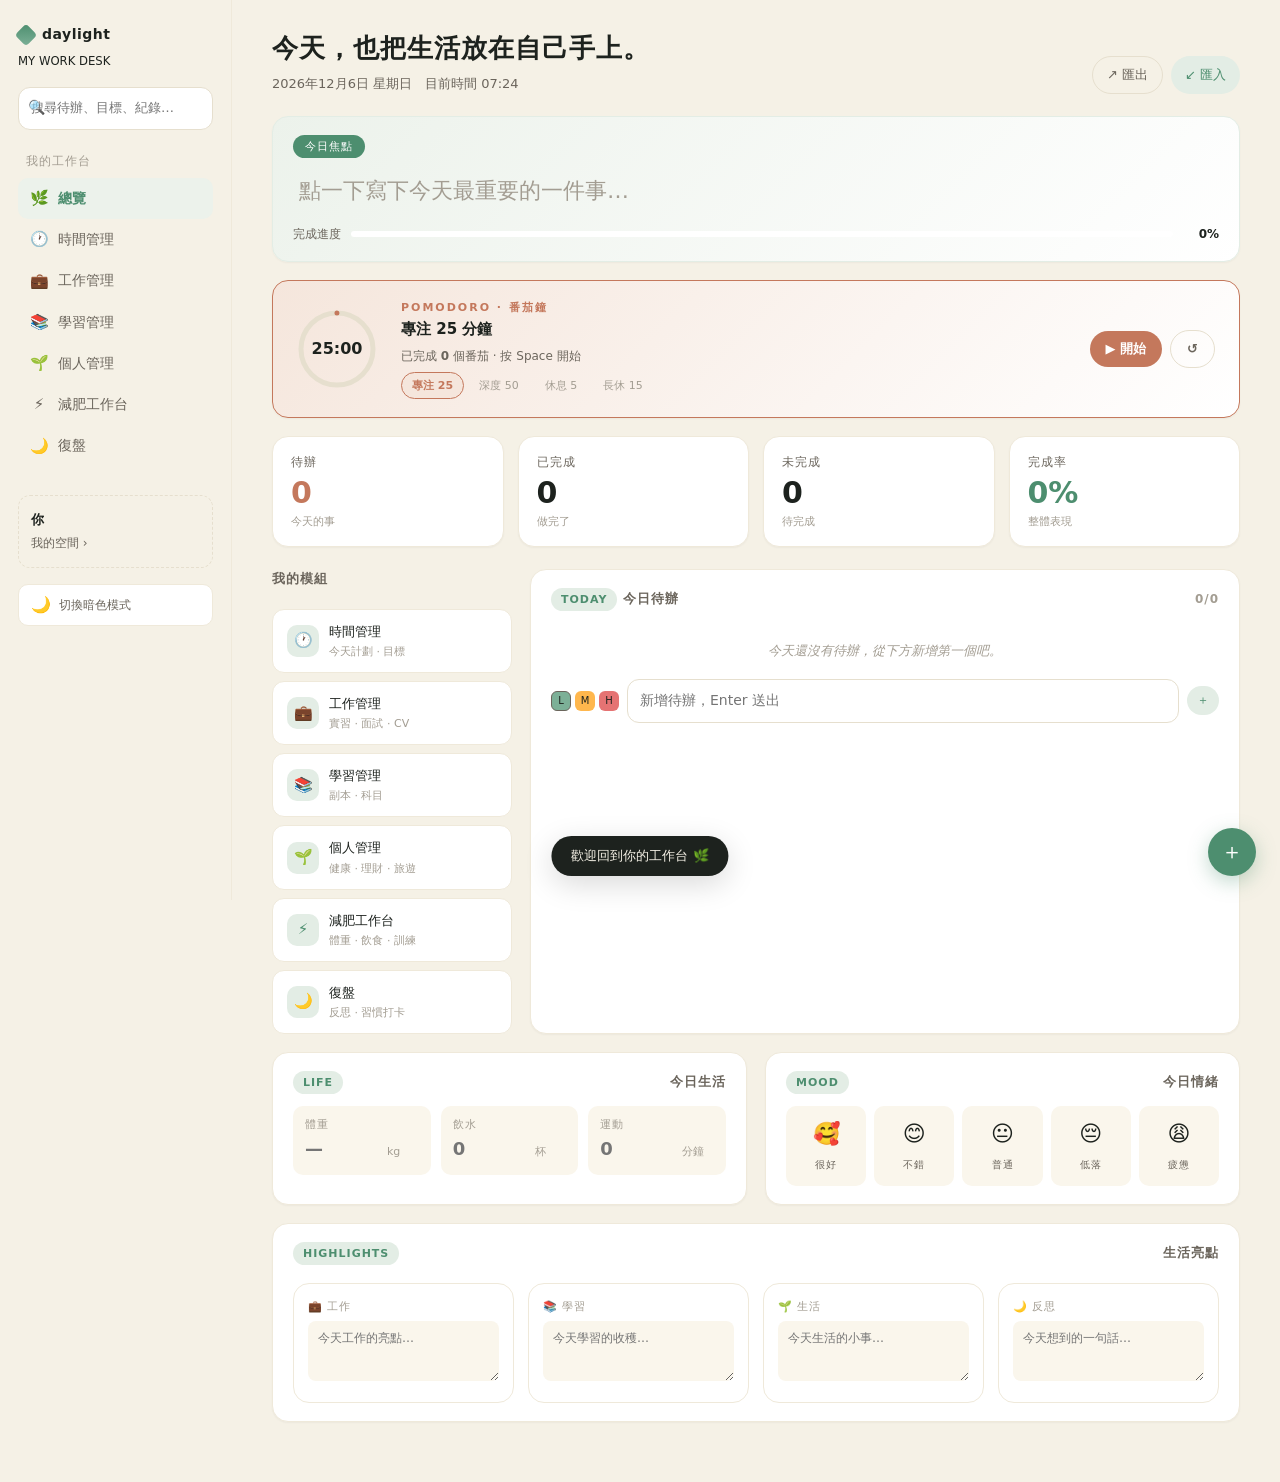
==== daylight-desk.html @ 80c19960 "Add files via upload" ====
<!DOCTYPE html>
<html lang="zh-Hant">
<head>
<meta charset="UTF-8" />
<meta name="viewport" content="width=device-width, initial-scale=1" />
<title>daylight · 我的工作台</title>
<style>
  /* ========== 設計系統 ========== */
  :root{
    --bg: #f5f1e6;
    --bg-soft: #ede7d6;
    --surface: #ffffff;
    --surface-2: #faf6ec;
    --surface-mint: #ecf2eb;
    --line: #e6dfce;
    --line-soft: #efe9da;
    --ink-1: #1d221e;
    --ink-2: #6b655c;
    --ink-3: #a39d92;
    --accent: #4d8e6f;
    --accent-2: #7cb097;
    --accent-bg: #e3ede5;
    --warm: #c4785c;
    --warm-bg: #f5e6dc;
    --shadow-sm: 0 1px 2px rgba(20,18,8,.04);
    --shadow-md: 0 4px 18px rgba(20,18,8,.06);
    --r-sm: 8px; --r-md: 12px; --r-lg: 16px; --r-xl: 22px;
  }
  /* ========== 暗色模式 ========== */
  body.dark{
    --bg: #1a1d18;
    --bg-soft: #22251f;
    --surface: #2a2d27;
    --surface-2: #323530;
    --surface-mint: #2a3a30;
    --line: #3d4039;
    --line-soft: #353831;
    --ink-1: #e8e3d6;
    --ink-2: #a8a298;
    --ink-3: #7a766c;
    --accent: #6ba884;
    --accent-2: #8ec5a8;
    --accent-bg: #2a3a30;
    --warm: #d4926f;
    --warm-bg: #3a2a24;
    --shadow-sm: 0 1px 2px rgba(0,0,0,.2);
    --shadow-md: 0 4px 18px rgba(0,0,0,.25);
  }
  *{box-sizing:border-box}
  html,body{margin:0;padding:0;height:100%}
  body{
    font-family: -apple-system, BlinkMacSystemFont, "Segoe UI", "PingFang TC", "Microsoft JhengHei", "Noto Sans TC", "Source Han Sans TC", system-ui, sans-serif;
    background: var(--bg);
    color: var(--ink-1);
    font-size: 14px;
    line-height: 1.55;
    -webkit-font-smoothing: antialiased;
    transition: background .3s, color .3s;
  }
  button{font:inherit;color:inherit;cursor:pointer;border:none;background:none;padding:0}
  input,textarea,select{font:inherit;color:inherit}
  textarea{resize:vertical}
  a{color:inherit;text-decoration:none}
  ul{list-style:none;margin:0;padding:0}

  /* ========== 版面 ========== */
  .app{display:flex;min-height:100vh}
  .sidebar{
    width: 232px;
    flex-shrink:0;
    padding: 24px 18px;
    border-right: 1px solid var(--line-soft);
    background: var(--bg);
    position: sticky;
    top: 0;
    height: 100vh;
    overflow-y: auto;
    transition: background .3s, border-color .3s;
  }
  .brand{
    display:flex;align-items:center;gap:8px;
    font-weight:600;letter-spacing:.5px;
    margin-bottom: 4px;
  }
  .brand .spark{
    width:16px;height:16px;border-radius:4px;
    background: linear-gradient(135deg, var(--accent), var(--accent-2));
    transform: rotate(45deg);
  }
  .brand small{display:block;color:var(--ink-3);font-weight:400;font-size:11px;letter-spacing:2px;margin-left:24px;margin-top:2px}
  .nav-title{font-size:12px;color:var(--ink-3);margin:22px 8px 8px;letter-spacing:1px}
  .nav-item{
    display:flex;align-items:center;gap:10px;
    padding:9px 12px;border-radius:10px;
    color: var(--ink-2);
    cursor:pointer;
    transition: all .15s;
    position:relative;
  }
  .nav-item:hover{background:var(--surface-2);color:var(--ink-1)}
  .nav-item.active{background:var(--surface-mint);color:var(--accent);font-weight:600}
  .nav-item .nav-ico{font-size:15px;width:18px;text-align:center}
  .nav-item .nav-key{
    position:absolute;right:10px;
    font-size:10px;color:var(--ink-3);
    background:var(--surface);border:1px solid var(--line);
    border-radius:4px;padding:1px 5px;
    opacity:0;transition:opacity .15s;
  }
  .nav-item:hover .nav-key{opacity:.7}
  .space-card{
    margin-top: 28px;
    padding: 14px 12px;
    border: 1px dashed var(--line);
    border-radius: var(--r-md);
    color: var(--ink-2);
    font-size: 12px;
    cursor:pointer;
    transition: all .15s;
  }
  .space-card:hover{background:var(--surface-2)}
  .space-card .who{font-weight:600;color:var(--ink-1);font-size:13px;margin-bottom:4px}

  .theme-toggle{
    margin-top: 16px;
    display:flex;align-items:center;gap:8px;
    padding:8px 12px;border-radius:10px;
    background:var(--surface);border:1px solid var(--line-soft);
    cursor:pointer;font-size:12px;color:var(--ink-2);
    transition: all .15s;
    width:100%;
  }
  .theme-toggle:hover{background:var(--surface-mint);color:var(--accent)}
  .theme-toggle .t-ico{font-size:16px}

  .search-box{
    margin: 16px 0 4px;
    position:relative;
  }
  .search-box input{
    width:100%;
    padding:8px 12px 8px 32px;
    border:1px solid var(--line);
    border-radius:10px;
    background:var(--surface);
    font-size:13px;
    transition: all .15s;
  }
  .search-box input:focus{
    outline:none;border-color:var(--accent-2);
    box-shadow:0 0 0 3px var(--accent-bg);
  }
  .search-box .s-ico{
    position:absolute;left:10px;top:50%;transform:translateY(-50%);
    font-size:14px;color:var(--ink-3);pointer-events:none;
  }
  .search-results{
    position:fixed;top:60px;left:232px;right:0;
    max-width:480px;margin:0 auto;
    background:var(--surface);border:1px solid var(--line);
    border-radius:var(--r-lg);box-shadow:var(--shadow-md);
    z-index:80;max-height:400px;overflow-y:auto;
    display:none;
  }
  .search-results.show{display:block;animation:fade .2s ease}
  .sr-item{
    padding:10px 16px;cursor:pointer;
    border-bottom:1px solid var(--line-soft);
    transition:background .1s;
  }
  .sr-item:hover{background:var(--surface-mint)}
  .sr-item .sr-tag{font-size:10px;color:var(--accent);background:var(--accent-bg);padding:2px 8px;border-radius:99px;margin-right:8px}
  .sr-item .sr-text{font-size:13px;color:var(--ink-1)}

  .main{
    flex:1;min-width:0;
    padding: 28px 40px 60px;
    overflow-x:hidden;
  }
  .section{display:none}
  .section.active{display:block;animation:fade .25s ease}
  @keyframes fade{from{opacity:0;transform:translateY(4px)}to{opacity:1;transform:none}}

  /* ========== 共用元件 ========== */
  .page-header{display:flex;align-items:flex-end;justify-content:space-between;margin-bottom:22px;flex-wrap:wrap;gap:16px}
  .page-header h1{font-size:26px;font-weight:600;margin:0 0 6px;letter-spacing:1px}
  .page-header .sub{color:var(--ink-2);font-size:13px}
  .page-header .quick{display:flex;gap:8px}
  .btn{
    display:inline-flex;align-items:center;gap:6px;
    padding: 8px 14px;
    border-radius: 999px;
    background: var(--accent-bg);
    color: var(--accent);
    font-weight:500;
    transition: all .15s;
    font-size:13px;
  }
  .btn:hover{background:var(--accent);color:#fff}
  .btn-ghost{background:transparent;color:var(--ink-2);border:1px solid var(--line)}
  .btn-ghost:hover{background:var(--surface-2);color:var(--ink-1)}
  .btn-mini{padding:5px 10px;font-size:12px}

  .card{
    background: var(--surface);
    border-radius: var(--r-lg);
    padding: 18px 20px;
    box-shadow: var(--shadow-sm);
    border:1px solid var(--line-soft);
    transition: background .3s, border-color .3s, box-shadow .2s;
  }
  .card-title{font-size:13px;color:var(--ink-2);font-weight:600;letter-spacing:1px;margin-bottom:12px;display:flex;align-items:center;justify-content:space-between}
  .card-title .badge{
    display:inline-block;
    background:var(--accent-bg);
    color:var(--accent);
    padding:3px 10px;border-radius:999px;
    font-size:11px;letter-spacing:1px;
  }
  .empty{
    color:var(--ink-3);
    font-size:13px;
    text-align:center;
    padding:18px 0 8px;
    font-style:italic;
  }

  input[type=text], textarea, select{
    width:100%;
    border:1px solid var(--line);
    background: var(--surface);
    border-radius: var(--r-md);
    padding: 10px 12px;
    transition: border-color .15s, box-shadow .15s, background .3s;
  }
  input[type=text]:focus, textarea:focus, select:focus{
    outline:none;
    border-color: var(--accent-2);
    box-shadow: 0 0 0 3px var(--accent-bg);
  }
  .input-inline{
    display:flex;gap:8px;
  }
  .input-inline input{flex:1}

  /* ========== 番茄鐘 ========== */
  .pomo-card{
    background: linear-gradient(135deg, var(--warm-bg), var(--surface));
    border: 1px solid var(--warm);
    margin-bottom:18px;
    display:flex;align-items:center;gap:24px;
    padding:18px 24px;
  }
  .pomo-ring-wrap{
    position:relative;width:80px;height:80px;flex-shrink:0;
  }
  .pomo-ring{width:100%;height:100%;transform:rotate(-90deg)}
  .pomo-ring circle{fill:none;stroke-width:5;stroke-linecap:round}
  .pomo-ring .track{stroke:var(--line)}
  .pomo-ring .progress{stroke:var(--warm);stroke-dasharray:226;stroke-dashoffset:226;transition:stroke-dashoffset .5s linear}
  .pomo-time{
    position:absolute;inset:0;
    display:flex;align-items:center;justify-content:center;
    font-size:16px;font-weight:600;font-variant-numeric:tabular-nums;
    color:var(--ink-1);
  }
  .pomo-info{flex:1}
  .pomo-info .plbl{font-size:11px;color:var(--warm);letter-spacing:2px;font-weight:600}
  .pomo-info .ptitle{font-size:15px;font-weight:600;color:var(--ink-1);margin:2px 0 6px}
  .pomo-info .pmeta{font-size:12px;color:var(--ink-2)}
  .pomo-controls{display:flex;gap:8px;align-items:center}
  .pomo-btn{
    padding:8px 16px;border-radius:999px;
    background:var(--warm);color:#fff;
    font-size:13px;font-weight:600;cursor:pointer;
    transition: all .15s;
    border:none;
  }
  .pomo-btn:hover{transform:translateY(-1px);box-shadow:0 4px 12px rgba(196,120,92,.3)}
  .pomo-btn.secondary{background:transparent;color:var(--ink-2);border:1px solid var(--line)}
  .pomo-btn.secondary:hover{background:var(--surface);color:var(--ink-1);box-shadow:none}
  .pomo-modes{display:flex;gap:4px;margin-top:6px}
  .pomo-mode{
    padding:4px 10px;border-radius:99px;
    font-size:11px;color:var(--ink-3);cursor:pointer;
    border:1px solid transparent;transition:all .15s;
  }
  .pomo-mode:hover{color:var(--ink-1)}
  .pomo-mode.active{background:var(--warm-bg);color:var(--warm);border-color:var(--warm);font-weight:600}

  /* ========== 總覽 ========== */
  .focus-card{
    background: linear-gradient(135deg, var(--surface-mint), var(--surface));
    border: 1px solid var(--accent-bg);
  }
  .focus-pill{
    display:inline-block;
    padding:3px 12px;border-radius:999px;
    background:var(--accent);color:#fff;
    font-size:11px;letter-spacing:1px;margin-bottom:10px;
  }
  .focus-text{
    font-size:22px;font-weight:600;
    color:var(--ink-1);
    margin: 4px 0 14px;
    min-height:32px;
    cursor:text;
    outline:none;
    border-radius:8px;
    padding:2px 6px;
    transition:background .15s;
  }
  .focus-text:hover{background:rgba(255,255,255,.5)}
  body.dark .focus-text:hover{background:rgba(255,255,255,.05)}
  .focus-text:focus{background:var(--surface);box-shadow:0 0 0 3px var(--accent-bg)}
  .focus-text[data-empty="true"]:before{
    content:attr(data-placeholder);
    color:var(--ink-3);font-weight:400;
  }
  .focus-bar{
    display:flex;align-items:center;gap:10px;
    font-size:12px;color:var(--ink-2);
  }
  .focus-bar .bar{flex:1;height:6px;background:var(--surface);border-radius:99px;overflow:hidden}
  .focus-bar .fill{height:100%;background:var(--accent);border-radius:99px;transition:width .3s}
  .focus-bar .pct{font-weight:600;color:var(--ink-1);min-width:36px;text-align:right}

  .stats{display:grid;grid-template-columns:repeat(4,1fr);gap:14px;margin:18px 0 22px}
  .stat{
    background:var(--surface);border-radius:var(--r-lg);
    padding:16px 18px;border:1px solid var(--line-soft);
    box-shadow:var(--shadow-sm);
    transition:transform .15s,box-shadow .15s;
  }
  .stat:hover{transform:translateY(-2px);box-shadow:var(--shadow-md)}
  .stat .lbl{font-size:12px;color:var(--ink-2);letter-spacing:1px}
  .stat .num{font-size:30px;font-weight:600;color:var(--warm);margin-top:4px;line-height:1.1}
  .stat .num.neutral{color:var(--ink-1)}
  .stat .num.green{color:var(--accent)}
  .stat .sub{font-size:11px;color:var(--ink-3);margin-top:4px}

  .grid-2{display:grid;grid-template-columns: 240px 1fr;gap:18px}
  .mod-list{display:flex;flex-direction:column;gap:8px}
  .mod-card{
    display:flex;align-items:center;gap:10px;
    padding:12px 14px;
    background:var(--surface);
    border-radius:var(--r-md);
    border:1px solid var(--line-soft);
    cursor:pointer;
    transition: all .15s;
  }
  .mod-card:hover{transform:translateX(2px);border-color:var(--accent-2)}
  .mod-card .ico{width:32px;height:32px;border-radius:10px;background:var(--accent-bg);color:var(--accent);display:grid;place-items:center;font-size:15px}
  .mod-card .name{font-weight:500;font-size:13px}
  .mod-card .desc{font-size:11px;color:var(--ink-3);margin-top:1px}

  .task-list{display:flex;flex-direction:column;gap:6px}
  .task-item{
    display:flex;align-items:center;gap:10px;
    padding:10px 12px;border-radius:10px;
    background:var(--surface-2);
    transition: all .15s;
    animation:slideIn .2s ease;
  }
  @keyframes slideIn{from{opacity:0;transform:translateX(-8px)}to{opacity:1;transform:none}}
  .task-item:hover{background:var(--surface-mint)}
  .task-item.done .task-text{color:var(--ink-3);text-decoration:line-through}
  .task-item .check{
    width:18px;height:18px;border-radius:6px;
    border:1.5px solid var(--ink-3);background:var(--surface);
    cursor:pointer;display:grid;place-items:center;
    flex-shrink:0;font-size:11px;
    transition: all .15s;
  }
  .task-item.done .check{background:var(--accent);border-color:var(--accent);color:#fff}
  .task-item .prio-dot{
    width:8px;height:8px;border-radius:99px;flex-shrink:0;
  }
  .task-item .prio-dot.high{background:#e57373}
  .task-item .prio-dot.mid{background:#ffb74d}
  .task-item .prio-dot.low{background:var(--accent-2)}
  .task-item .task-text{flex:1;font-size:13px}
  .task-item .del{color:var(--ink-3);font-size:14px;opacity:0;transition:opacity .15s}
  .task-item:hover .del{opacity:1}
  .task-item .del:hover{color:var(--warm)}

  .prio-select{
    display:flex;gap:4px;margin-right:0;
  }
  .prio-opt{
    width:20px;height:20px;border-radius:6px;
    cursor:pointer;border:1.5px solid transparent;
    display:grid;place-items:center;font-size:10px;
    transition:all .15s;
  }
  .prio-opt.on{border-color:var(--ink-2)}

  .row{display:grid;grid-template-columns:1fr 1fr;gap:18px;margin-top:18px}
  .life-grid{display:grid;grid-template-columns:1fr 1fr 1fr;gap:10px;margin-top:6px}
  .life-cell{background:var(--surface-2);border-radius:10px;padding:10px 12px}
  .life-cell .lbl{font-size:11px;color:var(--ink-3);letter-spacing:1px}
  .life-cell .val{font-size:18px;font-weight:600;color:var(--ink-1);margin-top:2px}
  .life-cell .unit{font-size:11px;color:var(--ink-3);margin-left:2px}
  .life-cell input{background:transparent;border:none;padding:2px 0;font-size:18px;font-weight:600;width:80px}
  .life-cell input:focus{box-shadow:none}

  .mood-row{display:flex;gap:8px;margin-top:6px;flex-wrap:wrap}
  .mood-btn{
    flex:1;min-width:54px;
    padding:10px 4px;
    border-radius:10px;
    background:var(--surface-2);
    cursor:pointer;
    text-align:center;
    border:1.5px solid transparent;
    transition: all .15s;
  }
  .mood-btn:hover{background:var(--surface-mint)}
  .mood-btn.on{background:var(--accent-bg);border-color:var(--accent-2)}
  .mood-btn .emo{font-size:22px;display:block;margin-bottom:2px}
  .mood-btn .name{font-size:10px;color:var(--ink-2);letter-spacing:1px}

  .highlights{display:grid;grid-template-columns:repeat(4,1fr);gap:14px;margin-top:18px}
  .hi-card{background:var(--surface);border-radius:var(--r-lg);padding:14px;border:1px solid var(--line-soft)}
  .hi-card .hi-lbl{font-size:11px;color:var(--ink-3);letter-spacing:1px;margin-bottom:6px;display:flex;align-items:center;gap:4px}
  .hi-card textarea{min-height:60px;border:none;background:var(--surface-2);padding:8px 10px;font-size:12px;border-radius:8px}
  .hi-card textarea:focus{background:var(--surface);box-shadow:0 0 0 2px var(--accent-bg)}

  /* ========== 時間管理 ========== */
  .tabs{display:flex;gap:4px;border-bottom:1px solid var(--line);margin-bottom:18px;overflow-x:auto}
  .tab{
    padding:10px 16px;font-size:13px;color:var(--ink-2);
    border-bottom:2px solid transparent;
    cursor:pointer;white-space:nowrap;
    transition: all .15s;
  }
  .tab:hover{color:var(--ink-1)}
  .tab.active{color:var(--accent);border-color:var(--accent);font-weight:600}

  .plan-bar{display:flex;gap:10px;margin-bottom:18px}
  .plan-bar input{flex:1}

  .cal-header{display:flex;justify-content:space-between;align-items:center;margin-bottom:14px}
  .cal-header h3{margin:0;font-size:18px;font-weight:600}
  .cal-nav{display:flex;gap:6px;align-items:center}
  .cal-nav button{width:28px;height:28px;border-radius:8px;background:var(--surface);border:1px solid var(--line);display:grid;place-items:center;color:var(--ink-2)}
  .cal-nav button:hover{background:var(--surface-mint);color:var(--accent)}
  .cal-nav .month{font-weight:600;color:var(--ink-1);min-width:90px;text-align:center;font-size:14px}

  .cal-grid{display:grid;grid-template-columns:repeat(7,1fr);gap:6px}
  .cal-wd{font-size:11px;color:var(--ink-3);text-align:center;padding:6px 0;letter-spacing:1px}
  .cal-day{
    aspect-ratio:1/1;
    background:var(--surface);border-radius:10px;
    display:flex;flex-direction:column;align-items:center;justify-content:center;
    cursor:pointer;border:1px solid transparent;
    font-size:13px;color:var(--ink-2);
    position:relative;
    transition: all .15s;
  }
  .cal-day:hover{border-color:var(--accent-2)}
  .cal-day.dim{color:var(--ink-3);opacity:.55}
  .cal-day.today{background:var(--surface-mint);color:var(--accent);font-weight:600}
  .cal-day.selected{background:var(--accent);color:#fff;font-weight:600}
  .cal-day .dot{
    width:4px;height:4px;border-radius:99px;background:var(--accent);
    position:absolute;bottom:6px;
  }
  .cal-day.selected .dot{background:#fff}

  .day-events{margin-top:14px}
  .day-events h4{margin:0 0 8px;font-size:14px;color:var(--ink-1);display:flex;justify-content:space-between;align-items:center}
  .ev-row{display:flex;align-items:center;gap:10px;padding:8px 12px;background:var(--surface-2);border-radius:10px;margin-bottom:6px}
  .ev-row .time{font-size:12px;color:var(--ink-2);min-width:50px;font-variant-numeric:tabular-nums}
  .ev-row .title{flex:1;font-size:13px}
  .ev-row .del{color:var(--ink-3);opacity:0;transition:opacity .15s}
  .ev-row:hover .del{opacity:1}

  .goal-list{display:flex;flex-direction:column;gap:8px}
  .goal-item{
    display:flex;align-items:center;gap:10px;
    padding:10px 12px;background:var(--surface-2);border-radius:10px;
  }
  .goal-item.done .g-text{color:var(--ink-3);text-decoration:line-through}
  .goal-item .g-text{flex:1;font-size:13px}
  .goal-item .check{width:16px;height:16px;border-radius:5px;border:1.5px solid var(--ink-3);background:var(--surface);cursor:pointer;display:grid;place-items:center}

  .goal-item.done .check{background:var(--accent);border-color:var(--accent);color:#fff}

  /* ========== 工作管理 ========== */
  .work-layout{display:grid;grid-template-columns:240px 1fr;gap:18px}
  .dir-side{display:flex;flex-direction:column;gap:6px}
  .dir-side h4{margin:0 0 6px;font-size:12px;color:var(--ink-3);letter-spacing:1px}
  .dir-item{
    padding:10px 12px;border-radius:10px;cursor:pointer;
    display:flex;align-items:center;gap:8px;
    transition: all .15s;
    color:var(--ink-2);
  }
  .dir-item:hover{background:var(--surface-2);color:var(--ink-1)}
  .dir-item.active{background:var(--surface-mint);color:var(--accent);font-weight:600}
  .dir-item .ico{font-size:14px}
  .add-dir{
    padding:9px 12px;border-radius:10px;border:1.5px dashed var(--line);
    color:var(--ink-3);cursor:pointer;text-align:center;font-size:12px;
    transition: all .15s;
  }
  .add-dir:hover{border-color:var(--accent-2);color:var(--accent);background:var(--surface-mint)}

  .focus-task-card{
    background: linear-gradient(135deg, var(--surface-mint), var(--surface));
    border:1px solid var(--accent-bg);
  }
  .focus-task-card h4{margin:0 0 4px;color:var(--accent);font-size:13px;letter-spacing:1px}
  .focus-task-card .ftask{
    font-size:18px;font-weight:600;color:var(--ink-1);
    min-height:26px;cursor:text;
    outline:none;border-radius:8px;padding:2px 4px;
  }
  .focus-task-card .ftask[data-empty="true"]:before{
    content:attr(data-placeholder);color:var(--ink-3);font-weight:400;
  }

  /* ========== 學習管理 ========== */
  .learn-layout{display:grid;grid-template-columns:240px 1fr;gap:18px}
  .quest-card{
    background: linear-gradient(135deg, var(--warm-bg), var(--surface));
    border:1px solid var(--warm);
    border-radius:var(--r-lg);padding:18px 20px;
    margin-bottom:18px;
  }
  .quest-card .qlbl{font-size:11px;color:var(--warm);letter-spacing:2px;font-weight:600}
  .quest-card .qtitle{font-size:18px;font-weight:600;margin:6px 0 8px}
  .quest-card .qmeta{font-size:12px;color:var(--ink-2)}
  .quest-card .qbar{margin-top:10px;height:8px;background:var(--surface);border-radius:99px;overflow:hidden;border:1px solid var(--line-soft)}
  .quest-card .qfill{height:100%;background:var(--warm);border-radius:99px;transition:width .3s}

  .learn-grid-3{display:grid;grid-template-columns:repeat(3,1fr);gap:14px;margin-bottom:18px}
  .mini-card{background:var(--surface);border-radius:var(--r-lg);padding:14px 16px;border:1px solid var(--line-soft)}
  .mini-card .lbl{font-size:11px;color:var(--ink-3);letter-spacing:1px;margin-bottom:6px}

  .subj-group{margin-bottom:14px}
  .subj-group h5{margin:0 0 6px;font-size:11px;color:var(--ink-3);letter-spacing:1px;text-transform:uppercase}
  .subj-item{
    display:flex;align-items:center;gap:8px;
    padding:7px 10px;border-radius:8px;
    color:var(--ink-2);cursor:pointer;font-size:13px;
  }
  .subj-item:hover{background:var(--surface-2)}
  .subj-item.active{background:var(--surface-mint);color:var(--accent);font-weight:600}
  .subj-item .count{margin-left:auto;font-size:11px;color:var(--ink-3)}

  .subject-detail{display:flex;flex-wrap:wrap;gap:6px;margin-top:10px}
  .tag{
    display:inline-flex;align-items:center;gap:4px;
    padding:4px 10px;border-radius:999px;
    background:var(--accent-bg);color:var(--accent);
    font-size:11px;
  }
  .tag .x{cursor:pointer;opacity:.6}
  .tag .x:hover{opacity:1}

  .rec-item{display:flex;align-items:flex-start;gap:10px;padding:10px 12px;background:var(--surface-2);border-radius:10px;margin-bottom:6px}
  .rec-item .date{font-size:11px;color:var(--ink-3);min-width:70px;font-variant-numeric:tabular-nums}
  .rec-item .content{flex:1;font-size:13px}
  .rec-item .subj{font-size:10px;color:var(--accent);background:var(--accent-bg);padding:1px 6px;border-radius:99px;margin-left:6px}

  /* ========== 個人管理 ========== */
  .pers-grid{display:grid;grid-template-columns:repeat(3,1fr);gap:14px}
  .pers-card{
    background:var(--surface);border-radius:var(--r-lg);
    border:1px solid var(--line-soft);
    padding:18px 20px;
    transition: all .15s;
    cursor:pointer;
  }
  .pers-card:hover{box-shadow:var(--shadow-md);transform:translateY(-1px)}
  .pers-card .ico{
    width:36px;height:36px;border-radius:12px;
    display:grid;place-items:center;font-size:18px;
    background:var(--accent-bg);color:var(--accent);
    margin-bottom:10px;
  }
  .pers-card h4{margin:0 0 4px;font-size:15px}
  .pers-card .desc{font-size:12px;color:var(--ink-2);line-height:1.5;margin-bottom:10px}
  .pers-card .pers-meta{display:flex;gap:6px;flex-wrap:wrap}
  .pers-card .pers-meta span{
    font-size:11px;color:var(--ink-2);
    padding:3px 8px;background:var(--surface-2);border-radius:99px;
  }

  /* ========== 復盤 ========== */
  .quote{
    text-align:center;color:var(--ink-2);
    font-size:16px;letter-spacing:2px;
    margin: 8px 0 28px;
    font-style:italic;
  }
  .rev-grid{display:grid;grid-template-columns:1fr 1fr;gap:14px}
  .rev-grid textarea{min-height:120px}
  .rev-actions{display:flex;justify-content:flex-end;margin-top:12px}

  .habits-wrap{margin-top:30px}
  .habits-wrap h3{margin:0 0 12px;font-size:15px;letter-spacing:1px}
  .habits-table{width:100%;border-collapse:separate;border-spacing:6px}
  .habits-table th{
    font-size:11px;font-weight:500;color:var(--ink-3);
    text-align:center;padding:6px 0;letter-spacing:1px;
  }
  .habits-table th:first-child{text-align:left}
  .habits-table td{
    background:var(--surface);border-radius:10px;
    width:100%;height:38px;
    text-align:center;cursor:pointer;
    transition: all .15s;
    border:1px solid var(--line-soft);
    font-size:13px;
  }
  .habits-table td:hover{background:var(--surface-mint)}
  .habits-table td.checked{background:var(--accent);color:#fff;border-color:var(--accent)}
  .habits-table td:first-child{
    background:transparent;border:none;
    text-align:left;cursor:default;font-size:13px;color:var(--ink-1);
    padding-left:4px;
  }
  .add-habit{display:flex;gap:8px;margin-top:14px}

  .mood-chart{margin-top:20px}
  .mood-chart h3{margin:0 0 10px;font-size:15px;letter-spacing:1px}
  .mood-chart-bar{display:flex;gap:4px;align-items:flex-end;height:100px;padding-bottom:24px;border-bottom:1px solid var(--line);overflow-x:auto}
  .mood-bar{
    flex:1;min-width:28px;display:flex;flex-direction:column;align-items:center;gap:4px;
  }
  .mood-bar .bar{
    width:100%;border-radius:6px 6px 0 0;min-height:4px;
    background:var(--accent);transition:height .3s;
    position:relative;
  }
  .mood-bar .bar.great{background:#66bb6a}
  .mood-bar .bar.good{background:var(--accent)}
  .mood-bar .bar.ok{background:var(--accent-2)}
  .mood-bar .bar.meh{background:var(--warm)}
  .mood-bar .bar.bad{background:#e57373}
  .mood-bar .lbl{font-size:10px;color:var(--ink-3);position:absolute;bottom:-20px;left:50%;transform:translateX(-50%);white-space:nowrap}

  /* ========== 通用 Modal ========== */
  .modal-overlay{
    position:fixed;inset:0;background:rgba(0,0,0,.35);
    z-index:100;display:flex;align-items:center;justify-content:center;padding:20px;
    animation:fade .15s ease;
  }
  body.dark .modal-overlay{background:rgba(0,0,0,.5)}
  .modal-box{
    background:var(--surface);border-radius:var(--r-lg);
    width:420px;max-width:100%;max-height:85vh;overflow:auto;
    padding:24px;box-shadow:0 20px 60px rgba(0,0,0,.15);
    animation:modalIn .2s cubic-bezier(.34,1.56,.64,1);
  }
  @keyframes modalIn{from{opacity:0;transform:scale(.95)}to{opacity:1;transform:none}}
  .modal-box h3{margin:0 0 16px;font-size:18px;font-weight:600}
  .modal-field{margin-bottom:14px}
  .modal-field label{display:block;font-size:12px;color:var(--ink-2);margin-bottom:6px;letter-spacing:.5px}
  .modal-field input,.modal-field textarea,.modal-field select{
    width:100%;border:1px solid var(--line);border-radius:var(--r-md);
    padding:10px 12px;background:var(--surface);font:inherit;
  }
  .modal-field input:focus,.modal-field textarea:focus,.modal-field select:focus{
    outline:none;border-color:var(--accent-2);box-shadow:0 0 0 3px var(--accent-bg);
  }
  .modal-actions{display:flex;justify-content:flex-end;gap:8px;margin-top:18px}

  /* ========== 浮動記錄鈕 ========== */
  .fab{
    position:fixed;bottom:24px;right:24px;
    width:48px;height:48px;border-radius:50%;
    background:var(--accent);color:#fff;
    display:grid;place-items:center;font-size:22px;
    box-shadow: 0 6px 20px rgba(77,142,111,.35);
    transition: transform .15s;
    z-index:50;
  }
  .fab:hover{transform:scale(1.08)}

  /* ========== Toast ========== */
  .toast{
    position:fixed;bottom:24px;left:50%;
    transform:translateX(-50%) translateY(80px);
    background:var(--ink-1);color:var(--bg);
    padding:10px 20px;border-radius:999px;
    font-size:13px;font-weight:500;z-index:9999;
    transition:transform .35s cubic-bezier(.34,1.56,.64,1);
    box-shadow:0 8px 30px rgba(0,0,0,.15);
    pointer-events:none;
  }
  .toast.show{transform:translateX(-50%) translateY(0)}

  /* ========== 減肥工作台 ========== */
  .wl-hero{
    background: linear-gradient(135deg, var(--surface-mint), var(--surface));
    border: 1px solid var(--accent-bg);
    border-radius: var(--r-xl);
    padding: 22px 26px;
    margin-bottom: 18px;
  }
  .wl-hero .wl-meta{
    display:flex;align-items:center;gap:10px;
    font-size:13px;color:var(--ink-2);margin-bottom:14px;
    flex-wrap:wrap;
  }
  .wl-hero .wl-meta .wl-tag{
    background:var(--surface);border:1px solid var(--line-soft);
    border-radius:99px;padding:3px 12px;color:var(--ink-1);
  }
  .wl-hero .wl-stats{
    display:grid;grid-template-columns:repeat(3,1fr);gap:18px;
    text-align:center;margin:14px 0 8px;
  }
  .wl-hero .wl-stat{}
  .wl-hero .wl-stat .num{
    font-size:38px;font-weight:600;line-height:1.1;
    color:var(--accent);font-variant-numeric:tabular-nums;
    letter-spacing:-1px;
  }
  .wl-hero .wl-stat .num.warm{color:var(--warm)}
  .wl-hero .wl-stat .lbl{
    font-size:12px;color:var(--ink-2);margin-top:4px;letter-spacing:1px;
  }
  .wl-hero .wl-stat .sub{font-size:11px;color:var(--ink-3);margin-top:2px}
  .wl-progress{
    display:flex;align-items:center;gap:10px;
    margin-top:14px;font-size:12px;color:var(--ink-2);
  }
  .wl-progress .bar{
    flex:1;height:8px;background:var(--surface);
    border-radius:99px;overflow:hidden;position:relative;
    border:1px solid var(--line-soft);
  }
  .wl-progress .fill{height:100%;background:var(--accent);border-radius:99px;transition:width .4s}
  .wl-progress .target-mark{
    position:absolute;top:-2px;bottom:-2px;width:2px;
    background:var(--warm);border-radius:1px;
  }
  .wl-progress .lbl{font-weight:600;color:var(--ink-1)}

  .wl-grid{display:grid;grid-template-columns:1fr 1fr;gap:18px}
  .wl-grid-3{display:grid;grid-template-columns:1fr 1fr 1fr;gap:14px}

  .wl-checklist{display:flex;flex-direction:column;gap:6px;margin-top:8px}
  .wl-check{
    display:flex;align-items:center;gap:10px;
    padding:10px 12px;background:var(--surface-2);
    border-radius:10px;transition: all .15s;cursor:pointer;
  }
  .wl-check:hover{background:var(--surface-mint)}
  .wl-check .box{
    width:18px;height:18px;border-radius:6px;
    border:1.5px solid var(--ink-3);background:var(--surface);
    display:grid;place-items:center;flex-shrink:0;
    transition: all .15s;font-size:11px;
  }
  .wl-check.done{background:var(--accent-bg)}
  .wl-check.done .box{background:var(--accent);border-color:var(--accent);color:#fff}
  .wl-check .txt{flex:1;font-size:13px}
  .wl-check.done .txt{color:var(--ink-3);text-decoration:line-through}
  .wl-check .tip{font-size:11px;color:var(--ink-3)}

  .wl-progress-mini{
    display:flex;align-items:center;gap:8px;margin:6px 0 4px;
    font-size:12px;color:var(--ink-2);
  }
  .wl-progress-mini .bar{flex:1;height:6px;background:var(--line-soft);border-radius:99px;overflow:hidden}
  .wl-progress-mini .fill{height:100%;background:var(--accent);border-radius:99px;transition:width .3s}
  .wl-progress-mini .pct{font-weight:600;color:var(--accent);min-width:36px;text-align:right}

  .wl-weight-input{
    display:grid;grid-template-columns:140px 1fr auto;gap:8px;align-items:end;margin-top:8px
  }
  .wl-weight-input .field label{
    display:block;font-size:11px;color:var(--ink-3);margin-bottom:4px;letter-spacing:1px
  }
  .wl-weight-history{
    margin-top:14px;display:flex;flex-direction:column;gap:6px;max-height:200px;overflow-y:auto;
  }
  .wl-wh-row{
    display:flex;justify-content:space-between;align-items:center;
    padding:8px 12px;background:var(--surface-2);border-radius:8px;
    font-size:13px;
  }
  .wl-wh-row .dt{color:var(--ink-2);font-variant-numeric:tabular-nums}
  .wl-wh-row .wt{font-weight:600;color:var(--accent)}
  .wl-wh-row .delta{font-size:11px;color:var(--ink-3)}
  .wl-wh-row .delta.down{color:var(--accent)}
  .wl-wh-row .up{font-size:11px;color:var(--ink-3);opacity:0;transition:opacity .15s;cursor:pointer}
  .wl-wh-row:hover .up{opacity:1}
  .wl-wh-row .up:hover{color:var(--warm)}

  .wl-weight-chart{
    margin-top:14px;height:120px;position:relative;
    background:linear-gradient(180deg, transparent 0%, var(--accent-bg) 100%);
    border-radius:10px;padding:10px;border:1px dashed var(--line);
  }
  .wl-weight-chart svg{width:100%;height:100%;display:block}
  .wl-weight-chart .target-line{stroke:var(--warm);stroke-dasharray:4 3;stroke-width:1}
  .wl-weight-chart .weight-line{fill:none;stroke:var(--accent);stroke-width:2.5;stroke-linecap:round;stroke-linejoin:round}
  .wl-weight-chart .weight-dot{fill:var(--accent);stroke:var(--surface);stroke-width:2}
  .wl-weight-chart .axis-label{font-size:10px;fill:var(--ink-3)}
  .wl-weight-chart .empty-msg{
    position:absolute;inset:0;display:flex;align-items:center;justify-content:center;
    color:var(--ink-3);font-size:12px;font-style:italic;
  }

  .wl-meal-table{margin-top:8px}
  .wl-meal-row{
    display:grid;grid-template-columns:70px 1fr;gap:14px;align-items:start;
    padding:10px 0;border-bottom:1px dashed var(--line-soft);
  }
  .wl-meal-row:last-child{border-bottom:none}
  .wl-meal-row .mtag{
    font-size:13px;font-weight:600;color:var(--warm);
    padding:4px 0;text-align:center;
  }
  .wl-meal-row .mdesc{font-size:13px;color:var(--ink-1);line-height:1.6}
  .wl-meal-row .mdesc b{color:var(--accent)}

  .wl-tips{display:flex;flex-direction:column;gap:10px;margin-top:8px}
  .wl-tip{
    padding:12px 14px;background:var(--warm-bg);
    border-left:3px solid var(--warm);
    border-radius:0 var(--r-md) var(--r-md) 0;
    font-size:13px;line-height:1.6;
  }
  .wl-tip b{color:var(--warm);font-weight:600;margin-right:4px}

  .wl-week-grid{
    display:grid;grid-template-columns:repeat(7,1fr);gap:6px;margin-top:8px
  }
  .wl-wd{
    aspect-ratio:1/1.4;background:var(--surface-2);
    border-radius:10px;padding:6px 4px;cursor:pointer;
    text-align:center;display:flex;flex-direction:column;
    align-items:center;justify-content:center;gap:2px;
    transition:all .15s;border:1.5px solid transparent;
  }
  .wl-wd:hover{border-color:var(--accent-2);background:var(--surface-mint)}
  .wl-wd.active{background:var(--accent);color:#fff;border-color:var(--accent)}
  .wl-wd .wd-name{font-size:11px;font-weight:600;letter-spacing:1px}
  .wl-wd .wd-type{font-size:9px;color:var(--ink-3)}
  .wl-wd.active .wd-type{color:rgba(255,255,255,.85)}
  .wl-wd.work .wd-type{color:var(--accent)}

  .wl-ex-table{width:100%;border-collapse:collapse;margin-top:10px}
  .wl-ex-table th{
    text-align:left;padding:8px 4px;font-size:11px;color:var(--ink-3);
    border-bottom:1px solid var(--line);font-weight:500;letter-spacing:1px;
  }
  .wl-ex-table th:not(:first-child){text-align:center;width:80px}
  .wl-ex-table td{
    padding:10px 4px;font-size:13px;border-bottom:1px solid var(--line-soft);
  }
  .wl-ex-table td:not(:first-child){text-align:center;color:var(--ink-1);font-weight:500}
  .wl-ex-table td:last-child{text-align:left;color:var(--ink-2);font-size:12px;font-weight:400}
  .wl-ex-table tr:hover td{background:var(--surface-2)}
  .wl-ex-table tr:last-child td{border-bottom:none}

  .wl-principle{
    background:linear-gradient(135deg, var(--warm-bg), var(--surface));
    border:1px solid var(--warm);border-radius:var(--r-md);
    padding:14px 18px;margin-top:14px;font-size:13px;line-height:1.6;
  }
  .wl-principle b{color:var(--warm);font-weight:600}

  .wl-edit-btn{
    background:transparent;border:none;color:var(--ink-3);
    font-size:11px;cursor:pointer;padding:2px 6px;border-radius:4px;
    transition:all .15s;
  }
  .wl-edit-btn:hover{background:var(--surface-2);color:var(--ink-1)}

  /* ========== 響應式 ========== */
  @media (max-width: 960px){
    .app{flex-direction:column}
    .sidebar{width:100%;height:auto;position:relative;padding:14px 16px}
    .nav{display:flex;flex-wrap:wrap;gap:4px}
    .nav-title{display:none}
    .nav-item{padding:6px 10px;font-size:12px}
    .nav-item .nav-key{display:none}
    .space-card{display:none}
    .theme-toggle{width:auto}
    .main{padding:18px}
    .stats{grid-template-columns:repeat(2,1fr)}
    .grid-2, .work-layout, .learn-layout{grid-template-columns:1fr}
    .row, .rev-grid{grid-template-columns:1fr}
    .highlights{grid-template-columns:1fr 1fr}
    .pers-grid{grid-template-columns:1fr}
    .learn-grid-3{grid-template-columns:1fr}
    .pomo-card{flex-direction:column;text-align:center}
    .search-results{left:0}
    .wl-grid, .wl-grid-3, .wl-hero .wl-stats{grid-template-columns:1fr}
    .wl-weight-input{grid-template-columns:1fr;}
  }
</style>
</head>
<body>
<div class="app">
  <!-- ============ 側邊欄 ============ -->
  <aside class="sidebar">
    <div class="brand">
      <span class="spark"></span>
      <span>daylight</span>
    </div>
    <small>MY WORK DESK</small>

    <div class="search-box">
      <span class="s-ico">🔍</span>
      <input type="text" id="searchInput" placeholder="搜尋待辦、目標、紀錄…" />
    </div>
    <div class="search-results" id="searchResults"></div>

    <div class="nav-title">我的工作台</div>
    <nav class="nav" id="nav">
      <div class="nav-item active" data-go="overview"><span class="nav-ico">🌿</span>總覽<span class="nav-key">1</span></div>
      <div class="nav-item" data-go="time"><span class="nav-ico">🕐</span>時間管理<span class="nav-key">2</span></div>
      <div class="nav-item" data-go="work"><span class="nav-ico">💼</span>工作管理<span class="nav-key">3</span></div>
      <div class="nav-item" data-go="learning"><span class="nav-ico">📚</span>學習管理<span class="nav-key">4</span></div>
      <div class="nav-item" data-go="personal"><span class="nav-ico">🌱</span>個人管理<span class="nav-key">5</span></div>
      <div class="nav-item" data-go="weightloss"><span class="nav-ico">⚡</span>減肥工作台<span class="nav-key">6</span></div>
      <div class="nav-item" data-go="review"><span class="nav-ico">🌙</span>復盤<span class="nav-key">7</span></div>
    </nav>

    <div class="space-card" id="spaceCard">
      <div class="who" id="userName">你</div>
      <div>我的空間 ›</div>
    </div>

    <button class="theme-toggle" id="themeToggle">
      <span class="t-ico" id="themeIco">🌙</span>
      <span id="themeLabel">切換暗色模式</span>
    </button>
  </aside>

  <!-- ============ 主區 ============ -->
  <main class="main">

    <!-- ===== 1. 總覽 ===== -->
    <section class="section active" id="sec-overview">
      <div class="page-header">
        <div>
          <h1>今天，也把生活放在自己手上。</h1>
          <div class="sub" id="dateLine">—</div>
        </div>
        <div class="quick">
          <button class="btn btn-ghost" id="exportBtn">↗ 匯出</button>
          <button class="btn" id="importBtn">↙ 匯入</button>
          <input type="file" id="importFile" accept=".json" style="display:none">
        </div>
      </div>

      <div class="card focus-card" style="margin-bottom:18px">
        <span class="focus-pill">今日焦點</span>
        <div class="focus-text" id="focusText" contenteditable="true" data-placeholder="點一下寫下今天最重要的一件事…" data-empty="true"></div>
        <div class="focus-bar">
          <span>完成進度</span>
          <div class="bar"><div class="fill" id="focusFill" style="width:0%"></div></div>
          <span class="pct" id="focusPct">0%</span>
        </div>
      </div>

      <!-- 番茄鐘 -->
      <div class="card pomo-card" id="pomoCard">
        <div class="pomo-ring-wrap">
          <svg class="pomo-ring" viewBox="0 0 80 80">
            <circle class="track" cx="40" cy="40" r="36"></circle>
            <circle class="progress" id="pomoProgress" cx="40" cy="40" r="36"></circle>
          </svg>
          <div class="pomo-time" id="pomoTime">25:00</div>
        </div>
        <div class="pomo-info">
          <div class="plbl">POMODORO · 番茄鐘</div>
          <div class="ptitle" id="pomoTitle">專注 25 分鐘</div>
          <div class="pmeta" id="pomoMeta">已完成 <b id="pomoCount">0</b> 個番茄 · 按 Space 開始</div>
          <div class="pomo-modes">
            <span class="pomo-mode active" data-min="25">專注 25</span>
            <span class="pomo-mode" data-min="50">深度 50</span>
            <span class="pomo-mode" data-min="5">休息 5</span>
            <span class="pomo-mode" data-min="15">長休 15</span>
          </div>
        </div>
        <div class="pomo-controls">
          <button class="pomo-btn" id="pomoStart">▶ 開始</button>
          <button class="pomo-btn secondary" id="pomoReset">↺</button>
        </div>
      </div>

      <div class="stats">
        <div class="stat"><div class="lbl">待辦</div><div class="num" id="statTodo">0</div><div class="sub">今天的事</div></div>
        <div class="stat"><div class="lbl">已完成</div><div class="num neutral" id="statDone">0</div><div class="sub">做完了</div></div>
        <div class="stat"><div class="lbl">未完成</div><div class="num neutral" id="statLeft">0</div><div class="sub">待完成</div></div>
        <div class="stat"><div class="lbl">完成率</div><div class="num green" id="statRate">0%</div><div class="sub">整體表現</div></div>
      </div>

      <div class="grid-2">
        <div class="mod-list">
          <div class="card-title">我的模組</div>
          <div class="mod-card" data-go="time"><div class="ico">🕐</div><div><div class="name">時間管理</div><div class="desc">今天計劃 · 目標</div></div></div>
          <div class="mod-card" data-go="work"><div class="ico">💼</div><div><div class="name">工作管理</div><div class="desc">實習 · 面試 · CV</div></div></div>
          <div class="mod-card" data-go="learning"><div class="ico">📚</div><div><div class="name">學習管理</div><div class="desc">副本 · 科目</div></div></div>
          <div class="mod-card" data-go="personal"><div class="ico">🌱</div><div><div class="name">個人管理</div><div class="desc">健康 · 理財 · 旅遊</div></div></div>
          <div class="mod-card" data-go="weightloss"><div class="ico">⚡</div><div><div class="name">減肥工作台</div><div class="desc">體重 · 飲食 · 訓練</div></div></div>
          <div class="mod-card" data-go="review"><div class="ico">🌙</div><div><div class="name">復盤</div><div class="desc">反思 · 習慣打卡</div></div></div>
        </div>

        <div class="card">
          <div class="card-title">
            <span><span class="badge">TODAY</span> 今日待辦</span>
            <span style="font-size:12px;color:var(--ink-3)" id="taskCount">0/0</span>
          </div>
          <div class="task-list" id="taskList"></div>
          <div class="input-inline" style="margin-top:10px;align-items:center">
            <div class="prio-select" id="prioSelect">
              <span class="prio-opt on" data-prio="low" style="background:#7cb097" title="低優先">L</span>
              <span class="prio-opt" data-prio="mid" style="background:#ffb74d" title="中優先">M</span>
              <span class="prio-opt" data-prio="high" style="background:#e57373" title="高優先">H</span>
            </div>
            <input type="text" id="newTask" placeholder="新增待辦，Enter 送出" />
            <button class="btn btn-mini" id="addTask">＋</button>
          </div>
        </div>
      </div>

      <div class="row">
        <div class="card">
          <div class="card-title"><span class="badge">LIFE</span> 今日生活</div>
          <div class="life-grid">
            <div class="life-cell"><div class="lbl">體重</div><input type="text" id="lifeWeight" placeholder="—" /><span class="unit">kg</span></div>
            <div class="life-cell"><div class="lbl">飲水</div><input type="text" id="lifeWater" placeholder="0" /><span class="unit">杯</span></div>
            <div class="life-cell"><div class="lbl">運動</div><input type="text" id="lifeExercise" placeholder="0" /><span class="unit">分鐘</span></div>
          </div>
        </div>
        <div class="card">
          <div class="card-title"><span class="badge">MOOD</span> 今日情緒</div>
          <div class="mood-row" id="moodRow">
            <div class="mood-btn" data-mood="great"><span class="emo">🥰</span><span class="name">很好</span></div>
            <div class="mood-btn" data-mood="good"><span class="emo">😊</span><span class="name">不錯</span></div>
            <div class="mood-btn" data-mood="ok"><span class="emo">😐</span><span class="name">普通</span></div>
            <div class="mood-btn" data-mood="meh"><span class="emo">😔</span><span class="name">低落</span></div>
            <div class="mood-btn" data-mood="bad"><span class="emo">😩</span><span class="name">疲憊</span></div>
          </div>
        </div>
      </div>

      <div class="card" style="margin-top:18px">
        <div class="card-title"><span class="badge">HIGHLIGHTS</span> 生活亮點</div>
        <div class="highlights">
          <div class="hi-card"><div class="hi-lbl">💼 工作</div><textarea id="hiWork" placeholder="今天工作的亮點…"></textarea></div>
          <div class="hi-card"><div class="hi-lbl">📚 學習</div><textarea id="hiLearning" placeholder="今天學習的收穫…"></textarea></div>
          <div class="hi-card"><div class="hi-lbl">🌱 生活</div><textarea id="hiLife" placeholder="今天生活的小事…"></textarea></div>
          <div class="hi-card"><div class="hi-lbl">🌙 反思</div><textarea id="hiReview" placeholder="今天想到的一句話…"></textarea></div>
        </div>
      </div>
    </section>

    <!-- ===== 2. 時間管理 ===== -->
    <section class="section" id="sec-time">
      <div class="page-header">
        <div>
          <h1>把時間，留給真正重要的事。</h1>
          <div class="sub">為每一天定下清楚的形狀</div>
        </div>
      </div>

      <div class="plan-bar">
        <input type="text" id="todayPlan" placeholder="今日計劃 — 今天最重要的一件事是什麼？" />
      </div>

      <div class="tabs" id="timeTabs">
        <div class="tab active" data-tab="schedule">日程總覽</div>
        <div class="tab" data-tab="year">年度目標</div>
        <div class="tab" data-tab="month">月度目標</div>
        <div class="tab" data-tab="week">週 To-do</div>
        <div class="tab" data-tab="day">日 To-do</div>
      </div>

      <!-- 日程總覽 -->
      <div class="tab-panel" data-panel="schedule">
        <div class="card">
          <div class="cal-header">
            <h3 id="calTitle">—</h3>
            <div class="cal-nav">
              <button id="calPrev">‹</button>
              <div class="month" id="calMonth">—</div>
              <button id="calNext">›</button>
            </div>
          </div>
          <div class="cal-grid" id="calGrid"></div>
          <div class="day-events">
            <h4><span id="selDateLabel">—</span><button class="btn btn-mini" id="addEvent">＋ 新增日程</button></h4>
            <div id="eventList"></div>
          </div>
        </div>
      </div>

      <!-- 年度 / 月度 / 週 / 日 -->
      <div class="tab-panel" data-panel="year" style="display:none">
        <div class="card">
          <div class="card-title"><span class="badge">YEARLY</span> 年度目標</div>
          <div class="goal-list" id="yearGoals"></div>
          <div class="input-inline" style="margin-top:10px">
            <input type="text" id="newYearGoal" placeholder="新增一個年度目標…" />
            <button class="btn btn-mini" id="addYearGoal">＋</button>
          </div>
        </div>
      </div>

      <div class="tab-panel" data-panel="month" style="display:none">
        <div class="card">
          <div class="card-title"><span class="badge">MONTHLY</span> <span id="monthGoalLabel">本月目標</span></div>
          <div class="goal-list" id="monthGoals"></div>
          <div class="input-inline" style="margin-top:10px">
            <input type="text" id="newMonthGoal" placeholder="新增本月目標…" />
            <button class="btn btn-mini" id="addMonthGoal">＋</button>
          </div>
        </div>
      </div>

      <div class="tab-panel" data-panel="week" style="display:none">
        <div class="card">
          <div class="card-title"><span class="badge">WEEKLY</span> 本週 To-do</div>
          <div class="task-list" id="weekTodos"></div>
          <div class="input-inline" style="margin-top:10px">
            <input type="text" id="newWeekTodo" placeholder="新增本週待辦…" />
            <button class="btn btn-mini" id="addWeekTodo">＋</button>
          </div>
        </div>
      </div>

      <div class="tab-panel" data-panel="day" style="display:none">
        <div class="card">
          <div class="card-title"><span class="badge">DAILY</span> 今日 To-do</div>
          <div class="task-list" id="dayTodos"></div>
          <div class="input-inline" style="margin-top:10px">
            <input type="text" id="newDayTodo" placeholder="新增今日待辦…" />
            <button class="btn btn-mini" id="addDayTodo">＋</button>
          </div>
        </div>
      </div>
    </section>

    <!-- ===== 3. 工作管理 ===== -->
    <section class="section" id="sec-work">
      <div class="page-header">
        <div>
          <h1>把工作，整理成自己的系統。</h1>
          <div class="sub">用清晰的目錄管理你正在做的所有事</div>
        </div>
        <div class="quick">
          <button class="btn" id="addDirBtn">＋ 新工作目錄</button>
        </div>
      </div>

      <div class="work-layout">
        <div class="card dir-side">
          <h4>工作目錄</h4>
          <div id="dirList"></div>
          <div class="add-dir" id="addDirInline">＋ 新增目錄</div>
        </div>
        <div>
          <div class="card focus-task-card" id="focusTaskCard">
            <h4>FOCUS · 完成今天最重要的工作</h4>
            <div class="ftask" id="focusTaskText" contenteditable="true" data-placeholder="選擇左側目錄，再寫下今天最重要的工作…" data-empty="true"></div>
          </div>

          <div class="card" style="margin-top:14px">
            <div class="card-title"><span class="badge">WORK</span> <span id="workDirTitle">工作任務</span></div>
            <div class="task-list" id="workTasks"></div>
            <div class="input-inline" style="margin-top:10px">
              <input type="text" id="newWorkTask" placeholder="新增工作任務…" />
              <button class="btn btn-mini" id="addWorkTask">＋</button>
            </div>
          </div>
        </div>
      </div>
    </section>

    <!-- ===== 4. 學習管理 ===== -->
    <section class="section" id="sec-learning">
      <div class="page-header">
        <div>
          <h1>讓學習看得見，也走得下去。</h1>
          <div class="sub">把大目標拆成一個個小副本</div>
        </div>
        <div class="quick">
          <button class="btn" id="addSubjBtn">＋ 新增科目</button>
          <button class="btn btn-ghost" id="addQuestBtn">＋ 新副本</button>
        </div>
      </div>

      <div class="quest-card" id="questCard">
        <div class="qlbl">LEARNING QUEST · 當前學習副本</div>
        <div class="qtitle" id="questTitle">尚未設定學習副本</div>
        <div class="qmeta" id="questMeta">點上方「新副本」開始一個新的學習冒險</div>
        <div class="qbar"><div class="qfill" id="questFill" style="width:0%"></div></div>
      </div>

      <div class="learn-grid-3">
        <div class="mini-card"><div class="lbl">本週學習</div><div id="weekLearnCount" style="font-size:22px;font-weight:600">0 <small style="font-size:11px;color:var(--ink-3)">次紀錄</small></div></div>
        <div class="mini-card"><div class="lbl">進行中副本</div><div id="inProgressCount" style="font-size:22px;font-weight:600">0 <small style="font-size:11px;color:var(--ink-3)">個</small></div></div>
        <div class="mini-card"><div class="lbl">待複習內容</div><div id="reviewCount" style="font-size:22px;font-weight:600">0 <small style="font-size:11px;color:var(--ink-3)">則</small></div></div>
      </div>

      <div class="learn-layout">
        <div class="card" style="padding:14px">
          <h4 style="margin:0 0 8px;font-size:13px;color:var(--ink-2);letter-spacing:1px">學習目錄</h4>
          <div class="subj-group">
            <h5>專業</h5>
            <div id="subjPro"></div>
          </div>
          <div class="subj-group">
            <h5>語言</h5>
            <div id="subjLang"></div>
          </div>
          <div class="subj-group">
            <h5>技能</h5>
            <div id="subjSkill"></div>
          </div>
          <div class="add-dir" id="addSubjInline" style="margin-top:6px">＋ 新增科目</div>
        </div>
        <div>
          <div class="card" style="margin-bottom:14px">
            <div class="card-title"><span class="badge">TAGS</span> <span id="subjDetailName">選擇科目</span></div>
            <div class="subject-detail" id="subjTags"></div>
            <div class="input-inline" style="margin-top:10px">
              <input type="text" id="newTag" placeholder="新增標籤（例：JD筆記、英文閱讀…）" />
              <button class="btn btn-mini" id="addTag">＋</button>
            </div>
          </div>

          <div class="card">
            <div class="card-title"><span class="badge">RECENT</span> 最近學習紀錄</div>
            <div id="recList"></div>
            <div class="input-inline" style="margin-top:10px">
              <input type="text" id="newRec" placeholder="新增學習紀錄…" />
              <button class="btn btn-mini" id="addRec">＋</button>
            </div>
          </div>
        </div>
      </div>
    </section>

    <!-- ===== 5. 個人管理 ===== -->
    <section class="section" id="sec-personal">
      <div class="page-header">
        <div>
          <h1>個人管理</h1>
          <div class="sub">把生活的不同面向，分門別類地照顧</div>
        </div>
      </div>

      <div class="pers-grid" id="persGrid"></div>
    </section>

    <!-- ===== 6. 減肥工作台 ===== -->
    <section class="section" id="sec-weightloss">
      <div class="page-header">
        <div>
          <h1>減肥工作台</h1>
          <div class="sub" id="wlSubLine">把每一餐、每一天，都過成接近目標的樣子</div>
        </div>
        <div class="quick">
          <button class="btn btn-ghost" id="wlEditProfile">✎ 編輯資料</button>
          <button class="btn" id="wlAddWeightBtn">＋ 記錄體重</button>
        </div>
      </div>

      <!-- 大數字 Hero -->
      <div class="wl-hero" id="wlHero">
        <div class="wl-meta">
          <span class="wl-tag" id="wlProfileTag">女 · 26歲 · 160cm</span>
          <span class="wl-tag" id="wlDayTag">第 1 天</span>
          <span class="wl-tag" id="wlStartTag">起點 100 → 目標 99 斤</span>
        </div>
        <div class="wl-stats">
          <div class="wl-stat">
            <div class="num" id="wlCurrentWeight">100.0<span style="font-size:18px;color:var(--ink-2)"> 斤</span></div>
            <div class="lbl">當前體重</div>
            <div class="sub" id="wlChangeSub">—</div>
          </div>
          <div class="wl-stat">
            <div class="num warm" id="wlLost">0<span style="font-size:18px;color:var(--ink-2)"> 斤</span></div>
            <div class="lbl">已減 / 目標差</div>
            <div class="sub" id="wlGoalSub">還差 1 斤達標</div>
          </div>
          <div class="wl-stat">
            <div class="num" id="wlBmi">39.1</div>
            <div class="lbl">BMI</div>
            <div class="sub" id="wlBmiSub">（正常 18.5–24）</div>
          </div>
        </div>
        <div class="wl-progress">
          <span>減肥大進度</span>
          <div class="bar">
            <div class="fill" id="wlFill" style="width:0%"></div>
            <div class="target-mark" id="wlTargetMark" style="left:100%"></div>
          </div>
          <span class="lbl" id="wlPctLabel">0%</span>
        </div>
      </div>

      <!-- 體重記錄 + 趨勢 -->
      <div class="wl-grid">
        <div class="card">
          <div class="card-title">
            <span><span class="badge">📈 TRACK</span> 體重進度追蹤</span>
            <button class="wl-edit-btn" id="wlClearAll">清空</button>
          </div>
          <div class="wl-weight-input">
            <div class="field">
              <label>日期</label>
              <input type="text" id="wlDate" placeholder="2026-07-30" />
            </div>
            <div class="field">
              <label>今日體重（斤）</label>
              <input type="text" id="wlWeight" placeholder="例：99.5" />
            </div>
            <button class="btn" id="wlRecordBtn">記錄</button>
          </div>
          <div class="wl-weight-history" id="wlHistory"></div>
          <div class="wl-weight-chart" id="wlChart">
            <div class="empty-msg">記錄體重後這裡會畫出下降曲線 ✦</div>
          </div>
        </div>

        <!-- 今日行動清單 -->
        <div class="card">
          <div class="card-title">
            <span><span class="badge">✅ TODAY</span> 今日行動清單</span>
            <span style="font-size:12px;color:var(--ink-3)" id="wlCheckPct">0/6 完成</span>
          </div>
          <div class="wl-progress-mini">
            <div class="bar"><div class="fill" id="wlCheckFill" style="width:0%"></div></div>
            <span class="pct" id="wlCheckPctNum">0%</span>
          </div>
          <div class="wl-checklist" id="wlChecklist"></div>
        </div>
      </div>

      <!-- 飲食框架 + 一週訓練 -->
      <div class="wl-grid" style="margin-top:18px">
        <div class="card">
          <div class="card-title">
            <span><span class="badge">🍱 DIET</span> 飲食框架（愛吃星人友好版）</span>
          </div>
          <div style="font-size:12px;color:var(--ink-2);margin-bottom:10px;line-height:1.6">
            <b style="color:var(--accent)">核心思路：</b>不戒美食，靠「<b>體積吃飽 + 蛋白質優先 + 留一頓快樂餐</b>」。每天約比消耗少 500–600 千卡，穩減不反彈。
          </div>
          <div class="wl-meal-table" id="wlMealTable"></div>
          <div class="wl-principle" id="wlPrinciple">
            <b>原則：</b>允許偷懶，但不允許連續兩天不動。漏一天沒事，第二天必須補。打卡只是給自己看，別騙自己。
          </div>
        </div>

        <div class="card">
          <div class="card-title">
            <span><span class="badge">📅 WEEK</span> 一週訓練安排</span>
          </div>
          <div class="wl-week-grid" id="wlWeekGrid"></div>
          <div style="margin-top:14px;padding:10px 14px;background:var(--surface-2);border-radius:10px;font-size:12px;color:var(--ink-2);line-height:1.6">
            <b style="color:var(--warm)">下班日（17:30 後）</b> 是主窗口。周末若加班 → 只做墊上 10 分鐘 + 管住嘴；不加班 → 加量。
          </div>
          <div class="card-title" style="margin-top:18px">
            <span><span class="badge">🧘 YOGA</span> 瑜伽墊 10 分鐘循環</span>
          </div>
          <table class="wl-ex-table" id="wlExTable">
            <thead><tr><th>動作</th><th>組數</th><th>要點</th></tr></thead>
            <tbody id="wlExBody"></tbody>
          </table>
          <div class="wl-principle" style="margin-top:14px">
            <b>建議：</b>每天早上起上完廁所、空腹稱一次，曲線才准。波動正常，看大趨勢。
          </div>
        </div>
      </div>

      <!-- 飲食小貼士 -->
      <div class="card" style="margin-top:18px">
        <div class="card-title">
          <span><span class="badge">💡 TIPS</span> 飲食小貼士</span>
        </div>
        <div class="wl-tips" id="wlTips"></div>
      </div>

    </section>

    <!-- ===== 7. 復盤 ===== -->
    <section class="section" id="sec-review">
      <div class="page-header">
        <div>
          <h1>復盤</h1>
          <div class="sub" id="reviewDate">—</div>
        </div>
      </div>

      <div class="quote">「經歷不會自動變成經驗，整理過才會。」</div>

      <div class="card">
        <div class="card-title"><span class="badge">DAILY REVIEW</span> 每日復盤</div>
        <div class="rev-grid">
          <div><div style="font-size:12px;color:var(--ink-2);margin-bottom:6px">今天學到了什麼？</div><textarea id="rvLearned" placeholder="新的知識、新的洞見…"></textarea></div>
          <div><div style="font-size:12px;color:var(--ink-2);margin-bottom:6px">今天學到了關於自己的什麼？</div><textarea id="rvSelf" placeholder="新的自我認知…"></textarea></div>
          <div><div style="font-size:12px;color:var(--ink-2);margin-bottom:6px">今天可以改進什麼？</div><textarea id="rvImprove" placeholder="下次可以怎麼做…"></textarea></div>
          <div><div style="font-size:12px;color:var(--ink-2);margin-bottom:6px">明天最重要的一步？</div><textarea id="rvNext" placeholder="明天最想推進的一件事…"></textarea></div>
        </div>
        <div class="rev-actions">
          <button class="btn" id="saveReview">儲存今日復盤</button>
        </div>
      </div>

      <div class="habits-wrap">
        <h3>本週習慣打卡</h3>
        <table class="habits-table" id="habitsTable"></table>
        <div class="add-habit">
          <input type="text" id="newHabit" placeholder="新增一個想養成的習慣…" style="max-width:280px" />
          <button class="btn btn-mini" id="addHabitBtn">＋ 新增習慣</button>
        </div>
      </div>

      <div class="card mood-chart" style="margin-top:24px">
        <div class="card-title"><span class="badge">TREND</span> 近 14 日情緒趨勢</div>
        <div class="mood-chart-bar" id="moodChartBar"></div>
      </div>

      <div class="card" style="margin-top:24px">
        <div class="card-title"><span class="badge">HISTORY</span> 歷史復盤</div>
        <div id="reviewHistory"></div>
      </div>
    </section>

  </main>
</div>

<button class="fab" id="fab" title="快速新增待辦 (N)">＋</button>
<div class="toast" id="toast"></div>

<script>
/* ========== 狀態 ========== */
const KEY = 'daylight-desk-v1';
const THEME_KEY = 'daylight-desk-theme';
const defaultState = () => ({
  meta: { userName: '你' },
  focus: { text: '', progress: 0 },
  tasks: [],
  todayLife: { weight: '', water: '', exercise: '' },
  todayMood: null,
  highlights: { work: '', learning: '', life: '', review: '' },
  time: {
    todayPlan: '',
    yearlyGoals: [],
    monthlyGoals: {},
    weeklyTodos: [],
    dailyTodos: [],
    events: {}
  },
  work: {
    directories: [],
    activeDir: null
  },
  learning: {
    currentQuest: null,
    subjects: [],
    records: [],
    activeSubj: null
  },
  personal: {
    health: { sleep: '', weight: '', goals: '' },
    finance: { income: '', expenses: '', assets: '', savings: '' },
    travel: { plans: '', itinerary: '', budget: '' },
    shopping: [],
    records: { books: '', movies: '', podcasts: '' },
    other: ''
  },
  review: {
    entries: {},
    habits: ['早起', '運動', '閱讀', '冥想', '寫作']
  },
  pomo: { count: 0, date: '' },
  wl: {
    profile: { gender: '女', age: 26, height: 160, startWeight: 100, targetWeight: 99, currentWeight: 100, day: 1 },
    records: {},                 // date -> weight
    checks: {},                  // date -> { [key]: true }
    activeDay: 0,                // 0=週日
    mealPlan: [
      { meal: '早餐', desc: '<b>高蛋白管飽</b>：2 個雞蛋 + 1 杯奶 + 1 根玉米/全麥麵包（上班前吃完，別空腹）' },
      { meal: '午餐', desc: '一拳主食 + 兩拳瘦肉 + 兩拳青菜；外賣選輕食/清湯麻辣燙多菜少油' },
      { meal: '加餐', desc: '無糖酸奶 / 蘋果 / 一小把堅果（防下午暴食）' },
      { meal: '晚餐', desc: '17:30 後到家：雞胸/豆腐 + 西蘭花菌菇大盤，少油，7 分飽，睡前 3 小時吃完' },
      { meal: '快樂餐', desc: '每周留 1 頓吃想吃的（周末），只一頓，不計算罪惡感' }
    ],
    tips: [
      { tag: '宵夜禁令', text: '這是胖的根源。嘴饞就用氣泡水 / 無糖茶 / 幾顆冰塊頂住。' },
      { tag: '食堂/外賣選法', text: '主食減半、蛋白質翻倍、蔬菜管飽；湯選清湯，不喝甜飲料。' },
      { tag: '愛吃不胖秘訣', text: '先吃菜和肉，最後吃主食，自然就少吃米飯了。' },
      { tag: '喝水', text: '每天 2L（約 8 杯），飯前一杯水，真的會少吃。' }
    ],
    exerciseRoutine: [
      { name: '平板支撐', sets: '30秒×3', tip: '收緊肚子，別塌腰' },
      { name: '卷腹', sets: '15×3', tip: '用肚子發力，別甩頭' },
      { name: '臀橋', sets: '15×3', tip: '頂峰夾緊屁股' },
      { name: '鳥狗式', sets: '12×3', tip: '對側手腿伸直，穩' },
      { name: '貓牛式', sets: '1 分鐘', tip: '脊柱一節一節動' },
      { name: '嬰兒式 + 眼鏡蛇', sets: '1 分鐘', tip: '放鬆收尾' }
    ],
    defaultChecks: [
      { key: 'water', txt: '喝夠 2L 水（約 8 杯）', tip: '飯前一杯，會少吃' },
      { key: 'walk',  txt: '步數 6000+',                tip: '午休散步 10 分鐘就能攢' },
      { key: 'mat',   txt: '墊上 10 分鐘',              tip: '核心+拉伸，保護腰' },
      { key: 'dinner',txt: '晚飯 7 分飽，蛋白質優先',  tip: '別吃太晚太油' },
      { key: 'sleep', txt: '23:00 前睡覺',              tip: '睡不夠更容易胖' },
      { key: 'weight',txt: '記錄今日體重',              tip: '空腹同一時間最准' }
    ]
  }
});

let state;
function loadState(){
  try{ const s = localStorage.getItem(KEY); if(s) return Object.assign(defaultState(), JSON.parse(s)); }catch(e){}
  return defaultState();
}
function saveState(){ try{ localStorage.setItem(KEY, JSON.stringify(state)); }catch(e){} }

/* ========== 公用 ========== */
const $ = (s, p=document) => p.querySelector(s);
const $$ = (s, p=document) => Array.from(p.querySelectorAll(s));
const uid = () => Math.random().toString(36).slice(2,9);
const pad = n => String(n).padStart(2,'0');
const fmtDate = d => `${d.getFullYear()}-${pad(d.getMonth()+1)}-${pad(d.getDate())}`;
const today = () => fmtDate(new Date());
const monthKey = d => `${d.getFullYear()}-${pad(d.getMonth()+1)}`;
const wkKey = d => {
  const y = d.getFullYear();
  const start = new Date(y,0,1);
  const diff = (d - start)/86400000;
  const w = Math.ceil((diff + start.getDay()+1)/7);
  return `${y}-W${pad(w)}`;
};
const weekDates = () => {
  const d = new Date(); const day = (d.getDay()+6)%7;
  const mon = new Date(d); mon.setDate(d.getDate()-day);
  return Array.from({length:7}, (_,i)=>{ const x=new Date(mon); x.setDate(mon.getDate()+i); return x; });
};
const wdShort = ['一','二','三','四','五','六','日'];
const moodLabels = {great:'很好',good:'不錯',ok:'普通',meh:'低落',bad:'疲憊'};
const moodScores = {great:5,good:4,ok:3,meh:2,bad:1};

function esc(s){ return String(s||'').replace(/[&<>"']/g, c => ({'&':'&amp;','<':'&lt;','>':'&gt;','"':'&quot;',"'":'&#39;'}[c])); }

/* ========== Toast ========== */
let toastTimer;
function showToast(msg){
  const t = $('#toast');
  t.textContent = msg;
  t.classList.add('show');
  clearTimeout(toastTimer);
  toastTimer = setTimeout(()=>t.classList.remove('show'), 2200);
}

/* ========== 通用 Modal ========== */
function openModal({title, fields, submitText='確認'}) {
  return new Promise(resolve => {
    const overlay = document.createElement('div');
    overlay.className = 'modal-overlay';
    overlay.innerHTML = `
      <div class="modal-box">
        <h3>${esc(title)}</h3>
        ${fields.map(f => {
          if(f.type === 'textarea')
            return `<div class="modal-field"><label>${esc(f.label)}</label><textarea data-k="${f.key}" placeholder="${esc(f.placeholder||'')}">${esc(f.value||'')}</textarea></div>`;
          if(f.type === 'select')
            return `<div class="modal-field"><label>${esc(f.label)}</label><select data-k="${f.key}">${f.options.map(o=>`<option value="${esc(o.value)}" ${o.value===f.value?'selected':''}>${esc(o.label)}</option>`).join('')}</select></div>`;
          return `<div class="modal-field"><label>${esc(f.label)}</label><input type="text" data-k="${f.key}" value="${esc(f.value||'')}" placeholder="${esc(f.placeholder||'')}" /></div>`;
        }).join('')}
        <div class="modal-actions">
          <button class="btn btn-ghost" id="mCancel">取消</button>
          <button class="btn" id="mOk">${esc(submitText)}</button>
        </div>
      </div>`;
    document.body.appendChild(overlay);

    const collect = () => {
      const data = {};
      $$('.modal-field [data-k]', overlay).forEach(el => data[el.dataset.k] = el.value.trim());
      return data;
    };
    const close = (val) => { overlay.remove(); resolve(val); };

    overlay.onclick = e => { if(e.target === overlay) close(null); };
    $('#mCancel', overlay).onclick = () => close(null);
    $('#mOk', overlay).onclick = () => close(collect());
    const firstInput = $('.modal-field input, .modal-field textarea', overlay);
    if(firstInput){ firstInput.focus(); firstInput.select(); }
    $('input,textarea', overlay).forEach(el => {
      el.onkeydown = e => { if(e.key==='Enter' && e.target.tagName!=='TEXTAREA') close(collect()); if(e.key==='Escape') close(null); };
    });
  });
}

/* ========== 暗色模式 ========== */
function applyTheme(){
  const dark = document.body.classList.contains('dark');
  $('#themeIco').textContent = dark ? '☀️' : '🌙';
  $('#themeLabel').textContent = dark ? '切換亮色模式' : '切換暗色模式';
}
function initTheme(){
  const saved = localStorage.getItem(THEME_KEY);
  if(saved === 'dark') document.body.classList.add('dark');
  applyTheme();
}
$('#themeToggle').onclick = () => {
  document.body.classList.toggle('dark');
  const dark = document.body.classList.contains('dark');
  localStorage.setItem(THEME_KEY, dark ? 'dark' : 'light');
  applyTheme();
  showToast(dark ? '已切換暗色模式 🌙' : '已切換亮色模式 ☀️');
};

/* ========== 番茄鐘 ========== */
const POMO_RING = 2 * Math.PI * 36;
let pomoState = { running:false, remaining:25*60, total:25*60, interval:null };
const moodStore = {};

function updatePomoDisplay(){
  const m = Math.floor(pomoState.remaining/60), s = pomoState.remaining%60;
  $('#pomoTime').textContent = `${pad(m)}:${pad(s)}`;
  const prog = 1 - pomoState.remaining/pomoState.total;
  $('#pomoProgress').style.strokeDashoffset = POMO_RING * (1 - prog);
}
function startPomo(){
  if(pomoState.running){
    clearInterval(pomoState.interval); pomoState.running=false;
    $('#pomoStart').textContent='▶ 繼續'; return;
  }
  pomoState.running=true; $('#pomoStart').textContent='⏸ 暫停';
  pomoState.interval=setInterval(()=>{
    pomoState.remaining--; updatePomoDisplay();
    if(pomoState.remaining<=0){
      clearInterval(pomoState.interval); pomoState.running=false;
      $('#pomoStart').textContent='▶ 開始';
      const td = today();
      if(state.pomo.date !== td){ state.pomo.date = td; state.pomo.count = 0; }
      state.pomo.count++; saveState();
      $('#pomoCount').textContent = state.pomo.count;
      pomoState.remaining = pomoState.total; updatePomoDisplay();
      showToast('番茄完成！休息一下吧 🍅');
      try{
        const ctx = new (window.AudioContext||window.webkitAudioContext)();
        const osc=ctx.createOscillator(),gain=ctx.createGain();
        osc.connect(gain); gain.connect(ctx.destination);
        osc.frequency.value=800; osc.type='sine';
        gain.gain.setValueAtTime(.3,ctx.currentTime);
        gain.gain.exponentialRampToValueAtTime(.001,ctx.currentTime+.5);
        osc.start(); osc.stop(ctx.currentTime+.5);
      }catch(e){}
    }
  },1000);
}
function resetPomo(){
  clearInterval(pomoState.interval); pomoState.running=false;
  pomoState.remaining=pomoState.total; $('#pomoStart').textContent='▶ 開始'; updatePomoDisplay();
}
$('#pomoStart').onclick = startPomo;
$('#pomoReset').onclick = resetPomo;
$$('.pomo-mode').forEach(m => m.onclick = () => {
  $$('.pomo-mode').forEach(x=>x.classList.remove('active'));
  m.classList.add('active');
  const min=+m.dataset.min;
  clearInterval(pomoState.interval); pomoState.running=false;
  pomoState.total=min*60; pomoState.remaining=min*60;
  $('#pomoStart').textContent='▶ 開始';
  $('#pomoTitle').textContent = m.textContent;
  updatePomoDisplay();
});

/* ========== 路由 ========== */
function go(name){
  $$('.section').forEach(s => s.classList.remove('active'));
  $('#sec-' + name).classList.add('active');
  $$('.nav-item').forEach(n => n.classList.toggle('active', n.dataset.go === name));
  $$('.mod-card').forEach(c => c.classList.remove('active'));
  if(name === 'overview'){ $('#sec-overview').scrollTop = 0; window.scrollTo(0,0); }
  render(name);
}

/* ========== 總覽 ========== */
let currentPrio = 'low';

function renderOverview(){
  const d = new Date();
  const w = ['日','一','二','三','四','五','六'][d.getDay()];
  const md = `${d.getFullYear()}年${d.getMonth()+1}月${d.getDate()}日 星期${w}`;
  $('#dateLine').textContent = `${md}　目前時間 ${pad(d.getHours())}:${pad(d.getMinutes())}`;
  $('#reviewDate').textContent = md;

  const ft = $('#focusText');
  ft.textContent = state.focus.text;
  ft.dataset.empty = state.focus.text ? 'false' : 'true';
  $('#focusFill').style.width = state.focus.progress + '%';
  $('#focusPct').textContent = state.focus.progress + '%';

  const td = state.tasks;
  const todo = td.length, done = td.filter(t=>t.done).length, left = todo - done;
  const rate = todo ? Math.round(done/todo*100) : 0;
  $('#statTodo').textContent = todo;
  $('#statDone').textContent = done;
  $('#statLeft').textContent = left;
  $('#statRate').textContent = rate + '%';
  $('#taskCount').textContent = `${done}/${todo}`;

  const tl = $('#taskList');
  if(!td.length){ tl.innerHTML = '<div class="empty">今天還沒有待辦，從下方新增第一個吧。</div>'; }
  else{
    const prioOrder = {high:0,mid:1,low:2};
    const sorted = [...td].sort((a,b)=>prioOrder[a.prio||'low']-prioOrder[b.prio||'low']);
    tl.innerHTML = sorted.map(t => `
      <div class="task-item ${t.done?'done':''}" data-id="${t.id}">
        <div class="check">${t.done?'✓':''}</div>
        <span class="prio-dot ${t.prio||'low'}"></span>
        <div class="task-text">${esc(t.text)}</div>
        <button class="del" title="刪除">✕</button>
      </div>
    `).join('');
    $$('.task-item .check', tl).forEach(el => el.onclick = e => {
      const id = e.target.closest('.task-item').dataset.id;
      const t = state.tasks.find(x=>x.id===id); t.done = !t.done; saveState(); renderOverview();
    });
    $$('.task-item .del', tl).forEach(el => el.onclick = e => {
      const id = e.target.closest('.task-item').dataset.id;
      state.tasks = state.tasks.filter(x=>x.id!==id); saveState(); renderOverview();
    });
  }

  $('#lifeWeight').value = state.todayLife.weight || '';
  $('#lifeWater').value = state.todayLife.water || '';
  $('#lifeExercise').value = state.todayLife.exercise || '';

  $$('.mood-btn').forEach(b => b.classList.toggle('on', b.dataset.mood === state.todayMood));

  $('#hiWork').value = state.highlights.work || '';
  $('#hiLearning').value = state.highlights.learning || '';
  $('#hiLife').value = state.highlights.life || '';
  $('#hiReview').value = state.highlights.review || '';

  // 番茄鐘今日計數
  const td2 = today();
  if(state.pomo.date !== td2){ state.pomo.date = td2; state.pomo.count = 0; saveState(); }
  $('#pomoCount').textContent = state.pomo.count;
}

/* ========== 時間管理 ========== */
let calRef = new Date();
let selectedDate = today();

function renderTime(){
  $('#todayPlan').value = state.time.todayPlan || '';
  renderCalendar();
  renderSelectedDay();

  const mk = monthKey(calRef);
  $('#monthGoalLabel').textContent = `${calRef.getFullYear()}年${calRef.getMonth()+1}月目標`;
  const mg = $('#monthGoals');
  const mgs = state.time.monthlyGoals[mk] || [];
  if(!mgs.length) mg.innerHTML = '<div class="empty">本月還沒設定目標</div>';
  else mg.innerHTML = mgs.map(g => goalItemHtml(g, 'month', mk)).join('');
  bindGoalItems(mg, 'month', mk);

  const yg = $('#yearGoals');
  if(!state.time.yearlyGoals.length) yg.innerHTML = '<div class="empty">今年還沒設定目標</div>';
  else yg.innerHTML = state.time.yearlyGoals.map(g => goalItemHtml(g, 'year')).join('');
  bindGoalItems(yg, 'year');

  renderTodoList('#weekTodos', state.time.weeklyTodos, 'week');
  renderTodoList('#dayTodos', state.time.dailyTodos, 'day');
}

function renderCalendar(){
  const y = calRef.getFullYear(), m = calRef.getMonth();
  $('#calMonth').textContent = `${y}年${m+1}月`;
  const first = new Date(y, m, 1);
  const startDay = (first.getDay() + 6) % 7;
  const days = new Date(y, m+1, 0).getDate();
  const prevDays = new Date(y, m, 0).getDate();

  const cells = [];
  for(let i=startDay-1;i>=0;i--) cells.push({d: prevDays-i, dim:true, date: fmtDate(new Date(y, m-1, prevDays-i))});
  for(let i=1;i<=days;i++) cells.push({d:i, dim:false, date: fmtDate(new Date(y, m, i))});
  while(cells.length < 42) cells.push({d: cells.length - startDay - days + 1, dim:true, date: fmtDate(new Date(y, m+1, cells.length - startDay - days + 1))});

  $('#calGrid').innerHTML = `
    ${wdShort.map(w=>`<div class="cal-wd">${w}</div>`).join('')}
    ${cells.map(c => {
      const isToday = c.date === today();
      const isSel = c.date === selectedDate;
      const hasEvent = (state.time.events[c.date]||[]).length > 0;
      return `<div class="cal-day ${c.dim?'dim':''} ${isToday?'today':''} ${isSel?'selected':''}" data-date="${c.date}">${c.d}${hasEvent?'<span class="dot"></span>':''}</div>`;
    }).join('')}
  `;
  $$('.cal-day').forEach(el => el.onclick = () => {
    selectedDate = el.dataset.date;
    renderCalendar();
    renderSelectedDay();
  });
}

function renderSelectedDay(){
  $('#selDateLabel').textContent = selectedDate;
  const evs = state.time.events[selectedDate] || [];
  const el = $('#eventList');
  if(!evs.length){ el.innerHTML = '<div class="empty">這一天還沒有安排</div>'; return; }
  el.innerHTML = evs.map(e => `
    <div class="ev-row" data-id="${e.id}">
      <div class="time">${esc(e.time||'—')}</div>
      <div class="title">${esc(e.title)}</div>
      <button class="del" title="刪除">✕</button>
    </div>
  `).join('');
  $$('.ev-row .del', el).forEach(b => b.onclick = e => {
    const id = e.target.closest('.ev-row').dataset.id;
    state.time.events[selectedDate] = (state.time.events[selectedDate]||[]).filter(x=>x.id!==id);
    if(!state.time.events[selectedDate].length) delete state.time.events[selectedDate];
    saveState(); renderSelectedDay(); renderCalendar();
  });
}

function goalItemHtml(g, type, mk){
  return `
    <div class="goal-item ${g.done?'done':''}" data-id="${g.id}">
      <div class="check">${g.done?'✓':''}</div>
      <div class="g-text">${esc(g.text)}</div>
      <button class="del" style="color:var(--ink-3);font-size:14px;opacity:0" title="刪除">✕</button>
    </div>
  `;
}
function bindGoalItems(container, type, mk){
  $$('.goal-item', container).forEach(el => {
    const id = el.dataset.id;
    $('.check', el).onclick = () => {
      const arr = type==='year' ? state.time.yearlyGoals : state.time.monthlyGoals[mk];
      const g = arr.find(x=>x.id===id); g.done = !g.done; saveState(); renderTime();
    };
    $('.del', el).onclick = () => {
      if(type==='year') state.time.yearlyGoals = state.time.yearlyGoals.filter(x=>x.id!==id);
      else state.time.monthlyGoals[mk] = state.time.monthlyGoals[mk].filter(x=>x.id!==id);
      saveState(); renderTime();
    };
    el.onmouseover = ()=> $('.del', el).style.opacity = 1;
    el.onmouseout = ()=> $('.del', el).style.opacity = 0;
  });
}

function renderTodoList(sel, arr, key){
  const el = $(sel);
  if(!arr.length){ el.innerHTML = '<div class="empty">這裡還沒有項目</div>'; return; }
  el.innerHTML = arr.map(t => `
    <div class="task-item ${t.done?'done':''}" data-id="${t.id}">
      <div class="check">${t.done?'✓':''}</div>
      <div class="task-text">${esc(t.text)}</div>
      <button class="del">✕</button>
    </div>
  `).join('');
  $$('.task-item', el).forEach(item => {
    const id = item.dataset.id;
    $('.check', item).onclick = () => { const t = arr.find(x=>x.id===id); t.done = !t.done; saveState(); renderTodoList(sel, arr, key); };
    $('.del', item).onclick = () => {
      const idx = arr.findIndex(x=>x.id===id); arr.splice(idx,1); saveState(); renderTodoList(sel, arr, key);
    };
  });
}

/* ========== 工作管理 ========== */
function renderWork(){
  const list = $('#dirList');
  if(!state.work.directories.length){
    list.innerHTML = '<div class="empty" style="padding:8px 0">還沒有工作目錄<br>從下方「＋ 新增目錄」開始</div>';
  } else {
    list.innerHTML = state.work.directories.map(d => `
      <div class="dir-item ${state.work.activeDir===d.id?'active':''}" data-id="${d.id}">
        <span class="ico">${esc(d.icon||'📁')}</span>
        <span>${esc(d.name)}</span>
      </div>
    `).join('');
    $$('.dir-item', list).forEach(el => el.onclick = () => {
      state.work.activeDir = el.dataset.id;
      saveState(); renderWork();
    });
  }

  const dir = state.work.directories.find(d => d.id === state.work.activeDir);
  const ft = $('#focusTaskText');
  if(dir){
    $('#workDirTitle').textContent = `${dir.name} · 任務`;
    ft.dataset.empty = dir.focus ? 'false' : 'true';
    ft.textContent = dir.focus || '';
  } else {
    $('#workDirTitle').textContent = '工作任務';
    ft.dataset.empty = 'true';
    ft.textContent = '';
  }

  const tasks = dir ? dir.tasks : [];
  const el = $('#workTasks');
  if(!tasks.length){ el.innerHTML = '<div class="empty">選擇左側目錄，再新增任務</div>'; return; }
  el.innerHTML = tasks.map(t => `
    <div class="task-item ${t.done?'done':''}" data-id="${t.id}">
      <div class="check">${t.done?'✓':''}</div>
      <div class="task-text">${esc(t.text)}</div>
      <button class="del">✕</button>
    </div>
  `).join('');
  $$('.task-item', el).forEach(item => {
    const id = item.dataset.id;
    $('.check', item).onclick = () => { const t = tasks.find(x=>x.id===id); t.done = !t.done; saveState(); renderWork(); };
    $('.del', item).onclick = () => { dir.tasks = dir.tasks.filter(x=>x.id!==id); saveState(); renderWork(); };
  });
}

/* ========== 學習管理 ========== */
function renderLearning(){
  const q = state.learning.currentQuest;
  if(q){
    $('#questTitle').textContent = q.title;
    $('#questMeta').textContent = q.deadline ? `目標期限：${q.deadline}` : '持續進行中';
    $('#questFill').style.width = (q.progress||0) + '%';
  } else {
    $('#questTitle').textContent = '尚未設定學習副本';
    $('#questMeta').textContent = '點上方「新副本」開始一個新的學習冒險';
    $('#questFill').style.width = '0%';
  }

  const thisWeek = wkKey(new Date());
  const recs = state.learning.records.filter(r => wkKey(new Date(r.date)) === thisWeek);
  $('#weekLearnCount').innerHTML = `${recs.length} <small style="font-size:11px;color:var(--ink-3)">次紀錄</small>`;
  $('#inProgressCount').innerHTML = `${q?1:0} <small style="font-size:11px;color:var(--ink-3)">個</small>`;
  $('#reviewCount').innerHTML = `${recs.filter(r=>r.review).length} <small style="font-size:11px;color:var(--ink-3)">則</small>`;

  const groups = { '專業':[], '語言':[], '技能':[] };
  state.learning.subjects.forEach(s => { if(!groups[s.group]) groups[s.group]=[]; groups[s.group].push(s); });
  ['專業','語言','技能'].forEach(g => {
    const el = $('#subj'+ (g==='專業'?'Pro':g==='語言'?'Lang':'Skill'));
    const arr = groups[g] || [];
    if(!arr.length){ el.innerHTML = '<div class="empty" style="padding:4px 0;text-align:left;font-size:11px">（空）</div>'; return; }
    el.innerHTML = arr.map(s => `
      <div class="subj-item ${state.learning.activeSubj===s.id?'active':''}" data-id="${s.id}">
        <span>${esc(s.name)}</span>
        <span class="count">${(s.tags||[]).length}</span>
      </div>
    `).join('');
    $$('.subj-item', el).forEach(it => it.onclick = () => {
      state.learning.activeSubj = it.dataset.id; saveState(); renderLearning();
    });
  });

  const sub = state.learning.subjects.find(s => s.id === state.learning.activeSubj);
  if(sub){
    $('#subjDetailName').textContent = sub.name;
    $('#subjTags').innerHTML = (sub.tags||[]).map((t,i) => `<span class="tag">${esc(t)}<span class="x" data-i="${i}">✕</span></span>`).join('') || '<div class="empty" style="width:100%">這個科目還沒有標籤</div>';
    $$('#subjTags .x').forEach(x => x.onclick = () => {
      sub.tags.splice(+x.dataset.i,1); saveState(); renderLearning();
    });
  } else {
    $('#subjDetailName').textContent = '選擇科目';
    $('#subjTags').innerHTML = '<div class="empty" style="width:100%">從左側選擇一個科目開始</div>';
  }

  const rl = $('#recList');
  if(!state.learning.records.length){ rl.innerHTML = '<div class="empty">還沒有學習紀錄</div>'; }
  else{
    rl.innerHTML = state.learning.records.slice(-8).reverse().map(r => {
      const sub = state.learning.subjects.find(s => s.id === r.subjId);
      return `<div class="rec-item">
        <div class="date">${r.date.slice(5)}</div>
        <div class="content">${esc(r.content)}${sub?`<span class="subj">${esc(sub.name)}</span>`:''}</div>
        <button class="del" style="color:var(--ink-3);font-size:14px" data-id="${r.id}">✕</button>
      </div>`;
    }).join('');
    $$('#recList .del').forEach(b => b.onclick = () => {
      state.learning.records = state.learning.records.filter(x=>x.id!==b.dataset.id);
      saveState(); renderLearning();
    });
  }
}

/* ========== 個人管理 ========== */
function renderPersonal(){
  const cards = [
    {k:'health', ico:'💚', name:'健康',     desc:'睡眠、體重、運動目標…', meta:['減肥與睡眠','睡眠','體重']},
    {k:'finance',ico:'💰', name:'理財',     desc:'收入、支出、存錢計劃…', meta:['收入','支出','資產','存錢計劃']},
    {k:'travel', ico:'✈️', name:'旅遊',     desc:'想去的地方、旅行計劃…', meta:['旅行專案','行程安排','預算與備忘']},
    {k:'shopping',ico:'🛍', name:'購物',   desc:'想要買的東西清單', meta:['Wish List']},
    {k:'records',ico:'📖', name:'記錄',     desc:'看過的書、電影、播客…', meta:['書本','電影','播客']},
    {k:'other',  ico:'✨', name:'其他',     desc:'其他想記下來的事', meta:[]}
  ];
  const grid = $('#persGrid');
  grid.innerHTML = cards.map(c => {
    const data = state.personal[c.k];
    let count = 0;
    if(Array.isArray(data)) count = data.length;
    else if(typeof data === 'object' && data){
      count = Object.values(data).filter(v => v && (Array.isArray(v) ? v.length : String(v).trim())).length;
    }
    return `<div class="pers-card" data-k="${c.k}">
      <div class="ico">${c.ico}</div>
      <h4>${c.name}</h4>
      <div class="desc">${c.desc}</div>
      <div class="pers-meta">
        ${c.meta.slice(0,3).map(m => `<span>${m}</span>`).join('')}
        ${count?`<span style="background:var(--accent-bg);color:var(--accent)">${count} 項</span>`:''}
      </div>
    </div>`;
  }).join('');
  $$('.pers-card').forEach(el => el.onclick = () => openPersonal(el.dataset.k));
}

function openPersonal(k){
  const titleMap = {health:'健康',finance:'理財',travel:'旅遊',shopping:'購物',records:'記錄',other:'其他'};
  const fieldsMap = {
    health:[['sleep','睡眠'],['weight','體重'],['goals','健康目標']],
    finance:[['income','收入'],['expenses','支出'],['assets','資產'],['savings','存錢計劃']],
    travel:[['plans','旅行專案'],['itinerary','行程安排'],['budget','預算與備忘']],
    records:[['books','書本'],['movies','電影/影集'],['podcasts','播客']],
    other:[['other','其他想記下來的事']]
  };
  const fields = fieldsMap[k] || [];
  const data = state.personal[k];
  const overlay = document.createElement('div');
  overlay.className = 'modal-overlay';
  overlay.innerHTML = `
    <div class="modal-box" style="width:560px">
      <div style="display:flex;justify-content:space-between;align-items:center;margin-bottom:14px">
        <h3 style="margin:0">${titleMap[k]}</h3>
        <button style="font-size:22px;color:var(--ink-3)" id="closeM">✕</button>
      </div>
      ${fields.map(([f,label]) => `<div class="modal-field">
        <label>${label}</label>
        <textarea data-f="${f}" style="min-height:60px">${esc(data[f]||'')}</textarea>
      </div>`).join('')}
      ${Array.isArray(data)?`
        <div id="shopList">${data.map((s,i)=>`<div class="task-item" style="background:var(--surface-2);padding:8px 12px;border-radius:8px;margin-bottom:6px;display:flex;gap:8px">
          <input type="text" value="${esc(s.item||s)}" data-i="${i}" style="flex:1;border:none;background:transparent" />
          <button data-i="${i}" class="shopDel" style="color:var(--ink-3)">✕</button>
        </div>`).join('')}</div>
        <div style="display:flex;gap:8px;margin-top:10px">
          <input type="text" id="newShop" placeholder="新增項目…" style="flex:1" />
          <button class="btn btn-mini" id="addShop">＋</button>
        </div>
      `:''}
      <div class="modal-actions"><button class="btn" id="saveM">儲存</button></div>
    </div>
  `;
  document.body.appendChild(overlay);
  overlay.onclick = e => { if(e.target === overlay) overlay.remove(); };
  $('#closeM', overlay).onclick = () => overlay.remove();
  if(Array.isArray(data)){
    $('#addShop', overlay).onclick = () => {
      const v = $('#newShop', overlay).value.trim(); if(!v) return;
      data.push({item:v}); saveState(); overlay.remove(); openPersonal(k);
    };
    $$('.shopDel', overlay).forEach(b => b.onclick = () => {
      data.splice(+b.dataset.i,1); saveState(); overlay.remove(); openPersonal(k);
    });
  }
  $('#saveM', overlay).onclick = () => {
    $$('textarea[data-f]', overlay).forEach(t => { data[t.dataset.f] = t.value; });
    saveState(); overlay.remove(); renderPersonal(); showToast('已儲存 ✓');
  };
}

/* ========== 復盤 ========== */
function renderReview(){
  const d = today();
  const e = state.review.entries[d] || {};
  $('#rvLearned').value = e.learned || '';
  $('#rvSelf').value = e.self || '';
  $('#rvImprove').value = e.improve || '';
  $('#rvNext').value = e.next || '';

  const wk = weekDates();
  const habits = state.review.habits;
  const table = $('#habitsTable');
  table.innerHTML = `
    <thead><tr><th>習慣</th>${wk.map(d=>`<th>${d.getMonth()+1}/${d.getDate()}</th>`).join('')}</tr></thead>
    <tbody>${habits.map((h,hi) => {
      return `<tr>
        <td>${esc(h)} <button data-hi="${hi}" class="delHabit" style="color:var(--ink-3);font-size:11px;margin-left:4px">刪除</button></td>
        ${wk.map((dd,i)=>{
          const kd = fmtDate(dd);
          const isDone = state.review.entries[kd]?.habits?.[hi] || false;
          return `<td data-hi="${hi}" data-kd="${kd}" class="${isDone?'checked':''}">${isDone?'✓':''}</td>`;
        }).join('')}
      </tr>`;
    }).join('')}</tbody>
  `;
  $$('#habitsTable td[data-hi][data-kd]').forEach(td => td.onclick = () => {
    const hi = +td.dataset.hi, kd = td.dataset.kd;
    if(!state.review.entries[kd]) state.review.entries[kd] = {};
    if(!state.review.entries[kd].habits) state.review.entries[kd].habits = {};
    state.review.entries[kd].habits[hi] = !state.review.entries[kd].habits[hi];
    saveState(); renderReview();
  });
  $$('.delHabit').forEach(b => b.onclick = () => {
    state.review.habits.splice(+b.dataset.hi, 1); saveState(); renderReview();
  });

  // 情緒趨勢圖 (近14天)
  const moodBar = $('#moodChartBar');
  const days = [];
  for(let i=13;i>=0;i--){
    const dd = new Date(); dd.setDate(dd.getDate()-i);
    const dk = fmtDate(dd);
    const mood = state.review.entries[dk]?.mood || state.review.entries[dk]?.mood;
    days.push({date:dk, mood, dd});
  }
  moodBar.innerHTML = days.map(d => {
    const score = moodScores[d.mood] || 0;
    const h = score ? score * 16 : 2;
    return `<div class="mood-bar">
      <div class="bar ${d.mood||''}" style="height:${h}px" title="${d.date} ${moodLabels[d.mood]||'—'}"></div>
      <div class="lbl">${d.dd.getMonth()+1}/${d.dd.getDate()}</div>
    </div>`;
  }).join('');

  // 歷史
  const hist = Object.entries(state.review.entries).filter(([k])=>k !== d).sort().reverse().slice(0,5);
  const h = $('#reviewHistory');
  if(!hist.length){ h.innerHTML = '<div class="empty">還沒有歷史復盤</div>'; }
  else h.innerHTML = hist.map(([k,v]) => {
    return `<div style="padding:10px 12px;background:var(--surface-2);border-radius:10px;margin-bottom:8px">
      <div style="font-size:11px;color:var(--ink-3);margin-bottom:4px">${k}</div>
      ${v.learned?`<div style="font-size:13px;margin-bottom:2px"><b>學到：</b>${esc(v.learned)}</div>`:''}
      ${v.next?`<div style="font-size:13px;margin-bottom:2px"><b>下一步：</b>${esc(v.next)}</div>`:''}
    </div>`;
  }).join('');
}

/* ========== 搜尋 ========== */
function doSearch(q){
  if(!q.trim()){ $('#searchResults').classList.remove('show'); return; }
  const results = [];
  const ql = q.toLowerCase();
  state.tasks.forEach(t => { if(t.text.toLowerCase().includes(ql)) results.push({tag:'待辦', text:t.text, go:'overview'}); });
  state.time.yearlyGoals.forEach(g => { if(g.text.toLowerCase().includes(ql)) results.push({tag:'年度', text:g.text, go:'time'}); });
  state.time.weeklyTodos.forEach(t => { if(t.text.toLowerCase().includes(ql)) results.push({tag:'週待辦', text:t.text, go:'time'}); });
  state.time.dailyTodos.forEach(t => { if(t.text.toLowerCase().includes(ql)) results.push({tag:'日待辦', text:t.text, go:'time'}); });
  state.work.directories.forEach(d => {
    if(d.name.toLowerCase().includes(ql)) results.push({tag:'工作', text:d.name, go:'work'});
    d.tasks.forEach(t => { if(t.text.toLowerCase().includes(ql)) results.push({tag:'工作任務', text:t.text, go:'work'}); });
  });
  state.learning.subjects.forEach(s => { if(s.name.toLowerCase().includes(ql)) results.push({tag:'科目', text:s.name, go:'learning'}); });
  state.learning.records.forEach(r => { if(r.content.toLowerCase().includes(ql)) results.push({tag:'學習', text:r.content, go:'learning'}); });
  state.review.habits.forEach(h => { if(h.toLowerCase().includes(ql)) results.push({tag:'習慣', text:h, go:'review'}); });
  (state.wl?.defaultChecks || []).forEach(c => { if(c.txt.toLowerCase().includes(ql)) results.push({tag:'減肥', text:c.txt, go:'weightloss'}); });
  (state.wl?.mealPlan || []).forEach(m => { if(m.meal.toLowerCase().includes(ql) || m.desc.toLowerCase().includes(ql)) results.push({tag:'飲食', text:`${m.meal}：${m.desc.replace(/<[^>]*>/g,'')}`, go:'weightloss'}); });
  (state.wl?.tips || []).forEach(t => { if(t.tag.toLowerCase().includes(ql) || t.text.toLowerCase().includes(ql)) results.push({tag:'貼士', text:`${t.tag}：${t.text}`, go:'weightloss'}); });

  const el = $('#searchResults');
  if(!results.length){ el.innerHTML = '<div class="sr-item" style="color:var(--ink-3)">沒有找到結果</div>'; }
  else el.innerHTML = results.slice(0,12).map(r => `<div class="sr-item" data-go="${r.go}"><span class="sr-tag">${r.tag}</span><span class="sr-text">${esc(r.text)}</span></div>`).join('');
  el.classList.add('show');
  $$('.sr-item[data-go]', el).forEach(it => it.onclick = () => {
    go(it.dataset.go); el.classList.remove('show'); $('#searchInput').value='';
  });
}

/* ========== 綁定 ========== */
function bindAll(){
  $$('.nav-item, .mod-card').forEach(el => el.onclick = () => go(el.dataset.go));

  // 優先級選擇
  $$('#prioSelect .prio-opt').forEach(opt => opt.onclick = () => {
    $$('#prioSelect .prio-opt').forEach(x => x.classList.remove('on'));
    opt.classList.add('on');
    currentPrio = opt.dataset.prio;
  });

  // 焦點
  $('#focusText').addEventListener('input', e => {
    state.focus.text = e.target.textContent.trim();
    e.target.dataset.empty = state.focus.text ? 'false' : 'true';
    saveState();
  });
  $('#focusText').addEventListener('blur', () => {
    const t = state.focus.text.trim();
    state.focus.progress = Math.min(100, Math.round((t.length / 8) * 25));
    saveState(); renderOverview();
  });

  // 待辦
  const addTask = () => {
    const v = $('#newTask').value.trim(); if(!v) return;
    state.tasks.push({id:uid(), text:v, done:false, prio:currentPrio, createdAt: Date.now()});
    $('#newTask').value=''; saveState(); renderOverview(); showToast('已新增待辦 ✓');
  };
  $('#addTask').onclick = addTask;
  $('#newTask').onkeydown = e => { if(e.key==='Enter') addTask(); };

  $('#lifeWeight').oninput = e => { state.todayLife.weight = e.target.value; saveState(); };
  $('#lifeWater').oninput = e => { state.todayLife.water = e.target.value; saveState(); };
  $('#lifeExercise').oninput = e => { state.todayLife.exercise = e.target.value; saveState(); };

  $$('.mood-btn').forEach(b => b.onclick = () => {
    state.todayMood = b.dataset.mood;
    // 存入 review entries
    const d = today();
    if(!state.review.entries[d]) state.review.entries[d] = {};
    state.review.entries[d].mood = b.dataset.mood;
    saveState(); renderOverview(); showToast(`今日情緒：${moodLabels[b.dataset.mood]}`);
  });

  ['work','learning','life','review'].forEach(k => {
    const el = $('#hi'+ k[0].toUpperCase()+k.slice(1));
    if(!el) return;
    el.oninput = e => {
      state.highlights[k] = e.target.value;
      saveState();
    };
  });

  // 時間管理
  $('#todayPlan').oninput = e => { state.time.todayPlan = e.target.value; saveState(); };
  $$('#timeTabs .tab').forEach(t => t.onclick = () => {
    $$('#timeTabs .tab').forEach(x => x.classList.remove('active'));
    t.classList.add('active');
    $$('.tab-panel').forEach(p => p.style.display = p.dataset.panel === t.dataset.tab ? 'block' : 'none');
    if(t.dataset.tab === 'schedule'){ renderCalendar(); renderSelectedDay(); }
  });
  $('#calPrev').onclick = () => { calRef = new Date(calRef.getFullYear(), calRef.getMonth()-1, 1); renderCalendar(); };
  $('#calNext').onclick = () => { calRef = new Date(calRef.getFullYear(), calRef.getMonth()+1, 1); renderCalendar(); };

  // 新增日程 - 使用 Modal
  $('#addEvent').onclick = async () => {
    const data = await openModal({
      title: '新增日程',
      fields: [
        {key:'title', label:'日程內容', placeholder:'例：開會、看書…'},
        {key:'time', label:'時間（可空）', placeholder:'例：14:00'}
      ],
      submitText: '新增'
    });
    if(data && data.title){
      if(!state.time.events[selectedDate]) state.time.events[selectedDate] = [];
      state.time.events[selectedDate].push({id:uid(), title:data.title, time:data.time||''});
      saveState(); renderSelectedDay(); renderCalendar(); showToast('日程已新增 ✓');
    }
  };

  const addGoal = (key, mk) => {
    const input = key==='year' ? $('#newYearGoal') : $('#newMonthGoal');
    const v = input.value.trim(); if(!v) return;
    const g = {id:uid(), text:v, done:false};
    if(key==='year') state.time.yearlyGoals.push(g);
    else {
      const m = monthKey(calRef);
      if(!state.time.monthlyGoals[m]) state.time.monthlyGoals[m] = [];
      state.time.monthlyGoals[m].push(g);
    }
    input.value=''; saveState(); renderTime();
  };
  $('#addYearGoal').onclick = () => addGoal('year');
  $('#newYearGoal').onkeydown = e => { if(e.key==='Enter') addGoal('year'); };
  $('#addMonthGoal').onclick = () => addGoal('month');
  $('#newMonthGoal').onkeydown = e => { if(e.key==='Enter') addGoal('month'); };

  const addTodoList = (sel, inputSel, key, arr) => {
    const input = $(inputSel); const v = input.value.trim(); if(!v) return;
    arr.push({id:uid(), text:v, done:false});
    input.value=''; saveState(); renderTime();
  };
  $('#addWeekTodo').onclick = () => addTodoList('#weekTodos', '#newWeekTodo', 'week', state.time.weeklyTodos);
  $('#newWeekTodo').onkeydown = e => { if(e.key==='Enter') $('#addWeekTodo').click(); };
  $('#addDayTodo').onclick = () => addTodoList('#dayTodos', '#newDayTodo', 'day', state.time.dailyTodos);
  $('#newDayTodo').onkeydown = e => { if(e.key==='Enter') $('#addDayTodo').click(); };

  // 工作 - Modal 新增目錄
  const addDir = async () => {
    const data = await openModal({
      title: '新增工作目錄',
      fields: [
        {key:'name', label:'目錄名稱', placeholder:'例：實習、面試、CV…'},
        {key:'icon', label:'圖示（單個 emoji）', placeholder:'📁', value:'📁'}
      ],
      submitText: '新增'
    });
    if(data && data.name){
      const icon = data.icon || '📁';
      state.work.directories.push({id:uid(), name:data.name, icon, focus:'', tasks:[]});
      state.work.activeDir = state.work.directories[state.work.directories.length-1].id;
      saveState(); renderWork(); showToast('目錄已新增 ✓');
    }
  };
  $('#addDirBtn').onclick = addDir;
  $('#addDirInline').onclick = addDir;

  $('#focusTaskText').addEventListener('input', e => {
    const dir = state.work.directories.find(d => d.id === state.work.activeDir);
    if(dir){ dir.focus = e.target.textContent.trim(); e.target.dataset.empty = dir.focus?'false':'true'; saveState(); }
  });

  $('#addWorkTask').onclick = () => {
    const dir = state.work.directories.find(d => d.id === state.work.activeDir);
    if(!dir){ showToast('請先選擇或新增一個工作目錄'); return; }
    const v = $('#newWorkTask').value.trim(); if(!v) return;
    dir.tasks.push({id:uid(), text:v, done:false});
    $('#newWorkTask').value=''; saveState(); renderWork();
  };
  $('#newWorkTask').onkeydown = e => { if(e.key==='Enter') $('#addWorkTask').click(); };

  // 學習 - Modal 新增科目
  $('#addSubjBtn').onclick = $('#addSubjInline').onclick = async () => {
    const data = await openModal({
      title: '新增科目',
      fields: [
        {key:'name', label:'科目名稱', placeholder:'例：法語、資料結構…'},
        {key:'group', label:'類別', type:'select', value:'專業', options:[
          {value:'專業',label:'專業'},{value:'語言',label:'語言'},{value:'技能',label:'技能'}
        ]}
      ],
      submitText: '新增'
    });
    if(data && data.name){
      state.learning.subjects.push({id:uid(), name:data.name, group:data.group, tags:[]});
      state.learning.activeSubj = state.learning.subjects[state.learning.subjects.length-1].id;
      saveState(); renderLearning(); showToast('科目已新增 ✓');
    }
  };
  // 學習 - Modal 新副本
  $('#addQuestBtn').onclick = async () => {
    const data = await openModal({
      title: '新學習副本',
      fields: [
        {key:'title', label:'副本標題', placeholder:'例：法語 B1 衝刺'},
        {key:'deadline', label:'目標期限（可空）', placeholder:'例：2026-12-31'}
      ],
      submitText: '開始冒險'
    });
    if(data && data.title){
      state.learning.currentQuest = {title:data.title, deadline:data.deadline, progress:0};
      saveState(); renderLearning(); showToast('學習副本已開始 🚀');
    }
  };
  $('#addTag').onclick = () => {
    const sub = state.learning.subjects.find(s => s.id === state.learning.activeSubj);
    if(!sub){ showToast('請先選擇科目'); return; }
    const v = $('#newTag').value.trim(); if(!v) return;
    if(!sub.tags) sub.tags = [];
    sub.tags.push(v); $('#newTag').value=''; saveState(); renderLearning();
  };
  $('#newTag').onkeydown = e => { if(e.key==='Enter') $('#addTag').click(); };
  $('#addRec').onclick = () => {
    const v = $('#newRec').value.trim(); if(!v) return;
    state.learning.records.push({id:uid(), date:today(), subjId:state.learning.activeSubj, content:v});
    $('#newRec').value=''; saveState(); renderLearning();
  };
  $('#newRec').onkeydown = e => { if(e.key==='Enter') $('#addRec').click(); };

  // 復盤
  $('#saveReview').onclick = () => {
    const d = today();
    if(!state.review.entries[d]) state.review.entries[d] = {};
    state.review.entries[d].learned = $('#rvLearned').value;
    state.review.entries[d].self = $('#rvSelf').value;
    state.review.entries[d].improve = $('#rvImprove').value;
    state.review.entries[d].next = $('#rvNext').value;
    saveState(); showToast('已儲存今日復盤 ✓');
  };
  $('#addHabitBtn').onclick = () => {
    const v = $('#newHabit').value.trim(); if(!v) return;
    state.review.habits.push(v); $('#newHabit').value=''; saveState(); renderReview();
  };
  $('#newHabit').onkeydown = e => { if(e.key==='Enter') $('#addHabitBtn').click(); };

  // 減肥工作台
  $('#wlRecordBtn').onclick = () => {
    const date = ($('#wlDate').value || today()).trim();
    const w = parseFloat($('#wlWeight').value);
    if(!date || isNaN(w) || w <= 0){ showToast('請輸入有效的日期和體重'); return; }
    state.wl.records[date] = w;
    state.wl.profile.currentWeight = w;
    if(!state.wl.startDate) state.wl.startDate = date;
    saveState();
    $('#wlWeight').value = '';
    renderWeightLoss();
    showToast(`已記錄 ${date}：${w} 斤 ✓`);
  };
  $('#wlWeight').onkeydown = e => { if(e.key==='Enter') $('#wlRecordBtn').click(); };
  $('#wlDate').onkeydown = e => { if(e.key==='Enter') $('#wlWeight').focus(); };

  $('#wlAddWeightBtn').onclick = () => { go('weightloss'); setTimeout(()=>$('#wlWeight').focus(), 100); };

  $('#wlClearAll').onclick = () => {
    if(!Object.keys(state.wl.records).length){ showToast('沒有記錄可清空'); return; }
    if(confirm('確定要清空所有體重記錄嗎？此操作不可恢復。')){
      state.wl.records = {};
      saveState(); renderWeightLoss(); showToast('已清空 ✓');
    }
  };

  $('#wlEditProfile').onclick = async () => {
    const p = state.wl.profile;
    const data = await openModal({
      title: '編輯減肥資料',
      fields: [
        { key:'gender', label:'性別', type:'select', value:p.gender, options:[{value:'女',label:'女'},{value:'男',label:'男'}] },
        { key:'age', label:'年齡', placeholder:'26', value:String(p.age||'') },
        { key:'height', label:'身高 (cm)', placeholder:'160', value:String(p.height||'') },
        { key:'startWeight', label:'起點體重 (斤)', placeholder:'100', value:String(p.startWeight||'') },
        { key:'targetWeight', label:'目標體重 (斤)', placeholder:'99', value:String(p.targetWeight||'') }
      ],
      submitText: '儲存'
    });
    if(data){
      p.gender = data.gender || p.gender;
      p.age = +data.age || p.age;
      p.height = +data.height || p.height;
      p.startWeight = +data.startWeight || p.startWeight;
      p.targetWeight = +data.targetWeight || p.targetWeight;
      saveState(); renderWeightLoss(); showToast('已更新資料 ✓');
    }
  };

  // 我的空間
  $('#spaceCard').onclick = async () => {
    const data = await openModal({
      title: '你的名字',
      fields: [{key:'name', label:'顯示名稱', value:state.meta.userName}],
      submitText: '儲存'
    });
    if(data){
      state.meta.userName = data.name.trim() || '你';
      $('#userName').textContent = state.meta.userName; saveState(); showToast('已更新');
    }
  };

  // 浮動新增
  $('#fab').onclick = () => { go('overview'); setTimeout(() => $('#newTask').focus(), 100); };

  // 搜尋
  $('#searchInput').oninput = e => doSearch(e.target.value);
  $('#searchInput').onkeydown = e => { if(e.key==='Escape'){ e.target.value=''; $('#searchResults').classList.remove('show'); } };
  document.addEventListener('click', e => {
    if(!e.target.closest('.search-box') && !e.target.closest('.search-results'))
      $('#searchResults').classList.remove('show');
  });

  // 匯出 / 匯入
  $('#exportBtn').onclick = () => {
    const blob = new Blob([JSON.stringify(state, null, 2)], {type:'application/json'});
    const a = document.createElement('a');
    a.href = URL.createObjectURL(blob);
    a.download = `daylight-${today()}.json`;
    a.click();
    showToast('已匯出資料 ↗');
  };
  $('#importBtn').onclick = () => $('#importFile').click();
  $('#importFile').onchange = e => {
    const f = e.target.files[0]; if(!f) return;
    const r = new FileReader();
    r.onload = () => {
      try{ state = Object.assign(defaultState(), JSON.parse(r.result)); saveState(); render('overview'); showToast('匯入成功 ✓'); }
      catch(err){ showToast('檔案格式不正確：' + err.message); }
    };
    r.readAsText(f);
  };

  // 鍵盤快捷鍵
  document.addEventListener('keydown', e => {
    if(e.target.tagName === 'INPUT' || e.target.tagName === 'TEXTAREA' || e.target.isContentEditable) return;
    const navMap = {'1':'overview','2':'time','3':'work','4':'learning','5':'personal','6':'weightloss','7':'review'};
    if(navMap[e.key]){ go(navMap[e.key]); }
    if(e.key === 'n' || e.key === 'N'){ go('overview'); setTimeout(()=>$('#newTask').focus(),100); }
    if(e.key === ' '){ e.preventDefault(); startPomo(); }
    if(e.key === '/'){ e.preventDefault(); $('#searchInput').focus(); }
  });

  // 時間自動更新
  setInterval(() => {
    const d = new Date();
    const w = ['日','一','二','三','四','五','六'][d.getDay()];
    $('#dateLine').textContent = `${d.getFullYear()}年${d.getMonth()+1}月${d.getDate()}日 星期${w}　目前時間 ${pad(d.getHours())}:${pad(d.getMinutes())}`;
  }, 30000);
}

/* ========== 減肥工作台 ========== */
function wlBmi(weight, height){
  if(!weight || !height) return 0;
  // 斤 → kg, cm → m
  const m = (weight/2) / Math.pow(height/100, 2);
  return Math.round(m * 10) / 10;
}

function wlProfileSummary(){
  const p = state.wl.profile;
  return `${p.gender} · ${p.age}歲 · ${p.height}cm`;
}

function wlComputeStats(){
  const p = state.wl.profile;
  const records = Object.entries(state.wl.records)
    .map(([date, w]) => ({date, w:+w}))
    .sort((a,b)=>a.date.localeCompare(b.date));
  const last = records[records.length-1];
  const currentWeight = last ? last.w : p.currentWeight;
  const lost = p.startWeight - currentWeight;
  const goalDiff = currentWeight - p.targetWeight;
  const totalToLose = Math.max(0.01, p.startWeight - p.targetWeight);
  const pct = Math.max(0, Math.min(100, Math.round(lost / totalToLose * 100)));
  const startDate = state.wl.startDate || (records[0]?.date) || today();
  const days = Math.max(1, Math.round((new Date() - new Date(startDate)) / 86400000) + 1);
  return { currentWeight, lost, goalDiff, pct, days, records, totalToLose, bmi: wlBmi(currentWeight, p.height) };
}

function wlBmiLabel(bmi){
  if(!bmi) return '—';
  if(bmi < 18.5) return '偏瘦';
  if(bmi < 24)   return '正常';
  if(bmi < 28)   return '偏胖';
  return '肥胖';
}

function renderWeightLoss(){
  // 確保結構存在
  if(!state.wl) state.wl = defaultState().wl;
  if(!state.wl.profile) state.wl.profile = defaultState().wl.profile;
  if(!state.wl.records) state.wl.records = {};
  if(!state.wl.checks) state.wl.checks = {};
  if(!state.wl.mealPlan || !state.wl.mealPlan.length) state.wl.mealPlan = defaultState().wl.mealPlan;
  if(!state.wl.tips || !state.wl.tips.length) state.wl.tips = defaultState().wl.tips;
  if(!state.wl.exerciseRoutine || !state.wl.exerciseRoutine.length) state.wl.exerciseRoutine = defaultState().wl.exerciseRoutine;
  if(!state.wl.defaultChecks || !state.wl.defaultChecks.length) state.wl.defaultChecks = defaultState().wl.defaultChecks;

  const p = state.wl.profile;
  const s = wlComputeStats();

  // Hero
  $('#wlProfileTag').textContent = wlProfileSummary();
  $('#wlDayTag').textContent = `第 ${s.days} 天`;
  $('#wlStartTag').textContent = `起點 ${p.startWeight} → 目標 ${p.targetWeight} 斤`;
  $('#wlCurrentWeight').innerHTML = `${s.currentWeight.toFixed(1)}<span style="font-size:18px;color:var(--ink-2)"> 斤</span>`;
  $('#wlLost').innerHTML = `${s.lost.toFixed(1)}<span style="font-size:18px;color:var(--ink-2)"> 斤</span>`;
  $('#wlChangeSub').textContent = s.records.length > 1
    ? `上次 ${s.records[s.records.length-1].w} → ${(s.records[s.records.length-1].w - s.records[s.records.length-2].w).toFixed(1)} 斤`
    : '尚未記錄過';
  $('#wlGoalSub').textContent = s.goalDiff > 0 ? `還差 ${s.goalDiff.toFixed(1)} 斤達標` : `已達標 🎉`;
  $('#wlBmi').textContent = s.bmi || '—';
  $('#wlBmiSub').textContent = `（${wlBmiLabel(s.bmi)} · 正常 18.5–24）`;
  $('#wlFill').style.width = s.pct + '%';
  $('#wlPctLabel').textContent = `已減 ${s.lost.toFixed(1)} 斤，按穩減節奏約還需 ${Math.max(0, Math.ceil(s.goalDiff/0.5))} 天 · ${s.pct}%`;

  // Target mark 在進度條上的位置 = 100%（因為終點就是目標）
  $('#wlTargetMark').style.left = '100%';

  // 日期輸入框預設今天
  const dateInput = $('#wlDate');
  if(!dateInput.value) dateInput.value = today();

  // 體重記錄歷史
  const hist = $('#wlHistory');
  if(!s.records.length){
    hist.innerHTML = '<div class="empty">還沒有記錄</div>';
  } else {
    hist.innerHTML = s.records.slice().reverse().map((r,i,arr) => {
      const prev = arr[i+1];
      const delta = prev ? (r.w - prev.w) : 0;
      const dStr = delta < 0 ? `▼ ${Math.abs(delta).toFixed(1)}` : delta > 0 ? `▲ ${delta.toFixed(1)}` : '— 持平';
      return `<div class="wl-wh-row" data-date="${r.date}">
        <span class="dt">${r.date}</span>
        <span class="wt">${r.w.toFixed(1)} 斤</span>
        <span class="delta ${delta<0?'down':''}">${dStr}</span>
        <span class="up" data-del="${r.date}">✕</span>
      </div>`;
    }).join('');
    $$('.wl-wh-row .up', hist).forEach(b => b.onclick = () => {
      const d = b.dataset.del;
      if(confirm(`刪除 ${d} 的體重記錄？`)){
        delete state.wl.records[d]; saveState(); renderWeightLoss();
        showToast('已刪除');
      }
    });
  }

  // 趨勢圖
  renderWlChart(s);

  // 今日行動清單
  const td = today();
  if(!state.wl.checks[td]) state.wl.checks[td] = {};
  const checks = state.wl.checks[td];
  const items = state.wl.defaultChecks;
  const done = items.filter(c => checks[c.key]).length;
  $('#wlCheckPct').textContent = `${done}/${items.length} 完成`;
  $('#wlCheckPctNum').textContent = Math.round(done / items.length * 100) + '%';
  $('#wlCheckFill').style.width = (done / items.length * 100) + '%';
  $('#wlChecklist').innerHTML = items.map(c => `
    <div class="wl-check ${checks[c.key]?'done':''}" data-key="${c.key}">
      <div class="box">${checks[c.key]?'✓':''}</div>
      <div class="txt">${esc(c.txt)}</div>
      <div class="tip">${esc(c.tip)}</div>
    </div>
  `).join('');
  $$('.wl-check', $('#wlChecklist')).forEach(el => el.onclick = () => {
    const k = el.dataset.key;
    checks[k] = !checks[k];
    saveState(); renderWeightLoss();
  });

  // 飲食框架
  $('#wlMealTable').innerHTML = state.wl.mealPlan.map(m => `
    <div class="wl-meal-row">
      <div class="mtag">${esc(m.meal)}</div>
      <div class="mdesc">${m.desc}</div>
    </div>
  `).join('');

  // 一週訓練
  const dayNames = ['日','一','二','三','四','五','六'];
  const todayIdx = new Date().getDay();
  // 簡單排程：週二、四、六標記為「上班加量」，週日為「周末」
  const defaultTypes = ['weekend','work','work','work','work','work','weekend'];
  $('#wlWeekGrid').innerHTML = dayNames.map((d,i) => {
    const t = state.wl.schedule?.[i] || defaultTypes[i];
    const isToday = i === todayIdx;
    const isActive = state.wl.activeDay === i;
    return `<div class="wl-wd ${t} ${isActive?'active':''}" data-idx="${i}" style="${isToday?'box-shadow:0 0 0 2px var(--warm)':''}">
      <div class="wd-name">周${d}</div>
      <div class="wd-type">${t==='work'?'上班':'周末'}</div>
    </div>`;
  }).join('');
  $$('.wl-wd', $('#wlWeekGrid')).forEach(el => el.onclick = () => {
    state.wl.activeDay = +el.dataset.idx; saveState(); renderWeightLoss();
  });

  // 瑜伽墊訓練
  $('#wlExBody').innerHTML = state.wl.exerciseRoutine.map(r => `
    <tr><td>${esc(r.name)}</td><td>${esc(r.sets)}</td><td>${esc(r.tip)}</td></tr>
  `).join('');

  // 貼士
  $('#wlTips').innerHTML = state.wl.tips.map(t => `
    <div class="wl-tip"><b>${esc(t.tag)}：</b>${esc(t.text)}</div>
  `).join('');
}

function renderWlChart(s){
  const box = $('#wlChart');
  if(s.records.length < 2){
    box.innerHTML = '<div class="empty-msg">記錄體重後這裡會畫出下降曲線 ✦</div>';
    return;
  }
  const W = 600, H = 100, padL = 32, padR = 16, padT = 12, padB = 22;
  const xs = s.records.map((_,i)=> i);
  const ys = s.records.map(r => r.w);
  const minW = Math.min(...ys, state.wl.profile.targetWeight) - 0.5;
  const maxW = Math.max(...ys, state.wl.profile.startWeight) + 0.5;
  const xScale = i => padL + (W-padL-padR) * (i / Math.max(1, xs.length-1));
  const yScale = w => padT + (H-padT-padB) * (1 - (w - minW) / Math.max(0.1, maxW - minW));
  const path = s.records.map((r,i) => `${i===0?'M':'L'} ${xScale(i).toFixed(1)} ${yScale(r.w).toFixed(1)}`).join(' ');
  const targetY = yScale(state.wl.profile.targetWeight).toFixed(1);
  const startY = yScale(state.wl.profile.startWeight).toFixed(1);
  const dots = s.records.map((r,i) => `<circle class="weight-dot" cx="${xScale(i).toFixed(1)}" cy="${yScale(r.w).toFixed(1)}" r="3"><title>${r.date}: ${r.w} 斤</title></circle>`).join('');

  // x 軸標籤（首/中/末）
  const mid = Math.floor(s.records.length/2);
  const xLabels = `
    <text class="axis-label" x="${xScale(0).toFixed(1)}" y="${H-4}" text-anchor="start">${s.records[0].date.slice(5)}</text>
    ${s.records.length>2 ? `<text class="axis-label" x="${xScale(mid).toFixed(1)}" y="${H-4}" text-anchor="middle">${s.records[mid].date.slice(5)}</text>` : ''}
    <text class="axis-label" x="${xScale(s.records.length-1).toFixed(1)}" y="${H-4}" text-anchor="end">${s.records[s.records.length-1].date.slice(5)}</text>
  `;
  // y 軸標籤
  const yLabels = `
    <text class="axis-label" x="2" y="${startY}">${state.wl.profile.startWeight}</text>
    <text class="axis-label" x="2" y="${targetY}">${state.wl.profile.targetWeight}</text>
  `;

  box.innerHTML = `<svg viewBox="0 0 ${W} ${H}" preserveAspectRatio="none">
    <line class="target-line" x1="${padL}" y1="${targetY}" x2="${W-padR}" y2="${targetY}"/>
    <line class="target-line" x1="${padL}" y1="${startY}" x2="${W-padR}" y2="${startY}" style="opacity:.4"/>
    <path class="weight-line" d="${path}"/>
    ${dots}
    ${yLabels}
    ${xLabels}
  </svg>`;
}

/* ========== 入口 ========== */
function render(name){
  if(name === 'overview') renderOverview();
  else if(name === 'time') renderTime();
  else if(name === 'work') renderWork();
  else if(name === 'learning') renderLearning();
  else if(name === 'personal') renderPersonal();
  else if(name === 'weightloss') renderWeightLoss();
  else if(name === 'review') renderReview();
}

initTheme();
state = loadState();
$('#userName').textContent = state.meta.userName;
updatePomoDisplay();
bindAll();
// 檢測哪個 section 是 active 的，渲染對應的（避免預設 overview 而其他 section 空白）
const initSec = document.querySelector('.section.active');
if(initSec) render(initSec.id.replace('sec-',''));
else render('overview');
setTimeout(()=>showToast('歡迎回到你的工作台 🌿'), 500);
</script>
</body>
</html>
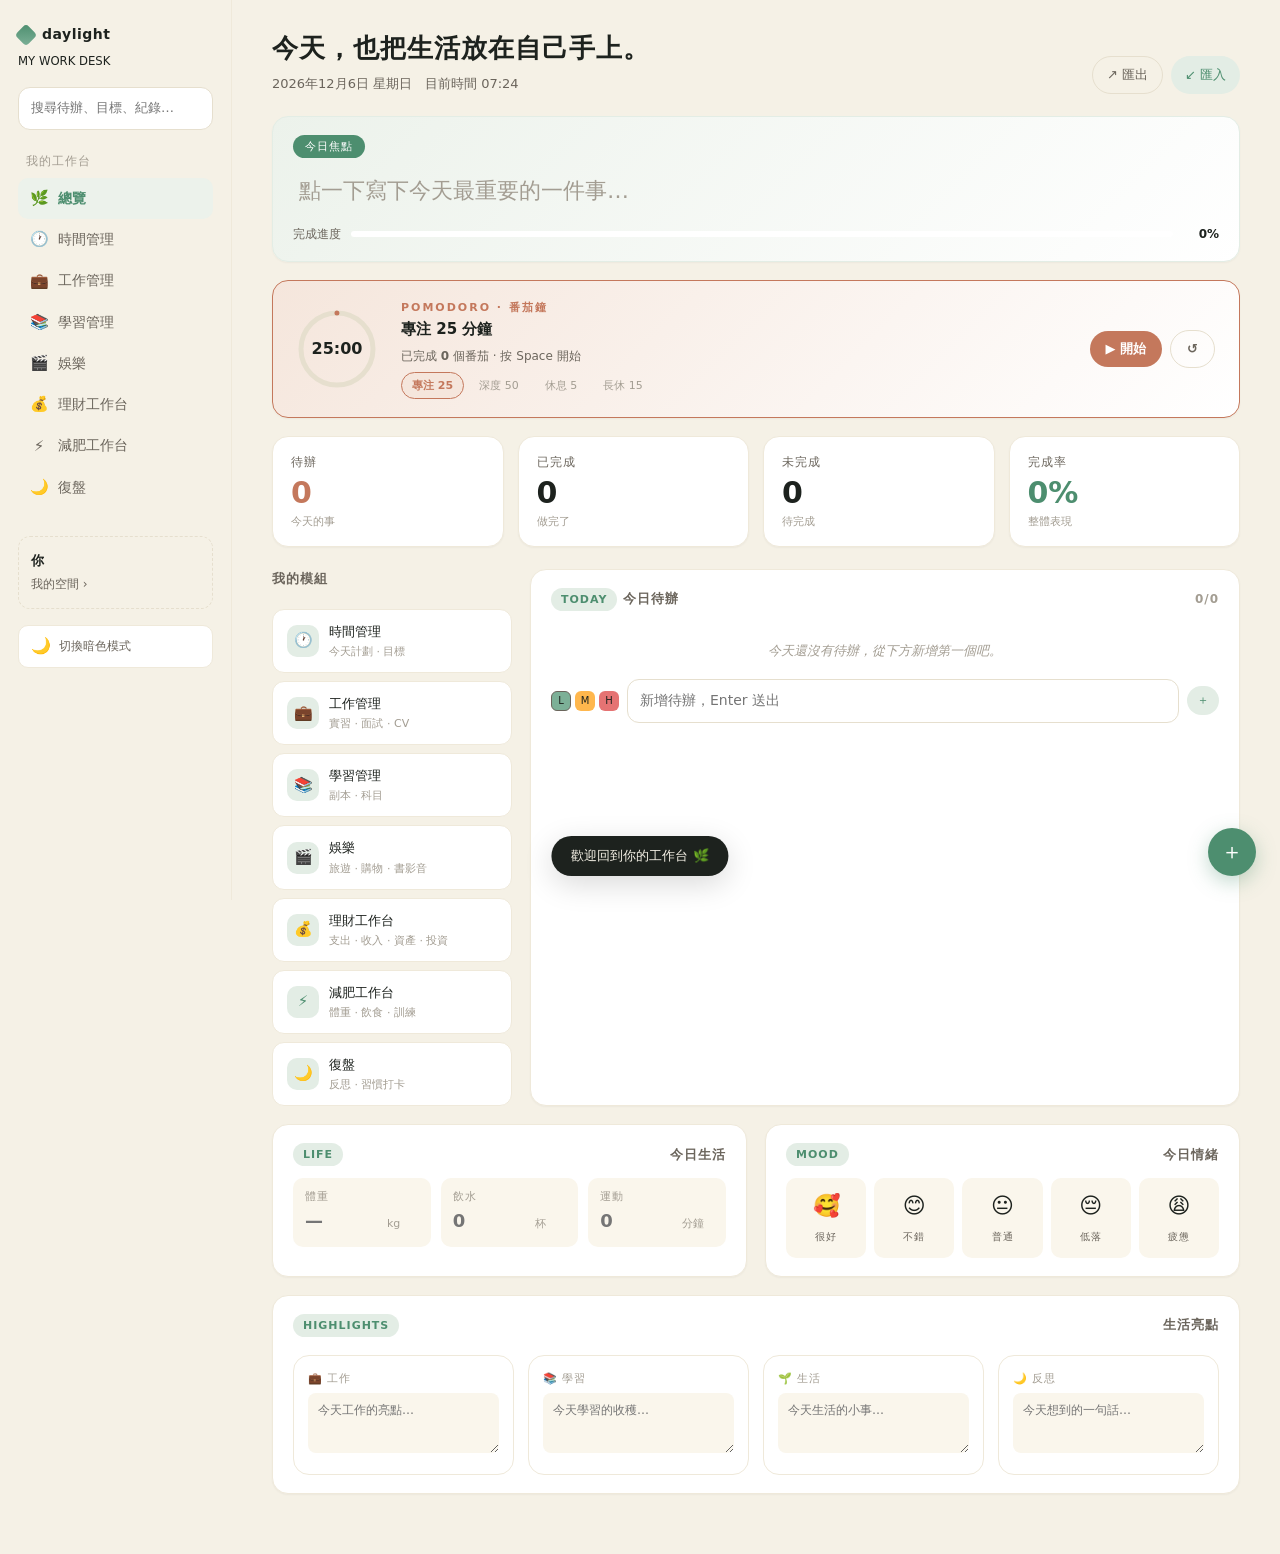
==== commit 8ee52102: "Add files via upload" ====
--- a/daylight-desk.html
+++ b/daylight-desk.html
@@ -139,7 +139,7 @@
   }
   .search-box input{
     width:100%;
-    padding:8px 12px 8px 32px;
+    padding:8px 12px;
     border:1px solid var(--line);
     border-radius:10px;
     background:var(--surface);
@@ -474,8 +474,9 @@
   .ev-row{display:flex;align-items:center;gap:10px;padding:8px 12px;background:var(--surface-2);border-radius:10px;margin-bottom:6px}
   .ev-row .time{font-size:12px;color:var(--ink-2);min-width:50px;font-variant-numeric:tabular-nums}
   .ev-row .title{flex:1;font-size:13px}
-  .ev-row .del{color:var(--ink-3);opacity:0;transition:opacity .15s}
-  .ev-row:hover .del{opacity:1}
+  .ev-row .ev-action{color:var(--ink-3);font-size:12px;opacity:0;transition:opacity .15s;padding:2px 4px}
+  .ev-row:hover .ev-action{opacity:1}.ev-row .ev-action:hover{color:var(--accent)}
+  .ev-row .ev-action.del:hover{color:var(--warm)}
 
   .goal-list{display:flex;flex-direction:column;gap:8px}
   .goal-item{
@@ -521,6 +522,7 @@
   .focus-task-card .ftask[data-empty="true"]:before{
     content:attr(data-placeholder);color:var(--ink-3);font-weight:400;
   }
+  .notes-card{margin-top:14px}.notes-form{display:flex;gap:8px;align-items:flex-start}.notes-form textarea{min-height:54px;flex:1}.notes-list{display:flex;flex-direction:column;gap:7px;margin-top:10px}.note-item{padding:9px 11px;background:var(--surface-2);border-radius:9px;display:flex;gap:8px}.note-item .note-body{flex:1;white-space:pre-wrap;font-size:12px;line-height:1.55}.note-item .note-date{font-size:10px;color:var(--ink-3);margin-bottom:3px}.note-item .note-del{color:var(--ink-3);font-size:13px}
 
   /* ========== 學習管理 ========== */
   .learn-layout{display:grid;grid-template-columns:240px 1fr;gap:18px}
@@ -567,6 +569,19 @@
   .rec-item .subj{font-size:10px;color:var(--accent);background:var(--accent-bg);padding:1px 6px;border-radius:99px;margin-left:6px}
 
   /* ========== 個人管理 ========== */
+  .ent-grid{display:grid;grid-template-columns:repeat(3,1fr);gap:14px}
+  .ent-card{background:var(--surface);border-radius:var(--r-lg);border:1px solid var(--line-soft);padding:20px;cursor:pointer;transition:all .15s}
+  .ent-card:hover{box-shadow:var(--shadow-md);transform:translateY(-1px)}
+  .ent-card .ent-ico{font-size:28px;margin-bottom:12px}
+  .ent-card h4{margin:0 0 5px;font-size:16px}.ent-card p{margin:0;color:var(--ink-2);font-size:12px;line-height:1.6}
+  .travel-form,.shopping-form{display:grid;grid-template-columns:repeat(2,1fr);gap:10px}.travel-form .wide,.shopping-form .wide{grid-column:1/-1}
+  .travel-list,.shopping-list{display:flex;flex-direction:column;gap:10px;margin-top:16px}
+  .travel-row,.shopping-row{padding:14px;background:var(--surface-2);border-radius:12px;border:1px solid var(--line-soft)}
+  .travel-row-head,.shopping-row-head{display:flex;align-items:center;gap:10px}.travel-row-head strong,.shopping-row-head strong{flex:1}
+  .row-delete{color:var(--ink-3);padding:2px 5px}.row-delete:hover{color:var(--warm)}
+  .record-meta{display:flex;gap:8px;flex-wrap:wrap;margin-top:7px;font-size:11px;color:var(--ink-2)}
+  .record-note{margin-top:8px;font-size:12px;color:var(--ink-2);line-height:1.6;white-space:pre-wrap}
+  @media (max-width:760px){.ent-grid,.travel-form,.shopping-form{grid-template-columns:1fr}}
   .pers-grid{display:grid;grid-template-columns:repeat(3,1fr);gap:14px}
   .pers-card{
     background:var(--surface);border-radius:var(--r-lg);
@@ -589,6 +604,70 @@
     font-size:11px;color:var(--ink-2);
     padding:3px 8px;background:var(--surface-2);border-radius:99px;
   }
+
+  /* ========== 理財工作台 ========== */
+  .finance-summary{display:grid;grid-template-columns:repeat(3,1fr);gap:14px;margin-bottom:18px}
+  .finance-total{padding:16px 18px;background:var(--surface);border:1px solid var(--line-soft);border-radius:var(--r-lg);box-shadow:var(--shadow-sm)}
+  .finance-total .label{font-size:12px;color:var(--ink-2);margin-bottom:8px}
+  .finance-total .value{font-size:24px;font-weight:600;font-variant-numeric:tabular-nums}
+  .finance-total.income .value{color:var(--accent)}
+  .finance-total.expense .value{color:var(--warm)}
+  .finance-total.asset .value{color:#6d5ab5}
+  .finance-grid{display:grid;grid-template-columns:1fr 1fr;gap:18px}
+  .finance-form{display:grid;grid-template-columns:1fr 1fr;gap:8px;margin-bottom:12px}
+  .finance-form .wide{grid-column:1/-1}
+  .finance-form .btn{justify-self:start}
+  .finance-list{display:flex;flex-direction:column;gap:6px}
+  .finance-row{display:flex;align-items:center;gap:10px;padding:9px 10px;background:var(--surface-2);border-radius:10px;font-size:13px}
+  .finance-row .row-main{flex:1;min-width:0}
+  .finance-row .row-title{font-weight:600}
+  .finance-row .row-meta{font-size:11px;color:var(--ink-3);margin-top:2px}
+  .finance-row .amount{font-variant-numeric:tabular-nums;font-weight:600;white-space:nowrap}
+  .finance-row .del{color:var(--ink-3);font-size:13px;padding:2px 4px}
+  .finance-assets{grid-column:1/-1}
+  .asset-group{margin-top:14px}
+  .asset-group:first-child{margin-top:0}
+  .asset-group-title{font-size:12px;color:var(--ink-2);font-weight:600;margin-bottom:7px}
+  .asset-actions{display:flex;gap:8px;align-items:center;margin-top:12px}
+  .finance-news{grid-column:1/-1}
+  @media (max-width:960px){.finance-summary,.finance-grid{grid-template-columns:1fr}.finance-assets,.finance-news{grid-column:auto}}
+
+  /* ========== 書影音 ========== */
+  .media-form{display:grid;grid-template-columns:150px 1fr 180px;gap:10px;align-items:center}
+  .media-form .wide{grid-column:2/-1}
+  .media-cover-input{font-size:12px;color:var(--ink-2)}
+  .media-rating{display:flex;gap:2px;align-items:center;flex-wrap:wrap}
+  .media-rating button{font-size:20px;color:var(--line);padding:0 1px;line-height:1;transition:color .12s,transform .12s}
+  .media-rating button.active,.media-rating button:hover{color:var(--warm)}
+  .media-rating button:hover{transform:scale(1.12)}
+  .media-rating-label{font-size:12px;color:var(--ink-2);margin-left:5px;min-width:30px}
+  .time-picker{min-width:190px;padding:10px;background:var(--surface-2);border-radius:10px}
+  .time-picker-head{display:flex;justify-content:space-between;align-items:center;margin-bottom:5px;font-size:11px;color:var(--ink-2)}
+  .time-picker-head strong{font-size:15px;color:var(--ink-1);font-variant-numeric:tabular-nums}
+  .time-toggle{display:flex;align-items:center;gap:5px;font-size:11px;color:var(--ink-3);margin-bottom:4px}
+  .time-toggle input{accent-color:var(--accent)}
+  .time-wheels{display:flex;justify-content:center;gap:8px;position:relative;padding:0 18px}
+  .time-wheels::after{content:'';position:absolute;left:12px;right:12px;top:32px;height:32px;border-top:1px solid var(--accent-2);border-bottom:1px solid var(--accent-2);border-radius:7px;pointer-events:none}
+  .time-wheel-wrap{display:flex;flex-direction:column;align-items:center;gap:2px;font-size:10px;color:var(--ink-3)}
+  .time-wheel{width:52px;height:96px;overflow-y:auto;scroll-snap-type:y mandatory;scrollbar-width:none;overscroll-behavior:contain;padding:32px 0}
+  .time-wheel::-webkit-scrollbar{display:none}
+  .time-wheel-option{height:32px;display:grid;place-items:center;scroll-snap-align:center;font-size:16px;font-variant-numeric:tabular-nums;color:var(--ink-2);cursor:pointer}
+  .time-wheel-option:hover{color:var(--accent)}
+  .time-wheel-separator{font-size:18px;line-height:96px;color:var(--ink-2)}
+  .time-picker.disabled .time-wheels{opacity:.45}
+  .time-picker.disabled .time-picker-head strong{color:var(--ink-3)}
+  .media-list{display:grid;grid-template-columns:repeat(2,1fr);gap:14px;margin-top:18px}
+  .media-item{display:flex;gap:14px;padding:14px;background:var(--surface);border:1px solid var(--line-soft);border-radius:var(--r-lg);box-shadow:var(--shadow-sm)}
+  .media-cover{width:76px;height:106px;flex:0 0 76px;border-radius:9px;background:var(--surface-2);display:grid;place-items:center;overflow:hidden;color:var(--ink-3);font-size:26px}
+  .media-cover img{width:100%;height:100%;object-fit:cover}
+  .media-info{min-width:0;flex:1}
+  .media-type{font-size:11px;color:var(--accent);margin-bottom:5px}
+  .media-title{font-size:16px;font-weight:600;word-break:break-word}
+  .media-stars{color:var(--warm);letter-spacing:1px;margin:7px 0 5px;font-size:14px}
+  .media-stars .off{color:var(--line)}
+  .media-meta{font-size:11px;color:var(--ink-3)}
+  .media-delete{float:right;color:var(--ink-3);font-size:13px;padding:2px 4px}
+  @media (max-width:960px){.media-form{grid-template-columns:1fr}.media-form .wide{grid-column:auto}.media-list{grid-template-columns:1fr}}
 
   /* ========== 復盤 ========== */
   .quote{
@@ -912,7 +991,6 @@
     <small>MY WORK DESK</small>
 
     <div class="search-box">
-      <span class="s-ico">🔍</span>
       <input type="text" id="searchInput" placeholder="搜尋待辦、目標、紀錄…" />
     </div>
     <div class="search-results" id="searchResults"></div>
@@ -923,9 +1001,10 @@
       <div class="nav-item" data-go="time"><span class="nav-ico">🕐</span>時間管理<span class="nav-key">2</span></div>
       <div class="nav-item" data-go="work"><span class="nav-ico">💼</span>工作管理<span class="nav-key">3</span></div>
       <div class="nav-item" data-go="learning"><span class="nav-ico">📚</span>學習管理<span class="nav-key">4</span></div>
-      <div class="nav-item" data-go="personal"><span class="nav-ico">🌱</span>個人管理<span class="nav-key">5</span></div>
-      <div class="nav-item" data-go="weightloss"><span class="nav-ico">⚡</span>減肥工作台<span class="nav-key">6</span></div>
-      <div class="nav-item" data-go="review"><span class="nav-ico">🌙</span>復盤<span class="nav-key">7</span></div>
+      <div class="nav-item" data-go="entertainment"><span class="nav-ico">🎬</span>娛樂<span class="nav-key">5</span></div>
+      <div class="nav-item" data-go="finance"><span class="nav-ico">💰</span>理財工作台<span class="nav-key">6</span></div>
+      <div class="nav-item" data-go="weightloss"><span class="nav-ico">⚡</span>減肥工作台<span class="nav-key">8</span></div>
+      <div class="nav-item" data-go="review"><span class="nav-ico">🌙</span>復盤<span class="nav-key">9</span></div>
     </nav>
 
     <div class="space-card" id="spaceCard">
@@ -1005,7 +1084,8 @@
           <div class="mod-card" data-go="time"><div class="ico">🕐</div><div><div class="name">時間管理</div><div class="desc">今天計劃 · 目標</div></div></div>
           <div class="mod-card" data-go="work"><div class="ico">💼</div><div><div class="name">工作管理</div><div class="desc">實習 · 面試 · CV</div></div></div>
           <div class="mod-card" data-go="learning"><div class="ico">📚</div><div><div class="name">學習管理</div><div class="desc">副本 · 科目</div></div></div>
-          <div class="mod-card" data-go="personal"><div class="ico">🌱</div><div><div class="name">個人管理</div><div class="desc">健康 · 理財 · 旅遊</div></div></div>
+          <div class="mod-card" data-go="entertainment"><div class="ico">🎬</div><div><div class="name">娛樂</div><div class="desc">旅遊 · 購物 · 書影音</div></div></div>
+          <div class="mod-card" data-go="finance"><div class="ico">💰</div><div><div class="name">理財工作台</div><div class="desc">支出 · 收入 · 資產 · 投資</div></div></div>
           <div class="mod-card" data-go="weightloss"><div class="ico">⚡</div><div><div class="name">減肥工作台</div><div class="desc">體重 · 飲食 · 訓練</div></div></div>
           <div class="mod-card" data-go="review"><div class="ico">🌙</div><div><div class="name">復盤</div><div class="desc">反思 · 習慣打卡</div></div></div>
         </div>
@@ -1178,6 +1258,11 @@
               <button class="btn btn-mini" id="addWorkTask">＋</button>
             </div>
           </div>
+          <div class="card notes-card">
+            <div class="card-title"><span class="badge">NOTES</span> 工作筆記</div>
+            <div class="notes-form"><textarea id="newWorkNote" placeholder="記下會議重點、想法、進度或待跟進事項…"></textarea><button class="btn btn-mini" id="addWorkNote">＋ 保存</button></div>
+            <div class="notes-list" id="workNotes"></div>
+          </div>
         </div>
       </div>
     </section>
@@ -1243,20 +1328,149 @@
               <button class="btn btn-mini" id="addRec">＋</button>
             </div>
           </div>
+          <div class="card notes-card">
+            <div class="card-title"><span class="badge">NOTES</span> 學習筆記</div>
+            <div class="notes-form"><textarea id="newStudyNote" placeholder="記下課堂筆記、重點、例題或待複習內容…"></textarea><button class="btn btn-mini" id="addStudyNote">＋ 保存</button></div>
+            <div class="notes-list" id="studyNotes"></div>
+          </div>
         </div>
       </div>
     </section>
 
-    <!-- ===== 5. 個人管理 ===== -->
-    <section class="section" id="sec-personal">
+    <!-- ===== 5. 理財工作台 ===== -->
+    <section class="section" id="sec-finance">
       <div class="page-header">
         <div>
-          <h1>個人管理</h1>
-          <div class="sub">把生活的不同面向，分門別類地照顧</div>
-        </div>
-      </div>
-
-      <div class="pers-grid" id="persGrid"></div>
+          <h1>理財工作台</h1>
+          <div class="sub">把每天的現金流、資產和投資資訊放在同一個地方</div>
+        </div>
+      </div>
+
+      <div class="finance-summary">
+        <div class="finance-total income"><div class="label">本頁收入</div><div class="value" id="finTotalIncome">0</div></div>
+        <div class="finance-total expense"><div class="label">本頁支出</div><div class="value" id="finTotalExpense">0</div></div>
+        <div class="finance-total asset"><div class="label">資產總額</div><div class="value" id="finTotalAssets">0</div></div>
+      </div>
+
+      <div class="finance-grid">
+        <div class="card">
+          <div class="card-title"><span><span class="badge">EXPENSE</span> 支出</span></div>
+          <div class="finance-form">
+            <select id="finExpenseCategory"><option>衣</option><option>食</option><option>住</option><option>行</option><option>其他</option></select>
+            <select id="finExpenseCurrency"><option value="HKD">港幣 HKD</option><option value="CNY">人民幣 CNY</option><option value="USD">美元 USD</option><option value="EUR">歐元 EUR</option><option value="OTHER">其他</option></select>
+            <input type="text" id="finExpenseAmount" placeholder="金額" />
+            <input class="wide" type="text" id="finExpenseNote" placeholder="備註（可選）" />
+            <button class="btn" id="finAddExpense">＋ 新增支出</button>
+          </div>
+          <div class="finance-list" id="finExpenseList"></div>
+        </div>
+
+        <div class="card">
+          <div class="card-title"><span><span class="badge">INCOME</span> 收入</span></div>
+          <div class="finance-form">
+            <select id="finIncomeCategory"><option>工資</option><option>紅包</option><option>其他</option></select>
+            <select id="finIncomeCurrency"><option value="HKD">港幣 HKD</option><option value="CNY">人民幣 CNY</option><option value="USD">美元 USD</option><option value="EUR">歐元 EUR</option><option value="OTHER">其他</option></select>
+            <input type="text" id="finIncomeAmount" placeholder="金額" />
+            <input class="wide" type="text" id="finIncomeNote" placeholder="備註（可選）" />
+            <button class="btn" id="finAddIncome">＋ 新增收入</button>
+          </div>
+          <div class="finance-list" id="finIncomeList"></div>
+        </div>
+
+        <div class="card finance-assets">
+          <div class="card-title"><span><span class="badge">ASSETS</span> 資產</span><span style="font-size:11px;color:var(--ink-3)">帳戶可隨時增加或刪除</span></div>
+          <div id="finAssetGroups"></div>
+          <div class="asset-actions">
+            <select id="finAssetGroup" style="max-width:130px"><option>銀行</option><option>支付寶</option><option>微信</option><option>其他</option></select>
+            <input type="text" id="finAssetName" placeholder="帳戶名稱" />
+            <input type="text" id="finAssetAmount" placeholder="金額" />
+            <button class="btn btn-mini" id="finAddAsset">＋ 新增</button>
+          </div>
+        </div>
+
+        <div class="card finance-news">
+          <div class="card-title"><span><span class="badge">INVESTMENT</span> 投資資訊</span></div>
+          <div class="finance-form">
+            <input type="text" id="finNewsTitle" placeholder="資訊標題" />
+            <input type="text" id="finNewsSource" placeholder="來源 / 連結（可選）" />
+            <input class="wide" type="text" id="finNewsNote" placeholder="重點備註（可選）" />
+            <button class="btn" id="finAddNews">＋ 新增資訊</button>
+          </div>
+          <div class="finance-list" id="finNewsList"></div>
+        </div>
+      </div>
+    </section>
+
+    <!-- ===== 6. 書影音 ===== -->
+    <section class="section" id="sec-media">
+      <div class="page-header">
+        <div>
+          <h1>書影音</h1>
+          <div class="sub">收藏看過、讀過、聽過的內容，留下自己的評分和時間</div>
+        </div>
+      </div>
+
+      <div class="card">
+        <div class="card-title"><span><span class="badge">NEW ITEM</span> 新增書影音</span></div>
+        <div class="media-form">
+          <select id="mediaType"><option>書籍</option><option>電影</option><option>影集</option><option>播客</option><option>其他</option></select>
+          <input type="text" id="mediaTitle" placeholder="標題" />
+          <input type="date" id="mediaDate" aria-label="觀看、閱讀或收聽日期" />
+          <input class="media-cover-input" type="file" id="mediaCover" accept="image/*" />
+          <div class="media-rating" id="mediaRating"></div>
+          <button class="btn" id="mediaAddBtn">＋ 新增</button>
+        </div>
+        <div style="font-size:11px;color:var(--ink-3);margin-top:9px">評分為 10 分制：每一顆星代表 1 分；電影、書籍或音樂記錄的是日期。</div>
+      </div>
+
+      <div class="media-list" id="mediaList"></div>
+    </section>
+
+    <!-- ===== 7. 娛樂 ===== -->
+    <section class="section" id="sec-entertainment">
+      <div class="page-header">
+        <div>
+          <h1>娛樂</h1>
+          <div class="sub">旅遊、購物和書影音，放在同一個生活空間裡</div>
+        </div>
+      </div>
+
+      <div class="ent-grid" id="entGrid"></div>
+    </section>
+
+    <!-- ===== 8. 旅遊 ===== -->
+    <section class="section" id="sec-travel">
+      <div class="page-header"><div><h1>旅遊</h1><div class="sub">記下每一趟旅程的地點、行程、預算和花費</div></div></div>
+      <div class="card">
+        <div class="card-title"><span><span class="badge">NEW TRIP</span> 新增旅遊記錄</span></div>
+        <div class="travel-form">
+          <input id="travelLocation" placeholder="地點" />
+          <input id="travelDate" type="date" />
+          <textarea class="wide" id="travelItinerary" placeholder="行程安排"></textarea>
+          <input id="travelBudget" type="number" min="0" step="0.01" placeholder="預算" />
+          <input id="travelSpent" type="number" min="0" step="0.01" placeholder="花費" />
+          <textarea class="wide" id="travelNote" placeholder="旅遊記錄、感受、備忘"></textarea>
+          <button class="btn" id="travelAddBtn">＋ 新增旅遊</button>
+        </div>
+      </div>
+      <div class="travel-list" id="travelList"></div>
+    </section>
+
+    <!-- ===== 9. 購物 ===== -->
+    <section class="section" id="sec-shopping">
+      <div class="page-header"><div><h1>購物</h1><div class="sub">整理衣物、化妝品、食品、家居和其他想買的東西</div></div></div>
+      <div class="card">
+        <div class="card-title"><span><span class="badge">NEW ITEM</span> 新增購物記錄</span></div>
+        <div class="shopping-form">
+          <select id="shoppingCategory"><option>衣物</option><option>化妝品</option><option>食品</option><option>家居</option><option>數碼</option><option>交通</option><option>其他</option></select>
+          <input id="shoppingItem" placeholder="物品名稱" />
+          <input id="shoppingPrice" type="number" min="0" step="0.01" placeholder="多少錢" />
+          <input id="shoppingDate" type="date" />
+          <textarea class="wide" id="shoppingNote" placeholder="備註（品牌、尺寸、用途、連結等）"></textarea>
+          <button class="btn" id="shoppingAddBtn">＋ 新增購物</button>
+        </div>
+      </div>
+      <div class="shopping-list" id="shoppingList"></div>
     </section>
 
     <!-- ===== 6. 減肥工作台 ===== -->
@@ -1402,7 +1616,8 @@
       <div class="quote">「經歷不會自動變成經驗，整理過才會。」</div>
 
       <div class="card">
-        <div class="card-title"><span class="badge">DAILY REVIEW</span> 每日復盤</div>
+        <div class="card-title"><span class="badge">DAILY REVIEW</span> 每日記錄</div>
+        <div style="display:flex;align-items:center;gap:10px;margin-bottom:14px"><label for="rvDate" style="font-size:12px;color:var(--ink-2)">選擇日期</label><input type="date" id="rvDate" style="max-width:180px" /></div>
         <div class="rev-grid">
           <div><div style="font-size:12px;color:var(--ink-2);margin-bottom:6px">今天學到了什麼？</div><textarea id="rvLearned" placeholder="新的知識、新的洞見…"></textarea></div>
           <div><div style="font-size:12px;color:var(--ink-2);margin-bottom:6px">今天學到了關於自己的什麼？</div><textarea id="rvSelf" placeholder="新的自我認知…"></textarea></div>
@@ -1410,7 +1625,7 @@
           <div><div style="font-size:12px;color:var(--ink-2);margin-bottom:6px">明天最重要的一步？</div><textarea id="rvNext" placeholder="明天最想推進的一件事…"></textarea></div>
         </div>
         <div class="rev-actions">
-          <button class="btn" id="saveReview">儲存今日復盤</button>
+          <button class="btn" id="saveReview">儲存這天的記錄</button>
         </div>
       </div>
 
@@ -1429,7 +1644,7 @@
       </div>
 
       <div class="card" style="margin-top:24px">
-        <div class="card-title"><span class="badge">HISTORY</span> 歷史復盤</div>
+        <div class="card-title"><span class="badge">HISTORY</span> 每日記錄總覽</div>
         <div id="reviewHistory"></div>
       </div>
     </section>
@@ -1467,14 +1682,26 @@
     currentQuest: null,
     subjects: [],
     records: [],
+    notes: [],
     activeSubj: null
   },
+  finance: {
+    expenses: [],
+    incomes: [],
+    assets: [
+      { id:'bank-hk', group:'銀行', name:'香港銀行', amount:'', currency:'HKD' },
+      { id:'bank-mainland', group:'銀行', name:'內地銀行', amount:'', currency:'CNY' },
+      { id:'alipay-hk', group:'支付寶', name:'香港支付寶', amount:'', currency:'HKD' },
+      { id:'alipay-mainland', group:'支付寶', name:'內地支付寶', amount:'', currency:'CNY' },
+      { id:'wechat-hk', group:'微信', name:'香港微信', amount:'', currency:'HKD' },
+      { id:'wechat-mainland', group:'微信', name:'內地微信', amount:'', currency:'CNY' }
+    ],
+    investmentNews: []
+  },
+  media: [],
   personal: {
-    health: { sleep: '', weight: '', goals: '' },
-    finance: { income: '', expenses: '', assets: '', savings: '' },
-    travel: { plans: '', itinerary: '', budget: '' },
+    travel: { entries: [] },
     shopping: [],
-    records: { books: '', movies: '', podcasts: '' },
     other: ''
   },
   review: {
@@ -1521,7 +1748,21 @@
 
 let state;
 function loadState(){
-  try{ const s = localStorage.getItem(KEY); if(s) return Object.assign(defaultState(), JSON.parse(s)); }catch(e){}
+  try{
+    const s = localStorage.getItem(KEY);
+    if(s){
+      const loaded = JSON.parse(s), next = Object.assign(defaultState(), loaded);
+      if(!next.personal || typeof next.personal !== 'object') next.personal={travel:{entries:[]},shopping:[],other:''};
+      const oldTravel = loaded.personal && loaded.personal.travel;
+      if(!next.personal.travel || !Array.isArray(next.personal.travel.entries)){
+        next.personal.travel = {entries:[]};
+        if(oldTravel && (oldTravel.plans || oldTravel.itinerary || oldTravel.budget)) next.personal.travel.entries.push({id:uid(),location:oldTravel.plans||'',date:'',itinerary:oldTravel.itinerary||'',budget:oldTravel.budget||'',spent:'',note:''});
+      }
+      if(!next.personal.shopping || !Array.isArray(next.personal.shopping)) next.personal.shopping=[];
+      next.personal.shopping = next.personal.shopping.map(x => typeof x==='string' ? {id:uid(),category:'其他',item:x,price:'',date:'',note:''} : Object.assign({id:uid(),category:'其他',item:'',price:'',date:'',note:''},x));
+      return next;
+    }
+  }catch(e){}
   return defaultState();
 }
 function saveState(){ try{ localStorage.setItem(KEY, JSON.stringify(state)); }catch(e){} }
@@ -1563,6 +1804,50 @@
 }
 
 /* ========== 通用 Modal ========== */
+function timePickerHtml(key, value=''){
+  const m = String(value||'').match(/^(\d{1,2}):(\d{2})$/);
+  const hour = m ? Math.min(23, +m[1]) : 12;
+  const minute = m ? Math.min(59, +m[2]) : 0;
+  const enabled = !!m;
+  const timeWheelOptions = (max, part) => Array.from({length:max+1},(_,i) => `<div class="time-wheel-option" data-time-part="${part}" data-value="${i}">${pad(i)}</div>`).join('');
+  return `<div class="time-picker ${enabled?'':'disabled'}" data-time-key="${esc(key)}" data-time-value="${enabled?`${pad(hour)}:${pad(minute)}`:''}">
+    <div class="time-picker-head"><span>24 小時制時間</span><strong data-time-display>${enabled?`${pad(hour)}:${pad(minute)}`:'--:--'}</strong></div>
+    <label class="time-toggle"><input type="checkbox" data-time-enabled ${enabled?'checked':''}> 設定時間</label>
+    <div class="time-wheels">
+      <div class="time-wheel-wrap"><div class="time-wheel" data-time-wheel="hour" aria-label="小時">${timeWheelOptions(23,'hour')}</div><span>小時</span></div>
+      <span class="time-wheel-separator">:</span>
+      <div class="time-wheel-wrap"><div class="time-wheel" data-time-wheel="minute" aria-label="分鐘">${timeWheelOptions(59,'minute')}</div><span>分鐘</span></div>
+    </div>
+  </div>`;
+}
+function bindTimePicker(root, onChange){
+  if(!root) return;
+  const enabled = root.querySelector('[data-time-enabled]');
+  const hourWheel = root.querySelector('[data-time-wheel="hour"]');
+  const minuteWheel = root.querySelector('[data-time-wheel="minute"]');
+  const selected = part => +(root.querySelector('[data-time-wheel="' + part + '"] .time-wheel-option.selected')?.dataset.value || 0);
+  const update = () => {
+    const value = enabled.checked ? pad(selected('hour'))+':'+pad(selected('minute')) : '';
+    root.dataset.timeValue = value;
+    root.classList.toggle('disabled', !enabled.checked);
+    root.querySelector('[data-time-display]').textContent = value || '--:--';
+    if(onChange) onChange(value);
+  };
+  const select = (wheel, value, scroll=true) => {
+    const n = Math.max(0, Math.min(wheel.dataset.timeWheel === 'hour' ? 23 : 59, Math.round(value)));
+    wheel.querySelectorAll('.time-wheel-option').forEach(option => option.classList.toggle('selected', +option.dataset.value === n));
+    if(scroll) wheel.scrollTop = n * 32;
+  };
+  [hourWheel, minuteWheel].forEach(wheel => {
+    wheel.onscroll = () => { select(wheel, wheel.scrollTop / 32, false); update(); };
+    wheel.onclick = e => { const option=e.target.closest('.time-wheel-option'); if(option) { select(wheel, +option.dataset.value); update(); } };
+  });
+  enabled.onchange = update;
+  const initial = String(root.dataset.timeValue || '').match(/^(\d{1,2}):(\d{2})$/);
+  select(hourWheel, initial ? +initial[1] : 12); select(minuteWheel, initial ? +initial[2] : 0); update();
+}
+function getTimePickerValue(root){ return root?.dataset.timeValue || ''; }
+
 function openModal({title, fields, submitText='確認'}) {
   return new Promise(resolve => {
     const overlay = document.createElement('div');
@@ -1575,6 +1860,8 @@
             return `<div class="modal-field"><label>${esc(f.label)}</label><textarea data-k="${f.key}" placeholder="${esc(f.placeholder||'')}">${esc(f.value||'')}</textarea></div>`;
           if(f.type === 'select')
             return `<div class="modal-field"><label>${esc(f.label)}</label><select data-k="${f.key}">${f.options.map(o=>`<option value="${esc(o.value)}" ${o.value===f.value?'selected':''}>${esc(o.label)}</option>`).join('')}</select></div>`;
+          if(f.type === 'time')
+            return `<div class="modal-field"><label>${esc(f.label)}</label>${timePickerHtml(f.key, f.value||'')}</div>`;
           return `<div class="modal-field"><label>${esc(f.label)}</label><input type="text" data-k="${f.key}" value="${esc(f.value||'')}" placeholder="${esc(f.placeholder||'')}" /></div>`;
         }).join('')}
         <div class="modal-actions">
@@ -1586,7 +1873,10 @@
 
     const collect = () => {
       const data = {};
-      $$('.modal-field [data-k]', overlay).forEach(el => data[el.dataset.k] = el.value.trim());
+      $$('.modal-field [data-k], .modal-field .time-picker', overlay).forEach(el => {
+        if(el.classList.contains('time-picker')) data[el.dataset.timeKey] = getTimePickerValue(el);
+        else data[el.dataset.k] = el.value.trim();
+      });
       return data;
     };
     const close = (val) => { overlay.remove(); resolve(val); };
@@ -1596,9 +1886,10 @@
     $('#mOk', overlay).onclick = () => close(collect());
     const firstInput = $('.modal-field input, .modal-field textarea', overlay);
     if(firstInput){ firstInput.focus(); firstInput.select(); }
-    $('input,textarea', overlay).forEach(el => {
+    $$('input,textarea', overlay).forEach(el => {
       el.onkeydown = e => { if(e.key==='Enter' && e.target.tagName!=='TEXTAREA') close(collect()); if(e.key==='Escape') close(null); };
     });
+    $$('.time-picker', overlay).forEach(p => bindTimePicker(p));
   });
 }
 
@@ -1682,7 +1973,8 @@
 function go(name){
   $$('.section').forEach(s => s.classList.remove('active'));
   $('#sec-' + name).classList.add('active');
-  $$('.nav-item').forEach(n => n.classList.toggle('active', n.dataset.go === name));
+  const activeNav = ['travel','shopping','media'].includes(name) ? 'entertainment' : name;
+  $$('.nav-item').forEach(n => n.classList.toggle('active', n.dataset.go === activeNav));
   $$('.mod-card').forEach(c => c.classList.remove('active'));
   if(name === 'overview'){ $('#sec-overview').scrollTop = 0; window.scrollTo(0,0); }
   render(name);
@@ -1817,9 +2109,19 @@
     <div class="ev-row" data-id="${e.id}">
       <div class="time">${esc(e.time||'—')}</div>
       <div class="title">${esc(e.title)}</div>
-      <button class="del" title="刪除">✕</button>
+      <button class="ev-action edit" title="編輯">✎</button>
+      <button class="ev-action del" title="刪除">✕</button>
     </div>
   `).join('');
+  $$('.ev-row .edit', el).forEach(b => b.onclick = async e => {
+    const row = e.target.closest('.ev-row');
+    const event = evs.find(x=>x.id===row.dataset.id);
+    const data = await openModal({title:'編輯日程',fields:[
+      {key:'title',label:'日程內容',placeholder:'例：開會、看書…',value:event.title},
+      {key:'time',type:'time',label:'時間（可不設定）',value:event.time||''}
+    ],submitText:'保存修改'});
+    if(data && data.title){ event.title=data.title; event.time=data.time||''; saveState(); renderSelectedDay(); renderCalendar(); showToast('日程已更新 ✓'); }
+  });
   $$('.ev-row .del', el).forEach(b => b.onclick = e => {
     const id = e.target.closest('.ev-row').dataset.id;
     state.time.events[selectedDate] = (state.time.events[selectedDate]||[]).filter(x=>x.id!==id);
@@ -1875,6 +2177,7 @@
 
 /* ========== 工作管理 ========== */
 function renderWork(){
+  state.work.directories.forEach(d => { if(!Array.isArray(d.notes)) d.notes=[]; });
   const list = $('#dirList');
   if(!state.work.directories.length){
     list.innerHTML = '<div class="empty" style="padding:8px 0">還沒有工作目錄<br>從下方「＋ 新增目錄」開始</div>';
@@ -1902,6 +2205,11 @@
     ft.dataset.empty = 'true';
     ft.textContent = '';
   }
+
+  const notes = dir ? dir.notes : [];
+  const notesEl = $('#workNotes');
+  notesEl.innerHTML = notes.length ? notes.slice().reverse().map(n => `<div class="note-item" data-id="${n.id}"><div class="note-body"><div class="note-date">${n.date}</div>${esc(n.content)}</div><button class="note-del">✕</button></div>`).join('') : '<div class="empty" style="padding:6px 0">選擇工作目錄後，可以保存工作筆記</div>';
+  $$('#workNotes .note-del').forEach(b => b.onclick = () => { if(!dir) return; dir.notes=dir.notes.filter(n=>n.id!==b.closest('.note-item').dataset.id); saveState(); renderWork(); });
 
   const tasks = dir ? dir.tasks : [];
   const el = $('#workTasks');
@@ -1984,16 +2292,159 @@
       saveState(); renderLearning();
     });
   }
+
+  if(!Array.isArray(state.learning.notes)) state.learning.notes=[];
+  const studyNotes = state.learning.activeSubj ? state.learning.notes.filter(n=>n.subjId===state.learning.activeSubj) : state.learning.notes;
+  const notesEl = $('#studyNotes');
+  notesEl.innerHTML = studyNotes.length ? studyNotes.slice().reverse().map(n => {
+    const owner = state.learning.subjects.find(s=>s.id===n.subjId);
+    return `<div class="note-item" data-id="${n.id}"><div class="note-body"><div class="note-date">${n.date}${owner?' · '+esc(owner.name):''}</div>${esc(n.content)}</div><button class="note-del">✕</button></div>`;
+  }).join('') : '<div class="empty" style="padding:6px 0">保存课堂重点、笔记或待复习内容</div>';
+  $$('#studyNotes .note-del').forEach(b => b.onclick = () => { state.learning.notes=state.learning.notes.filter(n=>n.id!==b.closest('.note-item').dataset.id); saveState(); renderLearning(); });
+}
+
+/* ========== 理財工作台 ========== */
+function financeData(){
+  if(!state.finance) state.finance = {expenses:[], incomes:[], assets:[], investmentNews:[]};
+  if(state.personal && state.personal.finance) delete state.personal.finance;
+  state.finance.expenses = Array.isArray(state.finance.expenses) ? state.finance.expenses : [];
+  state.finance.incomes = Array.isArray(state.finance.incomes) ? state.finance.incomes : [];
+  state.finance.assets = Array.isArray(state.finance.assets) ? state.finance.assets : [];
+  state.finance.investmentNews = Array.isArray(state.finance.investmentNews) ? state.finance.investmentNews : [];
+  return state.finance;
+}
+const moneyValue = v => { const n = parseFloat(String(v||'').replace(/,/g,'')); return Number.isFinite(n) ? n : 0; };
+const moneyText = n => Number(n||0).toLocaleString('zh-HK',{maximumFractionDigits:2});
+const currencySummary = arr => {
+  const totals = {};
+  arr.forEach(x => { const c=x.currency||'HKD'; totals[c]=(totals[c]||0)+moneyValue(x.amount); });
+  return Object.entries(totals).map(([c,n]) => `${c} ${moneyText(n)}`).join(' · ') || '0';
+};
+
+function renderFinance(){
+  const f = financeData();
+  $('#finTotalIncome').textContent = currencySummary(f.incomes);
+  $('#finTotalExpense').textContent = currencySummary(f.expenses);
+  $('#finTotalAssets').textContent = currencySummary(f.assets) + '（未換算）';
+
+  const renderRows = (el, arr, kind) => {
+    if(!arr.length){ el.innerHTML = '<div class="empty">還沒有紀錄</div>'; return; }
+    el.innerHTML = arr.slice().reverse().map(x => `
+      <div class="finance-row" data-id="${x.id}">
+        <div class="row-main"><div class="row-title">${esc(x.category||x.title)}</div><div class="row-meta">${esc(x.note||x.source||x.date||'')}</div></div>
+        ${kind!=='news'?`<div class="amount">${esc(x.currency||'HKD')} ${moneyText(x.amount)}</div>`:''}
+        <button class="del" title="刪除">✕</button>
+      </div>`).join('');
+    $$('.finance-row .del', el).forEach(b => b.onclick = () => {
+      const id = b.closest('.finance-row').dataset.id;
+      if(kind==='expense') f.expenses = f.expenses.filter(x=>x.id!==id);
+      else if(kind==='income') f.incomes = f.incomes.filter(x=>x.id!==id);
+      else f.investmentNews = f.investmentNews.filter(x=>x.id!==id);
+      saveState(); renderFinance();
+    });
+  };
+  renderRows($('#finExpenseList'), f.expenses, 'expense');
+  renderRows($('#finIncomeList'), f.incomes, 'income');
+  renderRows($('#finNewsList'), f.investmentNews, 'news');
+
+  const groups = ['銀行','支付寶','微信','其他'];
+  $('#finAssetGroups').innerHTML = groups.map(group => {
+    const arr = f.assets.filter(x=>x.group===group);
+    if(!arr.length) return '';
+    return `<div class="asset-group"><div class="asset-group-title">${group}</div><div class="finance-list">${arr.map(x=>`
+      <div class="finance-row" data-id="${x.id}"><div class="row-main"><div class="row-title">${esc(x.name)}</div><div class="row-meta">${esc(x.currency||'')}</div></div><input class="asset-amount" data-id="${x.id}" type="text" value="${esc(x.amount||'')}" placeholder="金額" style="max-width:140px" /><button class="del" title="刪除">✕</button></div>`).join('')}</div></div>`;
+  }).join('') || '<div class="empty">還沒有資產帳戶</div>';
+  $$('#finAssetGroups .asset-amount').forEach(input => input.onchange = () => {
+    const item = f.assets.find(x=>x.id===input.dataset.id); if(item){ item.amount=input.value.trim(); saveState(); renderFinance(); }
+  });
+  $$('#finAssetGroups .finance-row .del').forEach(b => b.onclick = () => {
+    const id = b.closest('.finance-row').dataset.id; f.assets = f.assets.filter(x=>x.id!==id); saveState(); renderFinance();
+  });
+
+  $('#finAddExpense').onclick = () => {
+    const amount=$('#finExpenseAmount').value.trim(); if(!moneyValue(amount)){showToast('請先填寫支出金額');return;}
+    f.expenses.push({id:uid(),category:$('#finExpenseCategory').value,currency:$('#finExpenseCurrency').value,amount,note:$('#finExpenseNote').value.trim(),date:today()});
+    $('#finExpenseAmount').value=''; $('#finExpenseNote').value=''; saveState(); renderFinance();
+  };
+  $('#finAddIncome').onclick = () => {
+    const amount=$('#finIncomeAmount').value.trim(); if(!moneyValue(amount)){showToast('請先填寫收入金額');return;}
+    f.incomes.push({id:uid(),category:$('#finIncomeCategory').value,currency:$('#finIncomeCurrency').value,amount,note:$('#finIncomeNote').value.trim(),date:today()});
+    $('#finIncomeAmount').value=''; $('#finIncomeNote').value=''; saveState(); renderFinance();
+  };
+  $('#finAddAsset').onclick = () => {
+    const name=$('#finAssetName').value.trim(); if(!name){showToast('請填寫帳戶名稱');return;}
+    f.assets.push({id:uid(),group:$('#finAssetGroup').value,name,amount:$('#finAssetAmount').value.trim(),currency:''});
+    $('#finAssetName').value=''; $('#finAssetAmount').value=''; saveState(); renderFinance();
+  };
+  $('#finAddNews').onclick = () => {
+    const title=$('#finNewsTitle').value.trim(); if(!title){showToast('請填寫資訊標題');return;}
+    f.investmentNews.push({id:uid(),title,source:$('#finNewsSource').value.trim(),note:$('#finNewsNote').value.trim(),date:today()});
+    $('#finNewsTitle').value=''; $('#finNewsSource').value=''; $('#finNewsNote').value=''; saveState(); renderFinance();
+  };
+}
+
+/* ========== 書影音 ========== */
+function mediaData(){
+  if(!Array.isArray(state.media)) state.media = [];
+  // 將舊版個人管理的記錄搬到獨立書影音區，避免資料遺失
+  if(state.personal && state.personal.records){
+    const legacy = {books:'書籍', movies:'電影', podcasts:'播客'};
+    Object.entries(legacy).forEach(([key,type]) => {
+      const value = String(state.personal.records[key]||'').trim();
+      if(value) state.media.push({id:uid(),type,title:value,date:'',rating:0,cover:''});
+    });
+    delete state.personal.records;
+    saveState();
+  }
+  return state.media;
+}
+
+function renderMedia(){
+  const items = mediaData();
+  let selectedRating = 0;
+  const ratingBox = $('#mediaRating');
+  const drawRating = () => {
+    ratingBox.innerHTML = Array.from({length:10},(_,i) => `<button type="button" class="${i<selectedRating?'active':''}" data-rating="${i+1}" title="${i+1} 分">★</button>`).join('') + `<span class="media-rating-label">${selectedRating}/10</span>`;
+    $$('#mediaRating button').forEach(b => b.onclick = () => { selectedRating=+b.dataset.rating; drawRating(); });
+  };
+  drawRating();
+
+  const list = $('#mediaList');
+  if(!items.length){ list.innerHTML = '<div class="card empty" style="grid-column:1/-1">還沒有書影音紀錄，從上方新增第一項吧。</div>'; }
+  else {
+    list.innerHTML = items.slice().reverse().map(x => {
+      const rating = Math.max(0, Math.min(10, +x.rating||0));
+      const stars = Array.from({length:10},(_,i)=>`<span class="${i<rating?'':'off'}">★</span>`).join('');
+      return `<div class="media-item" data-id="${x.id}">
+        <div class="media-cover">${x.cover?`<img src="${x.cover}" alt="${esc(x.title||'封面')}" />`:'📖'}</div>
+        <div class="media-info"><button class="media-delete" title="刪除">✕</button><div class="media-type">${esc(x.type||'其他')}</div><div class="media-title">${esc(x.title)}</div><div class="media-stars">${stars} <span style="font-size:11px">${rating}/10</span></div><div class="media-meta">${x.date?`日期：${esc(x.date)}`:'未填寫日期'}</div></div>
+      </div>`;
+    }).join('');
+    $$('.media-delete', list).forEach(b => b.onclick = () => {
+      const id = b.closest('.media-item').dataset.id;
+      state.media = state.media.filter(x=>x.id!==id); saveState(); renderMedia();
+    });
+  }
+
+  $('#mediaAddBtn').onclick = () => {
+    const title = $('#mediaTitle').value.trim();
+    if(!title){ showToast('請先填寫標題'); return; }
+    const item = {id:uid(),type:$('#mediaType').value,title,date:$('#mediaDate').value,rating:selectedRating,cover:''};
+    const file = $('#mediaCover').files[0];
+    const finish = cover => {
+      item.cover = cover || ''; state.media.push(item); saveState();
+      $('#mediaTitle').value=''; $('#mediaCover').value=''; renderMedia(); showToast('已新增 ✓');
+    };
+    if(file){ const reader = new FileReader(); reader.onload = () => finish(reader.result); reader.readAsDataURL(file); }
+    else finish('');
+  };
 }
 
 /* ========== 個人管理 ========== */
-function renderPersonal(){
+function renderLegacyPersonal(){
   const cards = [
-    {k:'health', ico:'💚', name:'健康',     desc:'睡眠、體重、運動目標…', meta:['減肥與睡眠','睡眠','體重']},
-    {k:'finance',ico:'💰', name:'理財',     desc:'收入、支出、存錢計劃…', meta:['收入','支出','資產','存錢計劃']},
     {k:'travel', ico:'✈️', name:'旅遊',     desc:'想去的地方、旅行計劃…', meta:['旅行專案','行程安排','預算與備忘']},
     {k:'shopping',ico:'🛍', name:'購物',   desc:'想要買的東西清單', meta:['Wish List']},
-    {k:'records',ico:'📖', name:'記錄',     desc:'看過的書、電影、播客…', meta:['書本','電影','播客']},
     {k:'other',  ico:'✨', name:'其他',     desc:'其他想記下來的事', meta:[]}
   ];
   const grid = $('#persGrid');
@@ -2017,13 +2468,10 @@
   $$('.pers-card').forEach(el => el.onclick = () => openPersonal(el.dataset.k));
 }
 
-function openPersonal(k){
-  const titleMap = {health:'健康',finance:'理財',travel:'旅遊',shopping:'購物',records:'記錄',other:'其他'};
+function openLegacyPersonal(k){
+  const titleMap = {travel:'旅遊',shopping:'購物',other:'其他'};
   const fieldsMap = {
-    health:[['sleep','睡眠'],['weight','體重'],['goals','健康目標']],
-    finance:[['income','收入'],['expenses','支出'],['assets','資產'],['savings','存錢計劃']],
     travel:[['plans','旅行專案'],['itinerary','行程安排'],['budget','預算與備忘']],
-    records:[['books','書本'],['movies','電影/影集'],['podcasts','播客']],
     other:[['other','其他想記下來的事']]
   };
   const fields = fieldsMap[k] || [];
@@ -2059,22 +2507,74 @@
   if(Array.isArray(data)){
     $('#addShop', overlay).onclick = () => {
       const v = $('#newShop', overlay).value.trim(); if(!v) return;
-      data.push({item:v}); saveState(); overlay.remove(); openPersonal(k);
+      data.push({item:v}); saveState(); overlay.remove(); openLegacyPersonal(k);
     };
     $$('.shopDel', overlay).forEach(b => b.onclick = () => {
-      data.splice(+b.dataset.i,1); saveState(); overlay.remove(); openPersonal(k);
+      data.splice(+b.dataset.i,1); saveState(); overlay.remove(); openLegacyPersonal(k);
     });
   }
   $('#saveM', overlay).onclick = () => {
     $$('textarea[data-f]', overlay).forEach(t => { data[t.dataset.f] = t.value; });
-    saveState(); overlay.remove(); renderPersonal(); showToast('已儲存 ✓');
+    saveState(); overlay.remove(); renderLegacyPersonal(); showToast('已儲存 ✓');
   };
 }
 
+/* ========== 娛樂、旅遊、購物 ========== */
+function goToSection(name){
+  go(name);
+}
+function renderEntertainment(){
+  const cards = [
+    {go:'travel',ico:'✈️',name:'旅遊',desc:'地點、行程、預算、花費和旅途記錄'},
+    {go:'shopping',ico:'🛍️',name:'購物',desc:'衣物、化妝品、食品、家居、數碼和其他'},
+    {go:'media',ico:'📚',name:'書影音',desc:'書籍、電影、影集和播客，按日期與評分整理'}
+  ];
+  $('#entGrid').innerHTML = cards.map(c => '<div class="ent-card" data-go-card="'+c.go+'"><div class="ent-ico">'+c.ico+'</div><h4>'+c.name+'</h4><p>'+c.desc+'</p></div>').join('');
+  $$('[data-go-card]').forEach(el => el.onclick = () => goToSection(el.dataset.goCard));
+}
+function renderTravel(){
+  const data = state.personal.travel;
+  if(!data || !Array.isArray(data.entries)) return;
+  const list = $('#travelList');
+  list.innerHTML = data.entries.length ? data.entries.slice().reverse().map(x => '<div class="travel-row" data-id="'+x.id+'">'
+    + '<div class="travel-row-head"><strong>✈️ '+esc(x.location||'未命名旅程')+'</strong><span class="tag">'+esc(x.date||'未設定日期')+'</span><button class="row-delete" title="刪除">✕</button></div>'
+    + '<div class="record-meta"><span>預算：'+esc(x.budget||'未填寫')+'</span><span>花費：'+esc(x.spent||'未填寫')+'</span></div>'
+    + (x.itinerary?'<div class="record-note"><b>行程：</b>'+esc(x.itinerary)+'</div>':'')
+    + (x.note?'<div class="record-note"><b>記錄：</b>'+esc(x.note)+'</div>':'')+'</div>').join('')
+    : '<div class="card empty">還沒有旅遊記錄，從上方新增第一趟旅程吧。</div>';
+  $$('.travel-row .row-delete', list).forEach(b => b.onclick = () => { const row=b.closest('.travel-row'); data.entries=data.entries.filter(x=>x.id!==row.dataset.id); saveState(); renderTravel(); });
+}
+function renderShopping(){
+  const data = state.personal.shopping;
+  if(!Array.isArray(data)) state.personal.shopping=[];
+  const list = $('#shoppingList');
+  list.innerHTML = state.personal.shopping.length ? state.personal.shopping.slice().reverse().map(x => '<div class="shopping-row" data-id="'+x.id+'">'
+    + '<div class="shopping-row-head"><strong>'+esc(x.item||'未命名物品')+'</strong><span class="tag">'+esc(x.category||'其他')+'</span><button class="row-delete" title="刪除">✕</button></div>'
+    + '<div class="record-meta"><span>價格：'+esc(x.price||'未填寫')+'</span><span>'+esc(x.date||'未設定日期')+'</span></div>'
+    + (x.note?'<div class="record-note">'+esc(x.note)+'</div>':'')+'</div>').join('')
+    : '<div class="card empty">還沒有購物記錄，從上方新增第一項吧。</div>';
+  $$('.shopping-row .row-delete', list).forEach(b => b.onclick = () => { const row=b.closest('.shopping-row'); state.personal.shopping=state.personal.shopping.filter(x=>x.id!==row.dataset.id); saveState(); renderShopping(); });
+}
+function bindEntertainment(){
+  $('#travelAddBtn').onclick = () => {
+    const location=$('#travelLocation').value.trim(); if(!location){showToast('請先填寫旅遊地點');return;}
+    state.personal.travel.entries.push({id:uid(),location,date:$('#travelDate').value,itinerary:$('#travelItinerary').value.trim(),budget:$('#travelBudget').value.trim(),spent:$('#travelSpent').value.trim(),note:$('#travelNote').value.trim()});
+    ['travelLocation','travelDate','travelItinerary','travelBudget','travelSpent','travelNote'].forEach(id=>$('#'+id).value=''); saveState(); renderTravel(); showToast('旅遊記錄已新增 ✓');
+  };
+  $('#shoppingAddBtn').onclick = () => {
+    const item=$('#shoppingItem').value.trim(); if(!item){showToast('請先填寫物品名稱');return;}
+    state.personal.shopping.push({id:uid(),category:$('#shoppingCategory').value,item,price:$('#shoppingPrice').value.trim(),date:$('#shoppingDate').value,note:$('#shoppingNote').value.trim()});
+    ['shoppingItem','shoppingPrice','shoppingDate','shoppingNote'].forEach(id=>$('#'+id).value=''); saveState(); renderShopping(); showToast('購物記錄已新增 ✓');
+  };
+}
+
 /* ========== 復盤 ========== */
+let reviewSelectedDate = today();
 function renderReview(){
-  const d = today();
+  const d = reviewSelectedDate || today();
   const e = state.review.entries[d] || {};
+  $('#reviewDate').textContent = '正在查看：' + d;
+  $('#rvDate').value = d;
   $('#rvLearned').value = e.learned || '';
   $('#rvSelf').value = e.self || '';
   $('#rvImprove').value = e.improve || '';
@@ -2126,16 +2626,17 @@
   }).join('');
 
   // 歷史
-  const hist = Object.entries(state.review.entries).filter(([k])=>k !== d).sort().reverse().slice(0,5);
+  const hist = Object.entries(state.review.entries).filter(([k])=>k !== d).sort().reverse();
   const h = $('#reviewHistory');
   if(!hist.length){ h.innerHTML = '<div class="empty">還沒有歷史復盤</div>'; }
   else h.innerHTML = hist.map(([k,v]) => {
-    return `<div style="padding:10px 12px;background:var(--surface-2);border-radius:10px;margin-bottom:8px">
+    return `<div class="review-history-item" data-review-date="${k}" style="padding:10px 12px;background:var(--surface-2);border-radius:10px;margin-bottom:8px;cursor:pointer">
       <div style="font-size:11px;color:var(--ink-3);margin-bottom:4px">${k}</div>
       ${v.learned?`<div style="font-size:13px;margin-bottom:2px"><b>學到：</b>${esc(v.learned)}</div>`:''}
       ${v.next?`<div style="font-size:13px;margin-bottom:2px"><b>下一步：</b>${esc(v.next)}</div>`:''}
     </div>`;
   }).join('');
+  $$('.review-history-item', h).forEach(item => item.onclick = () => { reviewSelectedDate=item.dataset.reviewDate; renderReview(); });
 }
 
 /* ========== 搜尋 ========== */
@@ -2170,6 +2671,7 @@
 /* ========== 綁定 ========== */
 function bindAll(){
   $$('.nav-item, .mod-card').forEach(el => el.onclick = () => go(el.dataset.go));
+  bindEntertainment();
 
   // 優先級選擇
   $$('#prioSelect .prio-opt').forEach(opt => opt.onclick = () => {
@@ -2238,7 +2740,7 @@
       title: '新增日程',
       fields: [
         {key:'title', label:'日程內容', placeholder:'例：開會、看書…'},
-        {key:'time', label:'時間（可空）', placeholder:'例：14:00'}
+        {key:'time', type:'time', label:'時間（可不設定）'}
       ],
       submitText: '新增'
     });
@@ -2288,7 +2790,7 @@
     });
     if(data && data.name){
       const icon = data.icon || '📁';
-      state.work.directories.push({id:uid(), name:data.name, icon, focus:'', tasks:[]});
+      state.work.directories.push({id:uid(), name:data.name, icon, focus:'', tasks:[], notes:[]});
       state.work.activeDir = state.work.directories[state.work.directories.length-1].id;
       saveState(); renderWork(); showToast('目錄已新增 ✓');
     }
@@ -2309,6 +2811,16 @@
     $('#newWorkTask').value=''; saveState(); renderWork();
   };
   $('#newWorkTask').onkeydown = e => { if(e.key==='Enter') $('#addWorkTask').click(); };
+  $('#addWorkNote').onclick = () => {
+    const dir = state.work.directories.find(d => d.id === state.work.activeDir);
+    const v = $('#newWorkNote').value.trim();
+    if(!dir){ showToast('請先選擇工作目錄'); return; }
+    if(!v) return;
+    if(!Array.isArray(dir.notes)) dir.notes=[];
+    dir.notes.push({id:uid(),date:today(),content:v});
+    $('#newWorkNote').value=''; saveState(); renderWork(); showToast('工作筆記已保存 ✓');
+  };
+  $('#newWorkNote').onkeydown = e => { if((e.metaKey||e.ctrlKey) && e.key==='Enter') $('#addWorkNote').click(); };
 
   // 學習 - Modal 新增科目
   $('#addSubjBtn').onclick = $('#addSubjInline').onclick = async () => {
@@ -2357,10 +2869,19 @@
     $('#newRec').value=''; saveState(); renderLearning();
   };
   $('#newRec').onkeydown = e => { if(e.key==='Enter') $('#addRec').click(); };
+  $('#addStudyNote').onclick = () => {
+    const v = $('#newStudyNote').value.trim();
+    if(!v) return;
+    if(!Array.isArray(state.learning.notes)) state.learning.notes=[];
+    state.learning.notes.push({id:uid(),date:today(),subjId:state.learning.activeSubj||null,content:v});
+    $('#newStudyNote').value=''; saveState(); renderLearning(); showToast('學習筆記已保存 ✓');
+  };
+  $('#newStudyNote').onkeydown = e => { if((e.metaKey||e.ctrlKey) && e.key==='Enter') $('#addStudyNote').click(); };
 
   // 復盤
+  $('#rvDate').onchange = e => { reviewSelectedDate=e.target.value || today(); renderReview(); };
   $('#saveReview').onclick = () => {
-    const d = today();
+    const d = reviewSelectedDate || today();
     if(!state.review.entries[d]) state.review.entries[d] = {};
     state.review.entries[d].learned = $('#rvLearned').value;
     state.review.entries[d].self = $('#rvSelf').value;
@@ -2470,7 +2991,7 @@
   // 鍵盤快捷鍵
   document.addEventListener('keydown', e => {
     if(e.target.tagName === 'INPUT' || e.target.tagName === 'TEXTAREA' || e.target.isContentEditable) return;
-    const navMap = {'1':'overview','2':'time','3':'work','4':'learning','5':'personal','6':'weightloss','7':'review'};
+    const navMap = {'1':'overview','2':'time','3':'work','4':'learning','5':'entertainment','6':'finance','7':'entertainment','8':'weightloss','9':'review'};
     if(navMap[e.key]){ go(navMap[e.key]); }
     if(e.key === 'n' || e.key === 'N'){ go('overview'); setTimeout(()=>$('#newTask').focus(),100); }
     if(e.key === ' '){ e.preventDefault(); startPomo(); }
@@ -2692,7 +3213,11 @@
   else if(name === 'time') renderTime();
   else if(name === 'work') renderWork();
   else if(name === 'learning') renderLearning();
-  else if(name === 'personal') renderPersonal();
+  else if(name === 'entertainment') renderEntertainment();
+  else if(name === 'travel') renderTravel();
+  else if(name === 'shopping') renderShopping();
+  else if(name === 'finance') renderFinance();
+  else if(name === 'media') renderMedia();
   else if(name === 'weightloss') renderWeightLoss();
   else if(name === 'review') renderReview();
 }
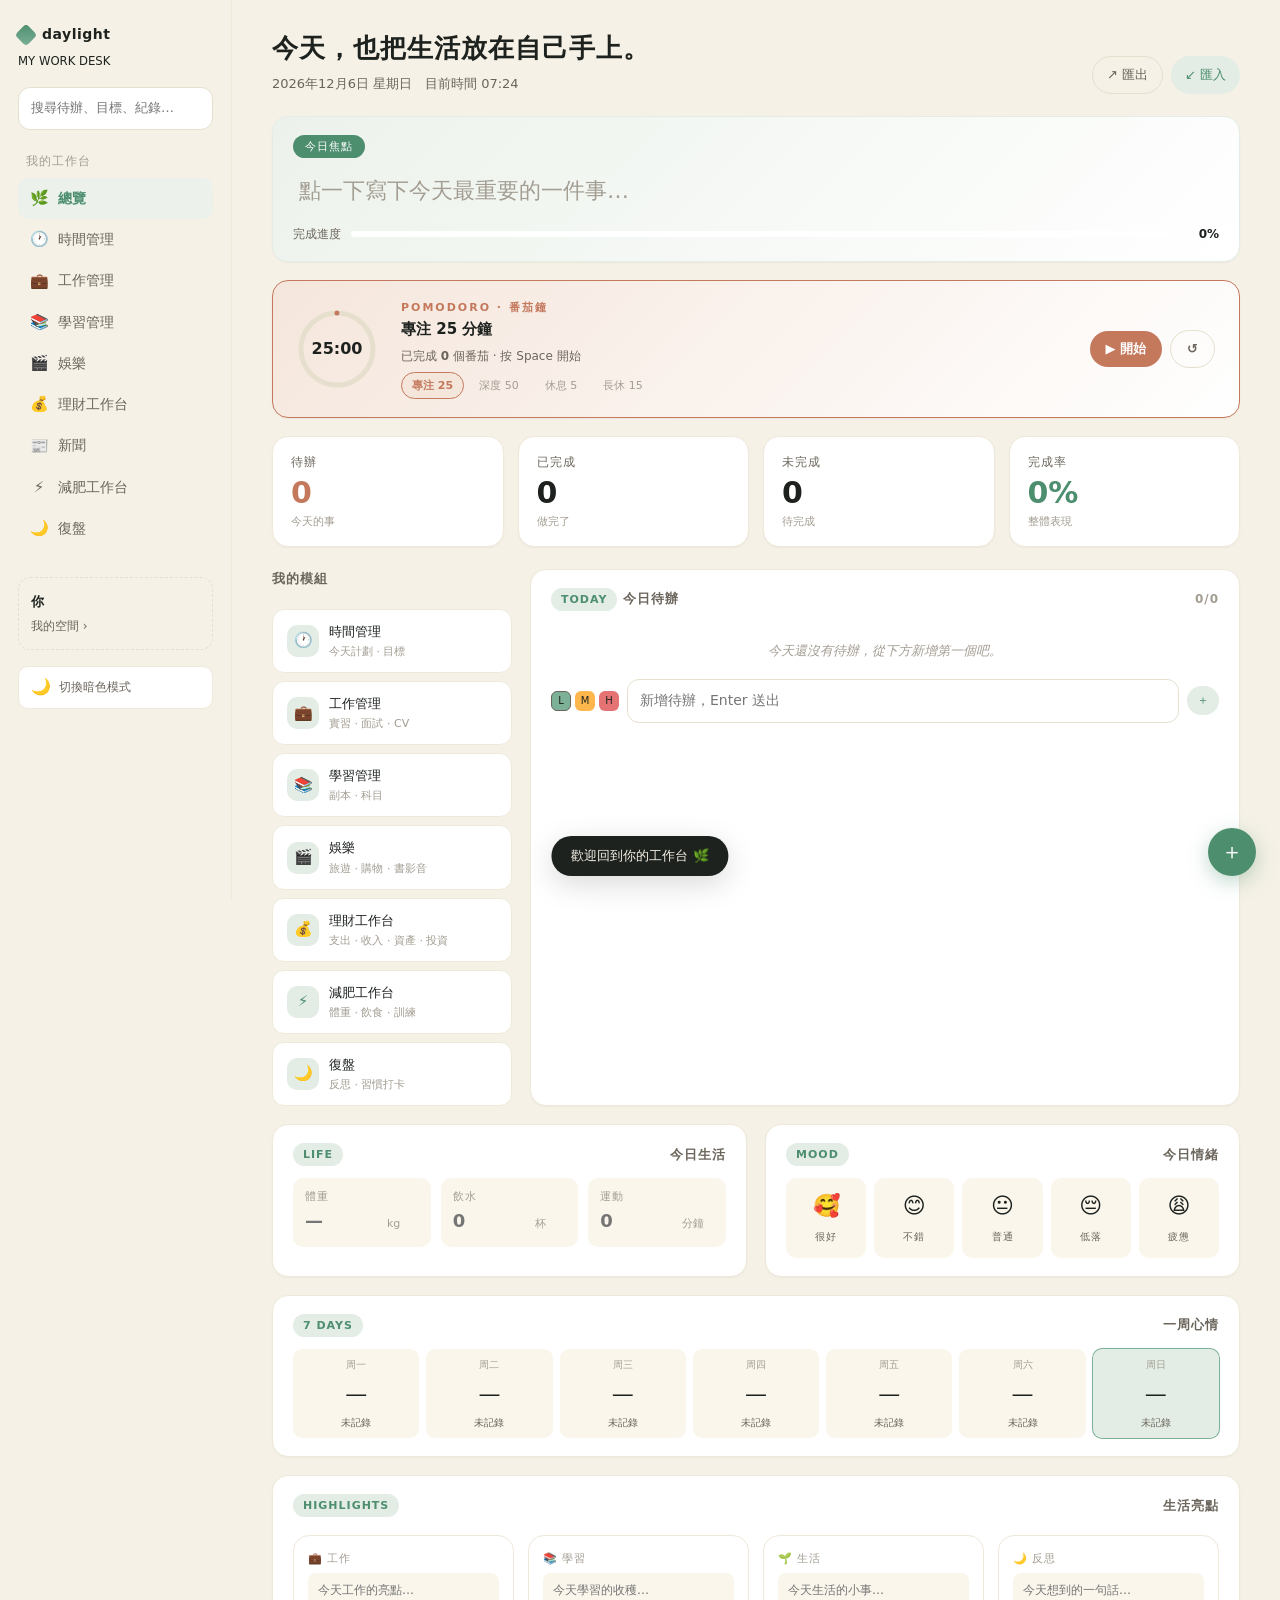
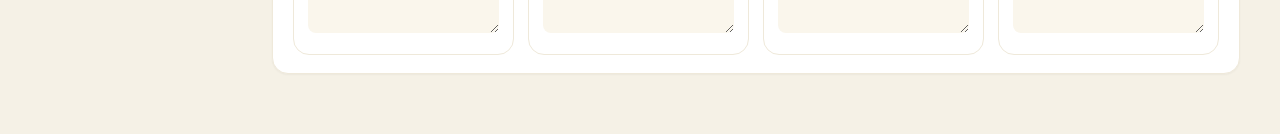
==== commit 38a149c6: "Fix automatic RSS news loading" ====
--- a/daylight-desk.html
+++ b/daylight-desk.html
@@ -233,11 +233,32 @@
     padding: 10px 12px;
     transition: border-color .15s, box-shadow .15s, background .3s;
   }
+  input[type=date], input[type=number]{
+    width:100%;
+    border:1px solid var(--line);
+    background:var(--surface);
+    color:var(--ink-1);
+    border-radius:var(--r-md);
+    padding:10px 12px;
+    transition:border-color .15s, box-shadow .15s, background .3s;
+  }
   input[type=text]:focus, textarea:focus, select:focus{
     outline:none;
     border-color: var(--accent-2);
     box-shadow: 0 0 0 3px var(--accent-bg);
   }
+  input[type=date]:focus, input[type=number]:focus{
+    outline:none;
+    border-color:var(--accent-2);
+    box-shadow:0 0 0 3px var(--accent-bg);
+  }
+  body.dark input[type=date]{color-scheme:dark}
+  body.dark input[type=date]::-webkit-datetime-edit,
+  body.dark input[type=date]::-webkit-datetime-edit-text,
+  body.dark input[type=date]::-webkit-datetime-edit-month-field,
+  body.dark input[type=date]::-webkit-datetime-edit-day-field,
+  body.dark input[type=date]::-webkit-datetime-edit-year-field{color:var(--ink-1)}
+  body.dark input[type=date]::-webkit-calendar-picker-indicator{filter:invert(.86);opacity:.9}
   .input-inline{
     display:flex;gap:8px;
   }
@@ -381,6 +402,7 @@
   .task-item .prio-dot.mid{background:#ffb74d}
   .task-item .prio-dot.low{background:var(--accent-2)}
   .task-item .task-text{flex:1;font-size:13px}
+  .task-item .todo-date{font-size:10px;color:var(--ink-3);margin-top:1px}
   .task-item .del{color:var(--ink-3);font-size:14px;opacity:0;transition:opacity .15s}
   .task-item:hover .del{opacity:1}
   .task-item .del:hover{color:var(--warm)}
@@ -420,6 +442,7 @@
   .mood-btn.on{background:var(--accent-bg);border-color:var(--accent-2)}
   .mood-btn .emo{font-size:22px;display:block;margin-bottom:2px}
   .mood-btn .name{font-size:10px;color:var(--ink-2);letter-spacing:1px}
+  .mood-week{display:grid;grid-template-columns:repeat(7,1fr);gap:7px}.mood-day{padding:8px 4px;text-align:center;background:var(--surface-2);border-radius:9px}.mood-day.today{background:var(--accent-bg);box-shadow:0 0 0 1px var(--accent-2)}.mood-day .wd{font-size:10px;color:var(--ink-3)}.mood-day .emo{font-size:22px;margin:4px 0}.mood-day .md{font-size:10px;color:var(--ink-2)}
 
   .highlights{display:grid;grid-template-columns:repeat(4,1fr);gap:14px;margin-top:18px}
   .hi-card{background:var(--surface);border-radius:var(--r-lg);padding:14px;border:1px solid var(--line-soft)}
@@ -474,6 +497,9 @@
   .ev-row{display:flex;align-items:center;gap:10px;padding:8px 12px;background:var(--surface-2);border-radius:10px;margin-bottom:6px}
   .ev-row .time{font-size:12px;color:var(--ink-2);min-width:50px;font-variant-numeric:tabular-nums}
   .ev-row .title{flex:1;font-size:13px}
+  .ev-row.todo-row .title.done{text-decoration:line-through;color:var(--ink-3)}
+  .ev-row.todo-row .todo-kind{font-size:10px;color:var(--accent);min-width:38px}
+  .ev-row.todo-row .todo-check{font-size:13px;color:var(--accent);padding:2px 4px}
   .ev-row .ev-action{color:var(--ink-3);font-size:12px;opacity:0;transition:opacity .15s;padding:2px 4px}
   .ev-row:hover .ev-action{opacity:1}.ev-row .ev-action:hover{color:var(--accent)}
   .ev-row .ev-action.del:hover{color:var(--warm)}
@@ -552,6 +578,7 @@
   .subj-item:hover{background:var(--surface-2)}
   .subj-item.active{background:var(--surface-mint);color:var(--accent);font-weight:600}
   .subj-item .count{margin-left:auto;font-size:11px;color:var(--ink-3)}
+  .subj-edit{font-size:12px;color:var(--ink-3);padding:2px 4px;opacity:0}.subj-item:hover .subj-edit,.subj-item.active .subj-edit{opacity:1}.subj-edit:hover{color:var(--accent)}
 
   .subject-detail{display:flex;flex-wrap:wrap;gap:6px;margin-top:10px}
   .tag{
@@ -630,7 +657,10 @@
   .asset-group-title{font-size:12px;color:var(--ink-2);font-weight:600;margin-bottom:7px}
   .asset-actions{display:flex;gap:8px;align-items:center;margin-top:12px}
   .finance-news{grid-column:1/-1}
+  .finance-chart{grid-column:1/-1}.finance-chart-controls{display:flex;gap:8px;margin-bottom:14px}.finance-chart-controls select,.finance-chart-controls input{max-width:150px}.finance-status{padding:3px 9px;border-radius:99px;font-size:11px}.finance-status.normal{background:var(--accent-bg);color:var(--accent)}.finance-status.over{background:#f8dede;color:#c44b4b}.finance-chart-grid{display:grid;grid-template-columns:1fr 1fr;gap:20px}.pie-wrap{min-width:0}.pie-title{font-size:12px;color:var(--ink-2);margin-bottom:8px}.pie{width:150px;height:150px;margin:0 auto 10px;border-radius:50%;background:conic-gradient(var(--line) 0 100%);position:relative}.pie::after{content:'';position:absolute;inset:35px;background:var(--surface);border-radius:50%}.pie-legend{display:flex;flex-wrap:wrap;justify-content:center;gap:5px 10px;font-size:11px;color:var(--ink-2)}.pie-legend span::before{content:'';display:inline-block;width:8px;height:8px;border-radius:2px;background:var(--pie-color);margin-right:4px}@media (max-width:760px){.finance-chart-grid{grid-template-columns:1fr}}
   @media (max-width:960px){.finance-summary,.finance-grid{grid-template-columns:1fr}.finance-assets,.finance-news{grid-column:auto}}
+  .workout-form{display:grid;grid-template-columns:1.2fr 1fr 1fr auto;gap:8px}.exercise-records{display:flex;flex-direction:column;gap:6px;margin-top:12px}.exercise-row{display:flex;align-items:center;gap:10px;padding:9px 11px;background:var(--surface-2);border-radius:9px;font-size:12px}.exercise-row .exercise-main{flex:1}.exercise-row .exercise-meta{font-size:11px;color:var(--ink-3);margin-top:2px}.exercise-row .del{color:var(--ink-3)}.exercise-row .del:hover{color:var(--warm)}
+  @media (max-width:760px){.workout-form{grid-template-columns:1fr 1fr}.workout-form .btn{grid-column:1/-1;justify-self:start}}
 
   /* ========== 書影音 ========== */
   .media-form{display:grid;grid-template-columns:150px 1fr 180px;gap:10px;align-items:center}
@@ -669,6 +699,19 @@
   .media-delete{float:right;color:var(--ink-3);font-size:13px;padding:2px 4px}
   @media (max-width:960px){.media-form{grid-template-columns:1fr}.media-form .wide{grid-column:auto}.media-list{grid-template-columns:1fr}}
 
+  /* ========== 新聞推送 ========== */
+  .news-digest{background:var(--surface);border:1px solid var(--line-soft);border-radius:var(--r-lg);padding:20px;box-shadow:var(--shadow-sm)}
+  .news-digest-head{display:flex;align-items:flex-end;justify-content:space-between;gap:16px;margin-bottom:16px}.news-digest-kicker{font-size:11px;color:var(--accent);letter-spacing:2px;font-weight:700}.news-digest-title{font-size:22px;font-weight:600;margin:5px 0 4px}.news-digest-date{font-size:12px;color:var(--ink-3)}.news-digest-actions{display:flex;align-items:center;gap:12px}.news-digest-count{font-size:12px;color:var(--ink-2);white-space:nowrap}.news-refresh{width:38px;height:38px;border:1px solid var(--accent-2);border-radius:50%;background:var(--accent-bg);color:var(--accent);font-size:24px;line-height:1;cursor:pointer}.news-refresh:hover{background:var(--accent);color:#fff}.news-refresh.loading{animation:news-spin .8s linear infinite}@keyframes news-spin{to{transform:rotate(360deg)}}
+  .news-category-tabs{display:flex;gap:7px;overflow-x:auto;padding-bottom:4px;margin-bottom:14px}.news-category-tab{border:1px solid var(--line-soft);background:var(--surface-2);color:var(--ink-2);border-radius:999px;padding:6px 11px;font-size:11px;white-space:nowrap;cursor:pointer}.news-category-tab.active{background:var(--ink-1);border-color:var(--ink-1);color:var(--surface)}
+  .news-items{display:flex;flex-direction:column;gap:12px}.news-item-card{display:flex;gap:14px;padding:12px;background:var(--surface);border:1px solid var(--line-soft);border-radius:16px;box-shadow:var(--shadow-sm)}.news-item-cover{width:128px;height:96px;flex:0 0 128px;border-radius:11px;background:var(--surface-2);display:grid;place-items:center;overflow:hidden;color:var(--ink-3);font-size:28px}.news-item-cover img{width:100%;height:100%;object-fit:cover}.news-item-copy{min-width:0;flex:1}.news-item-top{display:flex;align-items:center;gap:8px;margin-bottom:5px}.news-item-category{font-size:10px;color:var(--accent);background:var(--accent-bg);padding:3px 7px;border-radius:99px}.news-item-date{font-size:10px;color:var(--ink-3)}.news-item-title{font-size:16px;font-weight:600;line-height:1.35;word-break:break-word}.news-item-summary{font-size:12px;line-height:1.55;color:var(--ink-2);margin-top:5px}.news-item-foot{display:flex;align-items:center;gap:7px;flex-wrap:wrap;margin-top:8px;font-size:11px;color:var(--ink-3)}.news-item-read{color:var(--accent);text-decoration:none}.news-item-read:hover{text-decoration:underline}.news-item-delete{margin-left:auto;color:var(--ink-3);padding:1px 4px}.news-item-delete:hover{color:var(--warm)}
+  .news-item-form{display:grid;grid-template-columns:140px 1fr 160px;gap:8px}.news-item-form .wide{grid-column:1/-1}.news-item-form textarea{min-height:64px}.news-item-form .btn{justify-self:start}
+  .news-grid{display:grid;grid-template-columns:repeat(2,1fr);gap:14px}
+  .news-source-card{display:flex;flex-direction:column;gap:10px;padding:18px;background:var(--surface);border:1px solid var(--line-soft);border-radius:var(--r-lg);box-shadow:var(--shadow-sm)}
+  .news-source-head{display:flex;align-items:flex-start;gap:10px}.news-source-icon{width:34px;height:34px;display:grid;place-items:center;border-radius:11px;background:var(--accent-bg);font-size:18px;flex:0 0 34px}.news-source-copy{min-width:0;flex:1}.news-source-name{font-size:15px;font-weight:600}.news-source-category{font-size:11px;color:var(--ink-3);margin-top:3px}.news-source-desc{font-size:12px;line-height:1.6;color:var(--ink-2);min-height:38px}.news-source-actions{display:flex;align-items:center;gap:8px;margin-top:auto}.news-open{display:inline-flex;align-items:center;gap:5px;padding:7px 11px;border-radius:9px;background:var(--accent);color:#fff;font-size:12px;text-decoration:none}.news-open:hover{background:var(--accent-2);color:#fff}.news-rss{font-size:11px;color:var(--accent);text-decoration:none}.news-rss:hover{text-decoration:underline}.news-delete{margin-left:auto;color:var(--ink-3);font-size:13px;padding:2px 4px}.news-delete:hover{color:var(--warm)}
+  .news-form{display:grid;grid-template-columns:1fr 1fr 1fr 1fr auto;gap:8px}.news-form .btn{justify-self:start}.news-list{display:grid;grid-template-columns:repeat(2,1fr);gap:14px;margin-top:14px}.news-note{padding:14px 16px;background:var(--surface-2);border-radius:12px;color:var(--ink-2);font-size:12px;line-height:1.7}
+  @media (max-width:960px){.news-form{grid-template-columns:1fr 1fr}.news-form .btn{grid-column:1/-1}.news-list{grid-template-columns:1fr}.news-item-form{grid-template-columns:1fr 1fr}.news-item-form .wide{grid-column:1/-1}}
+  @media (max-width:760px){.news-grid{grid-template-columns:1fr}.news-form,.news-item-form{grid-template-columns:1fr}.news-form .btn,.news-item-form .wide{grid-column:auto}.news-item-card{gap:10px}.news-item-cover{width:92px;height:82px;flex-basis:92px}.news-item-title{font-size:14px}.news-digest-head{align-items:flex-start;flex-direction:column;gap:5px}}
+
   /* ========== 復盤 ========== */
   .quote{
     text-align:center;color:var(--ink-2);
@@ -676,6 +719,10 @@
     margin: 8px 0 28px;
     font-style:italic;
   }
+  body.dark #sec-review .quote{color:var(--accent-2)}
+  body.dark #sec-review .card-title,
+  body.dark #sec-review label,
+  body.dark #sec-review .rev-grid > div > div{color:var(--ink-1)!important}
   .rev-grid{display:grid;grid-template-columns:1fr 1fr;gap:14px}
   .rev-grid textarea{min-height:120px}
   .rev-actions{display:flex;justify-content:flex-end;margin-top:12px}
@@ -1003,6 +1050,7 @@
       <div class="nav-item" data-go="learning"><span class="nav-ico">📚</span>學習管理<span class="nav-key">4</span></div>
       <div class="nav-item" data-go="entertainment"><span class="nav-ico">🎬</span>娛樂<span class="nav-key">5</span></div>
       <div class="nav-item" data-go="finance"><span class="nav-ico">💰</span>理財工作台<span class="nav-key">6</span></div>
+      <div class="nav-item" data-go="news"><span class="nav-ico">📰</span>新聞<span class="nav-key">7</span></div>
       <div class="nav-item" data-go="weightloss"><span class="nav-ico">⚡</span>減肥工作台<span class="nav-key">8</span></div>
       <div class="nav-item" data-go="review"><span class="nav-ico">🌙</span>復盤<span class="nav-key">9</span></div>
     </nav>
@@ -1129,6 +1177,8 @@
         </div>
       </div>
 
+      <div class="card" style="margin-top:18px"><div class="card-title"><span class="badge">7 DAYS</span> 一周心情</div><div class="mood-week" id="moodWeek"></div></div>
+
       <div class="card" style="margin-top:18px">
         <div class="card-title"><span class="badge">HIGHLIGHTS</span> 生活亮點</div>
         <div class="highlights">
@@ -1209,6 +1259,7 @@
           <div class="task-list" id="weekTodos"></div>
           <div class="input-inline" style="margin-top:10px">
             <input type="text" id="newWeekTodo" placeholder="新增本週待辦…" />
+            <input type="date" id="weekTodoDate" aria-label="本週待辦日期" style="max-width:160px" />
             <button class="btn btn-mini" id="addWeekTodo">＋</button>
           </div>
         </div>
@@ -1220,6 +1271,7 @@
           <div class="task-list" id="dayTodos"></div>
           <div class="input-inline" style="margin-top:10px">
             <input type="text" id="newDayTodo" placeholder="新增今日待辦…" />
+            <input type="date" id="dayTodoDate" aria-label="日待辦日期" style="max-width:160px" />
             <button class="btn btn-mini" id="addDayTodo">＋</button>
           </div>
         </div>
@@ -1359,6 +1411,7 @@
             <select id="finExpenseCategory"><option>衣</option><option>食</option><option>住</option><option>行</option><option>其他</option></select>
             <select id="finExpenseCurrency"><option value="HKD">港幣 HKD</option><option value="CNY">人民幣 CNY</option><option value="USD">美元 USD</option><option value="EUR">歐元 EUR</option><option value="OTHER">其他</option></select>
             <input type="text" id="finExpenseAmount" placeholder="金額" />
+            <input type="date" id="finExpenseDate" />
             <input class="wide" type="text" id="finExpenseNote" placeholder="備註（可選）" />
             <button class="btn" id="finAddExpense">＋ 新增支出</button>
           </div>
@@ -1371,6 +1424,7 @@
             <select id="finIncomeCategory"><option>工資</option><option>紅包</option><option>其他</option></select>
             <select id="finIncomeCurrency"><option value="HKD">港幣 HKD</option><option value="CNY">人民幣 CNY</option><option value="USD">美元 USD</option><option value="EUR">歐元 EUR</option><option value="OTHER">其他</option></select>
             <input type="text" id="finIncomeAmount" placeholder="金額" />
+            <input type="date" id="finIncomeDate" />
             <input class="wide" type="text" id="finIncomeNote" placeholder="備註（可選）" />
             <button class="btn" id="finAddIncome">＋ 新增收入</button>
           </div>
@@ -1383,6 +1437,7 @@
           <div class="asset-actions">
             <select id="finAssetGroup" style="max-width:130px"><option>銀行</option><option>支付寶</option><option>微信</option><option>其他</option></select>
             <input type="text" id="finAssetName" placeholder="帳戶名稱" />
+            <select id="finAssetCurrency" style="max-width:130px"><option value="HKD">港幣 HKD</option><option value="CNY">人民幣 CNY</option><option value="USD">美元 USD</option><option value="EUR">歐元 EUR</option><option value="JPY">日圓 JPY</option><option value="GBP">英鎊 GBP</option><option value="OTHER">其他</option></select>
             <input type="text" id="finAssetAmount" placeholder="金額" />
             <button class="btn btn-mini" id="finAddAsset">＋ 新增</button>
           </div>
@@ -1399,9 +1454,50 @@
           <div class="finance-list" id="finNewsList"></div>
         </div>
       </div>
+
+      <div class="card finance-chart">
+        <div class="card-title"><span><span class="badge">ANALYTICS</span> 收支分析</span><span class="finance-status normal" id="finStatus">收支正常</span></div>
+        <div class="finance-chart-controls"><select id="finChartPeriod"><option value="day">每天</option><option value="week" selected>每週</option></select><input type="date" id="finChartDate" /><select id="finChartCurrency"><option value="ALL">全部币种</option><option value="HKD">HKD</option><option value="CNY">CNY</option><option value="USD">USD</option><option value="EUR">EUR</option><option value="JPY">JPY</option><option value="GBP">GBP</option></select></div>
+        <div class="finance-chart-grid"><div class="pie-wrap"><div class="pie-title">支出分類</div><div class="pie" id="finExpensePie"></div><div class="pie-legend" id="finExpenseLegend"></div></div><div class="pie-wrap"><div class="pie-title">收入分類</div><div class="pie" id="finIncomePie"></div><div class="pie-legend" id="finIncomeLegend"></div></div></div>
+      </div>
     </section>
 
-    <!-- ===== 6. 書影音 ===== -->
+    <!-- ===== 6. 新聞推送 ===== -->
+    <section class="section" id="sec-news">
+      <div class="page-header">
+        <div>
+          <h1>新聞推送</h1>
+          <div class="sub">像每日資訊簡報一樣，按分類整理新聞、摘要和來源</div>
+        </div>
+      </div>
+
+      <div class="news-digest">
+        <div class="news-digest-head"><div><div class="news-digest-kicker">DAILY BRIEF</div><div class="news-digest-title">今日重點新聞</div><div class="news-digest-date" id="newsDigestDate"></div></div><div class="news-digest-actions"><div class="news-digest-count" id="newsDigestCount">0 條資訊</div><button class="news-refresh" id="newsRefreshBtn" title="刷新新聞">↻</button></div></div>
+        <div class="news-category-tabs" id="newsCategoryTabs"></div>
+        <div class="news-items" id="newsItemList"></div>
+      </div>
+
+      <div class="card" style="margin-top:18px">
+        <div class="card-title"><span><span class="badge">SOURCES</span> 連接新聞來源</span><span style="font-size:11px;color:var(--ink-3)">點擊來源查看最新內容</span></div>
+        <div class="news-grid" id="newsDefaultList"></div>
+      </div>
+
+      <div class="card" style="margin-top:18px">
+        <div class="card-title"><span><span class="badge">CUSTOM</span> 自訂新聞來源</span></div>
+        <div class="news-form">
+          <input type="text" id="newsSourceName" placeholder="來源名稱，例如：明報" />
+          <input type="text" id="newsSourceUrl" placeholder="網址 https://…" />
+          <input type="text" id="newsSourceRss" placeholder="RSS 地址（可選；內置來源不用填）" />
+          <input type="text" id="newsSourceCategory" placeholder="分類，例如：香港 / 中文" />
+          <button class="btn" id="newsAddSource">＋ 新增來源</button>
+        </div>
+        <div class="news-list" id="newsCustomList"></div>
+      </div>
+
+      <div class="news-note" style="margin-top:18px">新聞會在打開本頁或點擊右上角刷新時自動讀取。內置來源已經設定好，你不需要逐條新增新聞；如果某個 RSS 暫時失效，其他來源仍會繼續顯示。</div>
+    </section>
+
+    <!-- ===== 7. 書影音 ===== -->
     <section class="section" id="sec-media">
       <div class="page-header">
         <div>
@@ -1574,23 +1670,14 @@
         </div>
 
         <div class="card">
-          <div class="card-title">
-            <span><span class="badge">📅 WEEK</span> 一週訓練安排</span>
-          </div>
-          <div class="wl-week-grid" id="wlWeekGrid"></div>
-          <div style="margin-top:14px;padding:10px 14px;background:var(--surface-2);border-radius:10px;font-size:12px;color:var(--ink-2);line-height:1.6">
-            <b style="color:var(--warm)">下班日（17:30 後）</b> 是主窗口。周末若加班 → 只做墊上 10 分鐘 + 管住嘴；不加班 → 加量。
-          </div>
-          <div class="card-title" style="margin-top:18px">
-            <span><span class="badge">🧘 YOGA</span> 瑜伽墊 10 分鐘循環</span>
-          </div>
-          <table class="wl-ex-table" id="wlExTable">
-            <thead><tr><th>動作</th><th>組數</th><th>要點</th></tr></thead>
-            <tbody id="wlExBody"></tbody>
-          </table>
-          <div class="wl-principle" style="margin-top:14px">
-            <b>建議：</b>每天早上起上完廁所、空腹稱一次，曲線才准。波動正常，看大趨勢。
-          </div>
+          <div class="card-title"><span><span class="badge">🏃 TRAINING</span> 運動記錄</span></div>
+          <div class="workout-form">
+            <select id="wlExerciseType"><option>步行</option><option>跑步</option><option>瑜伽</option><option>力量訓練</option><option>游泳</option><option>騎單車</option><option>跳舞</option><option>伸展</option><option>其他</option></select>
+            <input type="date" id="wlExerciseDate" />
+            <input type="number" min="1" id="wlExerciseMinutes" placeholder="運動分鐘" />
+            <button class="btn btn-mini" id="wlAddExercise">＋ 記錄運動</button>
+          </div>
+          <div class="exercise-records" id="wlExerciseRecords"></div>
         </div>
       </div>
 
@@ -1665,6 +1752,7 @@
   tasks: [],
   todayLife: { weight: '', water: '', exercise: '' },
   todayMood: null,
+  dailyRecords: {},
   highlights: { work: '', learning: '', life: '', review: '' },
   time: {
     todayPlan: '',
@@ -1699,6 +1787,8 @@
     investmentNews: []
   },
   media: [],
+  newsSources: [],
+  newsItems: [],
   personal: {
     travel: { entries: [] },
     shopping: [],
@@ -1735,6 +1825,7 @@
       { name: '貓牛式', sets: '1 分鐘', tip: '脊柱一節一節動' },
       { name: '嬰兒式 + 眼鏡蛇', sets: '1 分鐘', tip: '放鬆收尾' }
     ],
+    exerciseRecords: [],
     defaultChecks: [
       { key: 'water', txt: '喝夠 2L 水（約 8 杯）', tip: '飯前一杯，會少吃' },
       { key: 'walk',  txt: '步數 6000+',                tip: '午休散步 10 分鐘就能攢' },
@@ -1760,12 +1851,21 @@
       }
       if(!next.personal.shopping || !Array.isArray(next.personal.shopping)) next.personal.shopping=[];
       next.personal.shopping = next.personal.shopping.map(x => typeof x==='string' ? {id:uid(),category:'其他',item:x,price:'',date:'',note:''} : Object.assign({id:uid(),category:'其他',item:'',price:'',date:'',note:''},x));
+      if(!Array.isArray(next.newsSources)) next.newsSources=[];
+      next.newsSources = next.newsSources.map(x => Object.assign({id:uid(),name:'',url:'',category:'其他'},x)).filter(x => x.name && x.url);
+      if(!Array.isArray(next.newsItems)) next.newsItems=[];
+      next.newsItems = next.newsItems.map(x => Object.assign({id:uid(),category:'其他',title:'',summary:'',source:'',url:'',date:'',cover:''},x)).filter(x => x.title);
       return next;
     }
   }catch(e){}
   return defaultState();
 }
 function saveState(){ try{ localStorage.setItem(KEY, JSON.stringify(state)); }catch(e){} }
+function saveDailySnapshot(){
+  if(!state.dailyRecords || typeof state.dailyRecords!=='object') state.dailyRecords={};
+  const d=today(), prev=state.dailyRecords[d]||{};
+  state.dailyRecords[d]=Object.assign(prev,{date:d,life:Object.assign({},state.todayLife),mood:state.todayMood,focus:state.focus.text,plan:state.time?.todayPlan||'',highlights:Object.assign({},state.highlights),tasks:{total:state.tasks.length,done:state.tasks.filter(t=>t.done).length}});
+}
 
 /* ========== 公用 ========== */
 const $ = (s, p=document) => p.querySelector(s);
@@ -1792,6 +1892,12 @@
 const moodScores = {great:5,good:4,ok:3,meh:2,bad:1};
 
 function esc(s){ return String(s||'').replace(/[&<>"']/g, c => ({'&':'&amp;','<':'&lt;','>':'&gt;','"':'&quot;',"'":'&#39;'}[c])); }
+function safeHttpUrl(value){
+  try{
+    const url = new URL(String(value||'').trim());
+    return ['http:','https:'].includes(url.protocol) ? url.href : '';
+  }catch(e){ return ''; }
+}
 
 /* ========== Toast ========== */
 let toastTimer;
@@ -1984,6 +2090,7 @@
 let currentPrio = 'low';
 
 function renderOverview(){
+  if(!state.dailyRecords || typeof state.dailyRecords !== 'object') state.dailyRecords = {};
   const d = new Date();
   const w = ['日','一','二','三','四','五','六'][d.getDay()];
   const md = `${d.getFullYear()}年${d.getMonth()+1}月${d.getDate()}日 星期${w}`;
@@ -2020,11 +2127,11 @@
     `).join('');
     $$('.task-item .check', tl).forEach(el => el.onclick = e => {
       const id = e.target.closest('.task-item').dataset.id;
-      const t = state.tasks.find(x=>x.id===id); t.done = !t.done; saveState(); renderOverview();
+      const t = state.tasks.find(x=>x.id===id); t.done = !t.done; saveDailySnapshot(); saveState(); renderOverview();
     });
     $$('.task-item .del', tl).forEach(el => el.onclick = e => {
       const id = e.target.closest('.task-item').dataset.id;
-      state.tasks = state.tasks.filter(x=>x.id!==id); saveState(); renderOverview();
+      state.tasks = state.tasks.filter(x=>x.id!==id); saveDailySnapshot(); saveState(); renderOverview();
     });
   }
 
@@ -2033,6 +2140,18 @@
   $('#lifeExercise').value = state.todayLife.exercise || '';
 
   $$('.mood-btn').forEach(b => b.classList.toggle('on', b.dataset.mood === state.todayMood));
+
+  const moodEmos={great:'🥰',good:'😊',ok:'😐',meh:'😔',bad:'😩'};
+  const moodNames={great:'很好',good:'不錯',ok:'普通',meh:'低落',bad:'疲憊'};
+  const moodWeek=$('#moodWeek');
+  const now=new Date(), monday=new Date(now);
+  monday.setDate(now.getDate()-((now.getDay()+6)%7));
+  moodWeek.innerHTML=Array.from({length:7},(_,i)=>{
+    const dd=new Date(monday); dd.setDate(monday.getDate()+i);
+    const dk=fmtDate(dd);
+    const mood=state.dailyRecords?.[dk]?.mood || state.review.entries?.[dk]?.mood || '';
+    return `<div class="mood-day ${dk===today()?'today':''}"><div class="wd">周${['一','二','三','四','五','六','日'][i]}</div><div class="emo">${moodEmos[mood]||'—'}</div><div class="md">${moodNames[mood]||'未記錄'}</div></div>`;
+  }).join('');
 
   $('#hiWork').value = state.highlights.work || '';
   $('#hiLearning').value = state.highlights.learning || '';
@@ -2043,6 +2162,8 @@
   const td2 = today();
   if(state.pomo.date !== td2){ state.pomo.date = td2; state.pomo.count = 0; saveState(); }
   $('#pomoCount').textContent = state.pomo.count;
+  saveDailySnapshot();
+  saveState();
 }
 
 /* ========== 時間管理 ========== */
@@ -2051,6 +2172,7 @@
 
 function renderTime(){
   $('#todayPlan').value = state.time.todayPlan || '';
+  if(!$('#dayTodoDate').value) $('#dayTodoDate').value = selectedDate || today();
   renderCalendar();
   renderSelectedDay();
 
@@ -2090,11 +2212,13 @@
       const isToday = c.date === today();
       const isSel = c.date === selectedDate;
       const hasEvent = (state.time.events[c.date]||[]).length > 0;
-      return `<div class="cal-day ${c.dim?'dim':''} ${isToday?'today':''} ${isSel?'selected':''}" data-date="${c.date}">${c.d}${hasEvent?'<span class="dot"></span>':''}</div>`;
+      const hasTodo = [...(state.time.dailyTodos||[]),...(state.time.weeklyTodos||[])].some(t=>t.date===c.date);
+      return `<div class="cal-day ${c.dim?'dim':''} ${isToday?'today':''} ${isSel?'selected':''}" data-date="${c.date}">${c.d}${(hasEvent||hasTodo)?'<span class="dot"></span>':''}</div>`;
     }).join('')}
   `;
   $$('.cal-day').forEach(el => el.onclick = () => {
     selectedDate = el.dataset.date;
+    if($('#dayTodoDate')) $('#dayTodoDate').value = selectedDate;
     renderCalendar();
     renderSelectedDay();
   });
@@ -2103,14 +2227,22 @@
 function renderSelectedDay(){
   $('#selDateLabel').textContent = selectedDate;
   const evs = state.time.events[selectedDate] || [];
+  const todos = [...(state.time.dailyTodos||[]),...(state.time.weeklyTodos||[])].filter(t=>t.date===selectedDate);
   const el = $('#eventList');
-  if(!evs.length){ el.innerHTML = '<div class="empty">這一天還沒有安排</div>'; return; }
+  if(!evs.length && !todos.length){ el.innerHTML = '<div class="empty">這一天還沒有安排</div>'; return; }
   el.innerHTML = evs.map(e => `
-    <div class="ev-row" data-id="${e.id}">
+    <div class="ev-row event-row" data-id="${e.id}">
       <div class="time">${esc(e.time||'—')}</div>
       <div class="title">${esc(e.title)}</div>
       <button class="ev-action edit" title="編輯">✎</button>
       <button class="ev-action del" title="刪除">✕</button>
+    </div>
+  `).join('') + todos.map(t => `
+    <div class="ev-row todo-row ${t.done?'done':''}" data-id="${t.id}">
+      <div class="todo-kind">${t.date===selectedDate?'To-do':'待辦'}</div>
+      <div class="title ${t.done?'done':''}">${esc(t.text)}</div>
+      <button class="todo-check" title="${t.done?'取消完成':'標記完成'}">${t.done?'✓':'○'}</button>
+      <button class="ev-action todo-del del" title="刪除">✕</button>
     </div>
   `).join('');
   $$('.ev-row .edit', el).forEach(b => b.onclick = async e => {
@@ -2122,11 +2254,22 @@
     ],submitText:'保存修改'});
     if(data && data.title){ event.title=data.title; event.time=data.time||''; saveState(); renderSelectedDay(); renderCalendar(); showToast('日程已更新 ✓'); }
   });
-  $$('.ev-row .del', el).forEach(b => b.onclick = e => {
+  $$('.event-row .del', el).forEach(b => b.onclick = e => {
     const id = e.target.closest('.ev-row').dataset.id;
     state.time.events[selectedDate] = (state.time.events[selectedDate]||[]).filter(x=>x.id!==id);
     if(!state.time.events[selectedDate].length) delete state.time.events[selectedDate];
     saveState(); renderSelectedDay(); renderCalendar();
+  });
+  $$('.todo-row .todo-check', el).forEach(b => b.onclick = e => {
+    const id = e.target.closest('.todo-row').dataset.id;
+    const todo = [...(state.time.dailyTodos||[]),...(state.time.weeklyTodos||[])].find(x=>x.id===id);
+    if(todo){ todo.done=!todo.done; saveState(); renderTime(); }
+  });
+  $$('.todo-row .todo-del', el).forEach(b => b.onclick = e => {
+    const id = e.target.closest('.todo-row').dataset.id;
+    state.time.dailyTodos = (state.time.dailyTodos||[]).filter(x=>x.id!==id);
+    state.time.weeklyTodos = (state.time.weeklyTodos||[]).filter(x=>x.id!==id);
+    saveState(); renderTime();
   });
 }
 
@@ -2162,15 +2305,15 @@
   el.innerHTML = arr.map(t => `
     <div class="task-item ${t.done?'done':''}" data-id="${t.id}">
       <div class="check">${t.done?'✓':''}</div>
-      <div class="task-text">${esc(t.text)}</div>
+      <div class="task-text"><div>${esc(t.text)}</div>${t.date?`<div class="todo-date">📅 ${esc(t.date)}</div>`:''}</div>
       <button class="del">✕</button>
     </div>
   `).join('');
   $$('.task-item', el).forEach(item => {
     const id = item.dataset.id;
-    $('.check', item).onclick = () => { const t = arr.find(x=>x.id===id); t.done = !t.done; saveState(); renderTodoList(sel, arr, key); };
+    $('.check', item).onclick = () => { const t = arr.find(x=>x.id===id); t.done = !t.done; saveState(); renderTime(); };
     $('.del', item).onclick = () => {
-      const idx = arr.findIndex(x=>x.id===id); arr.splice(idx,1); saveState(); renderTodoList(sel, arr, key);
+      const idx = arr.findIndex(x=>x.id===id); arr.splice(idx,1); saveState(); renderTime();
     };
   });
 }
@@ -2257,10 +2400,20 @@
       <div class="subj-item ${state.learning.activeSubj===s.id?'active':''}" data-id="${s.id}">
         <span>${esc(s.name)}</span>
         <span class="count">${(s.tags||[]).length}</span>
+        <button class="subj-edit" data-id="${s.id}" title="編輯科目">✎</button>
       </div>
     `).join('');
     $$('.subj-item', el).forEach(it => it.onclick = () => {
       state.learning.activeSubj = it.dataset.id; saveState(); renderLearning();
+    });
+    $$('.subj-edit', el).forEach(btn => btn.onclick = async e => {
+      e.stopPropagation();
+      const subject = state.learning.subjects.find(s=>s.id===btn.dataset.id);
+      const data = await openModal({title:'編輯科目',fields:[
+        {key:'name',label:'科目名稱',value:subject.name,placeholder:'科目名稱'},
+        {key:'group',label:'類別',type:'select',value:subject.group,options:[{value:'專業',label:'專業'},{value:'語言',label:'語言'},{value:'技能',label:'技能'}]}
+      ],submitText:'保存修改'});
+      if(data && data.name){ subject.name=data.name; subject.group=data.group||subject.group; saveState(); renderLearning(); showToast('科目已更新 ✓'); }
     });
   });
 
@@ -2311,6 +2464,8 @@
   state.finance.incomes = Array.isArray(state.finance.incomes) ? state.finance.incomes : [];
   state.finance.assets = Array.isArray(state.finance.assets) ? state.finance.assets : [];
   state.finance.investmentNews = Array.isArray(state.finance.investmentNews) ? state.finance.investmentNews : [];
+  state.finance.expenses = state.finance.expenses.map(x => Object.assign({date:today(),currency:'HKD',category:'其他'},x));
+  state.finance.incomes = state.finance.incomes.map(x => Object.assign({date:today(),currency:'HKD',category:'其他'},x));
   return state.finance;
 }
 const moneyValue = v => { const n = parseFloat(String(v||'').replace(/,/g,'')); return Number.isFinite(n) ? n : 0; };
@@ -2320,12 +2475,40 @@
   arr.forEach(x => { const c=x.currency||'HKD'; totals[c]=(totals[c]||0)+moneyValue(x.amount); });
   return Object.entries(totals).map(([c,n]) => `${c} ${moneyText(n)}`).join(' · ') || '0';
 };
+function financeDateMatch(date, period, anchor){
+  if(!date) return false;
+  if(period==='day') return date===anchor;
+  const d=new Date(anchor+'T00:00:00'), start=new Date(d); start.setDate(d.getDate()-((d.getDay()+6)%7));
+  const end=new Date(start); end.setDate(start.getDate()+6);
+  const x=new Date(date+'T00:00:00'); return x>=start && x<=end;
+}
+function renderFinanceChart(f){
+  const anchor=$('#finChartDate').value||today(), period=$('#finChartPeriod').value, currency=$('#finChartCurrency').value;
+  const filter=x=>financeDateMatch(x.date||'',period,anchor)&&(currency==='ALL'||(x.currency||'HKD')===currency);
+  const build=(arr,pie,legend,colors)=>{
+    const totals={}; arr.filter(filter).forEach(x=>{totals[x.category||'其他']=(totals[x.category||'其他']||0)+moneyValue(x.amount);});
+    const entries=Object.entries(totals).filter(([,v])=>v>0), total=entries.reduce((a,[,v])=>a+v,0);
+    if(!total){pie.style.background='conic-gradient(var(--line) 0 100%)';legend.innerHTML='<span>暫無資料</span>';return 0;}
+    let cursor=0; pie.style.background='conic-gradient('+entries.map(([k,v],i)=>{const end=cursor+v/total*100,part=colors[i%colors.length]+' '+cursor+'% '+end+'%';cursor=end;return part;}).join(',')+')';
+    legend.innerHTML=entries.map(([k,v],i)=>'<span style="--pie-color:'+colors[i%colors.length]+'">'+esc(k)+' '+moneyText(v)+'</span>').join(''); return total;
+  };
+  const expense=build(f.expenses,$('#finExpensePie'),$('#finExpenseLegend'),['#e57373','#ffb74d','#c4785c','#d95f8d','#9e9e9e']);
+  const income=build(f.incomes,$('#finIncomePie'),$('#finIncomeLegend'),['#4d8e6f','#7cb097','#66bb6a','#8ec5a8','#9ccc65']);
+  const status=$('#finStatus'); status.textContent=expense>income?'支出超过收入':'收支正常'; status.className='finance-status '+(expense>income?'over':'normal');
+}
 
 function renderFinance(){
   const f = financeData();
   $('#finTotalIncome').textContent = currencySummary(f.incomes);
   $('#finTotalExpense').textContent = currencySummary(f.expenses);
   $('#finTotalAssets').textContent = currencySummary(f.assets) + '（未換算）';
+  if(!$('#finExpenseDate').value) $('#finExpenseDate').value=today();
+  if(!$('#finIncomeDate').value) $('#finIncomeDate').value=today();
+  if(!$('#finChartDate').value) $('#finChartDate').value=today();
+  renderFinanceChart(f);
+  $('#finChartPeriod').onchange = () => renderFinanceChart(f);
+  $('#finChartDate').onchange = () => renderFinanceChart(f);
+  $('#finChartCurrency').onchange = () => renderFinanceChart(f);
 
   const renderRows = (el, arr, kind) => {
     if(!arr.length){ el.innerHTML = '<div class="empty">還沒有紀錄</div>'; return; }
@@ -2363,17 +2546,17 @@
 
   $('#finAddExpense').onclick = () => {
     const amount=$('#finExpenseAmount').value.trim(); if(!moneyValue(amount)){showToast('請先填寫支出金額');return;}
-    f.expenses.push({id:uid(),category:$('#finExpenseCategory').value,currency:$('#finExpenseCurrency').value,amount,note:$('#finExpenseNote').value.trim(),date:today()});
-    $('#finExpenseAmount').value=''; $('#finExpenseNote').value=''; saveState(); renderFinance();
+    f.expenses.push({id:uid(),category:$('#finExpenseCategory').value,currency:$('#finExpenseCurrency').value,amount,note:$('#finExpenseNote').value.trim(),date:$('#finExpenseDate').value||today()});
+    $('#finExpenseAmount').value=''; $('#finExpenseNote').value=''; $('#finExpenseDate').value=today(); saveState(); renderFinance();
   };
   $('#finAddIncome').onclick = () => {
     const amount=$('#finIncomeAmount').value.trim(); if(!moneyValue(amount)){showToast('請先填寫收入金額');return;}
-    f.incomes.push({id:uid(),category:$('#finIncomeCategory').value,currency:$('#finIncomeCurrency').value,amount,note:$('#finIncomeNote').value.trim(),date:today()});
-    $('#finIncomeAmount').value=''; $('#finIncomeNote').value=''; saveState(); renderFinance();
+    f.incomes.push({id:uid(),category:$('#finIncomeCategory').value,currency:$('#finIncomeCurrency').value,amount,note:$('#finIncomeNote').value.trim(),date:$('#finIncomeDate').value||today()});
+    $('#finIncomeAmount').value=''; $('#finIncomeNote').value=''; $('#finIncomeDate').value=today(); saveState(); renderFinance();
   };
   $('#finAddAsset').onclick = () => {
     const name=$('#finAssetName').value.trim(); if(!name){showToast('請填寫帳戶名稱');return;}
-    f.assets.push({id:uid(),group:$('#finAssetGroup').value,name,amount:$('#finAssetAmount').value.trim(),currency:''});
+    f.assets.push({id:uid(),group:$('#finAssetGroup').value,name,amount:$('#finAssetAmount').value.trim(),currency:$('#finAssetCurrency').value});
     $('#finAssetName').value=''; $('#finAssetAmount').value=''; saveState(); renderFinance();
   };
   $('#finAddNews').onclick = () => {
@@ -2381,6 +2564,144 @@
     f.investmentNews.push({id:uid(),title,source:$('#finNewsSource').value.trim(),note:$('#finNewsNote').value.trim(),date:today()});
     $('#finNewsTitle').value=''; $('#finNewsSource').value=''; $('#finNewsNote').value=''; saveState(); renderFinance();
   };
+}
+
+/* ========== 新聞推送 ========== */
+const defaultNewsSources = [
+  {id:'bbc-zh', icon:'🌍', name:'BBC 中文', category:'國際 / 中文', desc:'國際新聞、深度報道與中文時事內容。', url:'https://www.bbc.com/zhongwen/simp', feed:'https://feeds.bbci.co.uk/zhongwen/simp/rss.xml'},
+  {id:'hkfp', icon:'🗞️', name:'Hong Kong Free Press', category:'香港 / English', desc:'香港獨立英文新聞與專題報道。', url:'https://hongkongfp.com/', feed:'https://hongkongfp.com/feed/'},
+  {id:'rthk-zh', icon:'📻', name:'香港電台 RTHK', category:'香港 / 中文', desc:'香港本地、財經、國際與社會新聞。', url:'https://news.rthk.hk/rthk/ch/home.htm', feed:'https://rthk.hk/rthk/news/rss/c_expressnews_greaterchina.xml', rss:'https://rthk.hk/rthk/news/rss/c_expressnews_greaterchina.xml'},
+  {id:'rthk-en', icon:'📻', name:'RTHK News', category:'Hong Kong / English', desc:'香港電台英文新聞與最新消息。', url:'https://news.rthk.hk/rthk/en/', rss:'https://news.rthk.hk/rthk/en/rss.htm'}
+];
+let newsLiveItems = [];
+function newsData(){
+  if(!Array.isArray(state.newsSources)) state.newsSources=[];
+  return state.newsSources;
+}
+let newsCategoryFilter = '全部';
+function newsItems(){
+  if(!Array.isArray(state.newsItems)) state.newsItems=[];
+  return state.newsItems;
+}
+function newsItemCardHtml(item){
+  const articleUrl=safeHttpUrl(item.url);
+  return `<div class="news-item-card" data-id="${esc(item.id)}">
+    <div class="news-item-cover">${item.cover?`<img src="${esc(item.cover)}" alt="${esc(item.title||'新聞圖片')}" />`:'📰'}</div>
+    <div class="news-item-copy"><div class="news-item-top"><span class="news-item-category">${esc(item.category||'其他')}</span><span class="news-item-date">${esc(item.date||'未填寫日期')}</span></div><div class="news-item-title">${esc(item.title)}</div>${item.summary?`<div class="news-item-summary">${esc(item.summary)}</div>`:''}<div class="news-item-foot"><span>${esc(item.source||'自訂來源')}</span>${articleUrl?`<span>·</span><a class="news-item-read" href="${esc(articleUrl)}" target="_blank" rel="noopener noreferrer">閱讀原文 ↗</a>`:''}<button class="news-item-delete" title="刪除資訊">✕</button></div></div>
+  </div>`;
+}
+function newsCardHtml(source, removable=false){
+  const url = safeHttpUrl(source.url);
+  if(!url) return '';
+  return `<div class="news-source-card" data-id="${esc(source.id)}">
+    <div class="news-source-head"><div class="news-source-icon">${esc(source.icon||'📰')}</div><div class="news-source-copy"><div class="news-source-name">${esc(source.name)}</div><div class="news-source-category">${esc(source.category||'其他')}</div></div></div>
+    <div class="news-source-desc">${esc(source.desc||'自訂新聞來源')}</div>
+    <div class="news-source-actions"><a class="news-open" href="${esc(url)}" target="_blank" rel="noopener noreferrer">打開來源 ↗</a>${source.rss&&safeHttpUrl(source.rss)?`<a class="news-rss" href="${esc(safeHttpUrl(source.rss))}" target="_blank" rel="noopener noreferrer">RSS</a>`:''}${removable?'<button class="news-delete" title="刪除來源">✕</button>':''}</div>
+  </div>`;
+}
+function renderNews(){
+  const defaults = $('#newsDefaultList');
+  const customs = $('#newsCustomList');
+  if(!defaults || !customs) return;
+  const items = [...newsLiveItems, ...newsItems()];
+  $('#newsDigestDate').textContent = `更新日期：${today()}`;
+  const categories=['全部','AI 科技','香港','國際','財經','建築','生活','其他'];
+  const tabs=$('#newsCategoryTabs');
+  tabs.innerHTML=categories.map(c=>`<button type="button" class="news-category-tab ${newsCategoryFilter===c?'active':''}" data-category="${esc(c)}">${esc(c)}</button>`).join('');
+  $$('.news-category-tab',tabs).forEach(b=>b.onclick=()=>{newsCategoryFilter=b.dataset.category;renderNews();});
+  const filtered=newsCategoryFilter==='全部'?items:items.filter(x=>(x.category||'其他')===newsCategoryFilter);
+  $('#newsDigestCount').textContent=`${filtered.length} 條資訊`;
+  $('#newsItemList').innerHTML=filtered.length?filtered.slice().sort((a,b)=>(b.date||'').localeCompare(a.date||'')).map(newsItemCardHtml).join(''):'<div class="news-note">還沒有這個分類的資訊。你可以在下方新增一條新聞摘要，或先連接常用新聞來源。</div>';
+  $$('#newsItemList .news-item-delete').forEach(b=>b.onclick=()=>{const id=b.closest('.news-item-card').dataset.id;state.newsItems=state.newsItems.filter(x=>x.id!==id);saveState();renderNews();showToast('已刪除資訊');});
+  defaults.innerHTML = defaultNewsSources.map(x=>newsCardHtml(x)).join('');
+  const sources = newsData();
+  customs.innerHTML = sources.length ? sources.map(x=>newsCardHtml(x,true)).join('') : '<div class="empty" style="grid-column:1/-1">還沒有自訂來源，可以在上方加入你常看的新聞網站。</div>';
+  $$('#newsCustomList .news-delete').forEach(b => b.onclick = () => {
+    const id = b.closest('.news-source-card').dataset.id;
+    state.newsSources = state.newsSources.filter(x=>x.id!==id);
+    saveState(); renderNews(); showToast('已刪除新聞來源');
+  });
+}
+function cleanNewsText(value){
+  const box=document.createElement('div'); box.innerHTML=String(value||'');
+  return (box.textContent||box.innerText||'').replace(/\s+/g,' ').trim();
+}
+function newsFeedCategory(source){
+  const value=String(source.feedCategory||source.category||'').toLowerCase();
+  if(value.includes('ai')||value.includes('科技')) return 'AI 科技';
+  if(value.includes('香港')||value.includes('hong kong')) return '香港';
+  if(value.includes('國際')||value.includes('international')) return '國際';
+  if(value.includes('財經')||value.includes('經濟')||value.includes('finance')) return '財經';
+  if(value.includes('建築')||value.includes('architecture')) return '建築';
+  if(value.includes('生活')||value.includes('life')) return '生活';
+  return '其他';
+}
+function newsFeedItem(source,item){
+  const description=cleanNewsText(item.description||item.content||'');
+  const image=(item.thumbnail||item.enclosure?.link||((item.description||'').match(/<img[^>]+src=["']([^"']+)/i)||[])[1]||'');
+  let date='';
+  if(item.pubDate){const d=new Date(item.pubDate);date=Number.isNaN(d.getTime())?'':fmtDate(d);}
+  return {id:`feed-${source.id}-${uid()}`,category:newsFeedCategory(source),title:cleanNewsText(item.title)||'未命名資訊',summary:description.slice(0,180),source:source.name,url:safeHttpUrl(item.link||item.guid||''),date,cover:safeHttpUrl(image)};
+}
+function newsXmlItems(xml){
+  const doc = new DOMParser().parseFromString(xml,'text/xml');
+  if(doc.querySelector('parsererror')) throw new Error('RSS 格式錯誤');
+  return [...doc.querySelectorAll('item, entry')].slice(0,12).map(node=>{
+    const text = name => node.querySelector(name)?.textContent || '';
+    const linkNode = node.querySelector('link');
+    const link = linkNode?.getAttribute('href') || linkNode?.textContent || text('guid');
+    return {title:text('title'),description:text('description')||text('summary')||text('content'),link,guid:text('guid'),pubDate:text('pubDate')||text('published')||text('updated'),thumbnail:(node.querySelector('media\\:thumbnail, thumbnail')?.getAttribute('url')||'')};
+  });
+}
+async function newsFetchWithTimeout(url, options={}){
+  const controller = new AbortController();
+  const timer = setTimeout(()=>controller.abort(),10000);
+  try { return await fetch(url,Object.assign({cache:'no-store',signal:controller.signal},options)); }
+  finally { clearTimeout(timer); }
+}
+async function newsFetchSource(source){
+  const feed = source.feed;
+  const endpoint='https://api.rss2json.com/v1/api.json?rss_url='+encodeURIComponent(feed)+'&count=12';
+  try {
+    const response=await newsFetchWithTimeout(endpoint);
+    if(response.ok){
+      const data=await response.json();
+      if(data.status==='ok' && Array.isArray(data.items) && data.items.length) return data.items;
+    }
+  } catch(e) {}
+  // 部分 RSS 不允許瀏覽器直接讀取，改用公開轉接服務再解析 XML。
+  const proxy='https://api.allorigins.win/raw?url='+encodeURIComponent(feed);
+  const response=await newsFetchWithTimeout(proxy);
+  if(!response.ok) throw new Error('feed request failed');
+  const xml=await response.text();
+  return newsXmlItems(xml);
+}
+async function loadNewsFeeds(){
+  const button=$('#newsRefreshBtn'); if(!button) return;
+  button.classList.add('loading'); button.disabled=true;
+  const sources=[...defaultNewsSources,...newsData().filter(x=>x.rss).map(x=>Object.assign({},x,{feed:x.rss}))].filter(x=>x.feed);
+  const batches=await Promise.allSettled(sources.map(async source=>{
+    const items=await newsFetchSource(source);
+    return items.slice(0,8).map(item=>newsFeedItem(source,item));
+  }));
+  newsLiveItems=batches.filter(x=>x.status==='fulfilled').flatMap(x=>x.value).filter(x=>x.title).sort((a,b)=>(b.date||'').localeCompare(a.date||''));
+  renderNews(); button.classList.remove('loading'); button.disabled=false;
+  showToast(newsLiveItems.length?`已更新 ${newsLiveItems.length} 條新聞 ✓`:'暫時讀不到即時 RSS，請先點擊下方來源查看新聞');
+}
+function bindNews(){
+  $('#newsAddSource').onclick = () => {
+    const name=$('#newsSourceName').value.trim();
+    const url=safeHttpUrl($('#newsSourceUrl').value);
+    if(!name){showToast('請先填寫來源名稱');return;}
+    if(!url){showToast('請填寫有效的 http / https 網址');return;}
+    const rss=safeHttpUrl($('#newsSourceRss').value);
+    newsData().push({id:uid(),icon:'📰',name,url,rss,category:$('#newsSourceCategory').value.trim()||'其他',desc:'自訂新聞來源'});
+    ['newsSourceName','newsSourceUrl','newsSourceRss','newsSourceCategory'].forEach(id=>$('#'+id).value='');
+    saveState(); renderNews(); showToast('新聞來源已新增 ✓');
+  };
+  $('#newsSourceUrl').onkeydown = e => { if(e.key==='Enter') $('#newsAddSource').click(); };
+  $('#newsSourceRss').onkeydown = e => { if(e.key==='Enter') $('#newsAddSource').click(); };
+  $('#newsRefreshBtn').onclick = loadNewsFeeds;
 }
 
 /* ========== 書影音 ========== */
@@ -2613,7 +2934,7 @@
   for(let i=13;i>=0;i--){
     const dd = new Date(); dd.setDate(dd.getDate()-i);
     const dk = fmtDate(dd);
-    const mood = state.review.entries[dk]?.mood || state.review.entries[dk]?.mood;
+    const mood = state.review.entries[dk]?.mood || state.dailyRecords?.[dk]?.mood;
     days.push({date:dk, mood, dd});
   }
   moodBar.innerHTML = days.map(d => {
@@ -2626,14 +2947,28 @@
   }).join('');
 
   // 歷史
-  const hist = Object.entries(state.review.entries).filter(([k])=>k !== d).sort().reverse();
+  const histDates = new Set([
+    ...Object.keys(state.review.entries || {}),
+    ...Object.keys(state.dailyRecords || {})
+  ]);
+  const hist = [...histDates].filter(k=>k !== d).sort().reverse();
   const h = $('#reviewHistory');
   if(!hist.length){ h.innerHTML = '<div class="empty">還沒有歷史復盤</div>'; }
-  else h.innerHTML = hist.map(([k,v]) => {
+  else h.innerHTML = hist.map(k => {
+    const v = state.review.entries[k] || {};
+    const snap = state.dailyRecords[k] || {};
+    const life = snap.life || {};
+    const taskText = snap.tasks ? `完成待辦 ${snap.tasks.done}/${snap.tasks.total}` : '';
+    const moodText = snap.mood ? `心情：${moodLabels[snap.mood] || snap.mood}` : '';
+    const lifeText = [life.weight&&`體重 ${life.weight}kg`,life.water&&`飲水 ${life.water}杯`,life.exercise&&`運動 ${life.exercise}分鐘`].filter(Boolean).join(' · ');
     return `<div class="review-history-item" data-review-date="${k}" style="padding:10px 12px;background:var(--surface-2);border-radius:10px;margin-bottom:8px;cursor:pointer">
       <div style="font-size:11px;color:var(--ink-3);margin-bottom:4px">${k}</div>
+      ${[moodText,taskText,lifeText].filter(Boolean).length?`<div style="font-size:11px;color:var(--ink-2);margin-bottom:5px">${esc([moodText,taskText,lifeText].filter(Boolean).join(' · '))}</div>`:''}
       ${v.learned?`<div style="font-size:13px;margin-bottom:2px"><b>學到：</b>${esc(v.learned)}</div>`:''}
       ${v.next?`<div style="font-size:13px;margin-bottom:2px"><b>下一步：</b>${esc(v.next)}</div>`:''}
+      ${snap.focus?`<div style="font-size:13px;margin-bottom:2px"><b>今日焦點：</b>${esc(snap.focus)}</div>`:''}
+      ${snap.plan?`<div style="font-size:13px;margin-bottom:2px"><b>今日計劃：</b>${esc(snap.plan)}</div>`:''}
+      ${Object.values(snap.highlights||{}).some(Boolean)?`<div style="font-size:13px"><b>生活亮點：</b>${esc(Object.values(snap.highlights).filter(Boolean).join(' · '))}</div>`:''}
     </div>`;
   }).join('');
   $$('.review-history-item', h).forEach(item => item.onclick = () => { reviewSelectedDate=item.dataset.reviewDate; renderReview(); });
@@ -2672,6 +3007,7 @@
 function bindAll(){
   $$('.nav-item, .mod-card').forEach(el => el.onclick = () => go(el.dataset.go));
   bindEntertainment();
+  bindNews();
 
   // 優先級選擇
   $$('#prioSelect .prio-opt').forEach(opt => opt.onclick = () => {
@@ -2684,11 +3020,13 @@
   $('#focusText').addEventListener('input', e => {
     state.focus.text = e.target.textContent.trim();
     e.target.dataset.empty = state.focus.text ? 'false' : 'true';
+    saveDailySnapshot();
     saveState();
   });
   $('#focusText').addEventListener('blur', () => {
     const t = state.focus.text.trim();
     state.focus.progress = Math.min(100, Math.round((t.length / 8) * 25));
+    saveDailySnapshot();
     saveState(); renderOverview();
   });
 
@@ -2696,14 +3034,14 @@
   const addTask = () => {
     const v = $('#newTask').value.trim(); if(!v) return;
     state.tasks.push({id:uid(), text:v, done:false, prio:currentPrio, createdAt: Date.now()});
-    $('#newTask').value=''; saveState(); renderOverview(); showToast('已新增待辦 ✓');
+    $('#newTask').value=''; saveDailySnapshot(); saveState(); renderOverview(); showToast('已新增待辦 ✓');
   };
   $('#addTask').onclick = addTask;
   $('#newTask').onkeydown = e => { if(e.key==='Enter') addTask(); };
 
-  $('#lifeWeight').oninput = e => { state.todayLife.weight = e.target.value; saveState(); };
-  $('#lifeWater').oninput = e => { state.todayLife.water = e.target.value; saveState(); };
-  $('#lifeExercise').oninput = e => { state.todayLife.exercise = e.target.value; saveState(); };
+  $('#lifeWeight').oninput = e => { state.todayLife.weight = e.target.value; saveDailySnapshot(); saveState(); };
+  $('#lifeWater').oninput = e => { state.todayLife.water = e.target.value; saveDailySnapshot(); saveState(); };
+  $('#lifeExercise').oninput = e => { state.todayLife.exercise = e.target.value; saveDailySnapshot(); saveState(); };
 
   $$('.mood-btn').forEach(b => b.onclick = () => {
     state.todayMood = b.dataset.mood;
@@ -2711,6 +3049,7 @@
     const d = today();
     if(!state.review.entries[d]) state.review.entries[d] = {};
     state.review.entries[d].mood = b.dataset.mood;
+    saveDailySnapshot();
     saveState(); renderOverview(); showToast(`今日情緒：${moodLabels[b.dataset.mood]}`);
   });
 
@@ -2719,18 +3058,25 @@
     if(!el) return;
     el.oninput = e => {
       state.highlights[k] = e.target.value;
+      saveDailySnapshot();
       saveState();
     };
   });
 
   // 時間管理
-  $('#todayPlan').oninput = e => { state.time.todayPlan = e.target.value; saveState(); };
+  $('#todayPlan').oninput = e => { state.time.todayPlan = e.target.value; saveDailySnapshot(); saveState(); };
   $$('#timeTabs .tab').forEach(t => t.onclick = () => {
     $$('#timeTabs .tab').forEach(x => x.classList.remove('active'));
     t.classList.add('active');
     $$('.tab-panel').forEach(p => p.style.display = p.dataset.panel === t.dataset.tab ? 'block' : 'none');
     if(t.dataset.tab === 'schedule'){ renderCalendar(); renderSelectedDay(); }
   });
+  $('#weekTodoDate').onchange = e => {
+    if(e.target.value){ selectedDate=e.target.value; calRef=new Date(e.target.value+'T00:00:00'); renderCalendar(); renderSelectedDay(); }
+  };
+  $('#dayTodoDate').onchange = e => {
+    if(e.target.value){ selectedDate=e.target.value; calRef=new Date(e.target.value+'T00:00:00'); renderCalendar(); renderSelectedDay(); }
+  };
   $('#calPrev').onclick = () => { calRef = new Date(calRef.getFullYear(), calRef.getMonth()-1, 1); renderCalendar(); };
   $('#calNext').onclick = () => { calRef = new Date(calRef.getFullYear(), calRef.getMonth()+1, 1); renderCalendar(); };
 
@@ -2770,7 +3116,9 @@
 
   const addTodoList = (sel, inputSel, key, arr) => {
     const input = $(inputSel); const v = input.value.trim(); if(!v) return;
-    arr.push({id:uid(), text:v, done:false});
+    const dateInput = key==='day' ? $('#dayTodoDate') : $('#weekTodoDate');
+    const date = dateInput?.value || '';
+    arr.push({id:uid(), text:v, done:false, ...(date?{date}: {})});
     input.value=''; saveState(); renderTime();
   };
   $('#addWeekTodo').onclick = () => addTodoList('#weekTodos', '#newWeekTodo', 'week', state.time.weeklyTodos);
@@ -2912,6 +3260,13 @@
   $('#wlDate').onkeydown = e => { if(e.key==='Enter') $('#wlWeight').focus(); };
 
   $('#wlAddWeightBtn').onclick = () => { go('weightloss'); setTimeout(()=>$('#wlWeight').focus(), 100); };
+  $('#wlAddExercise').onclick = () => {
+    const minutes=+$('#wlExerciseMinutes').value;
+    if(!minutes || minutes<1){showToast('請輸入運動分鐘');return;}
+    if(!Array.isArray(state.wl.exerciseRecords)) state.wl.exerciseRecords=[];
+    state.wl.exerciseRecords.push({id:uid(),type:$('#wlExerciseType').value,date:$('#wlExerciseDate').value||today(),minutes});
+    $('#wlExerciseMinutes').value=''; saveState(); renderWeightLoss(); showToast('運動已記錄 ✓');
+  };
 
   $('#wlClearAll').onclick = () => {
     if(!Object.keys(state.wl.records).length){ showToast('沒有記錄可清空'); return; }
@@ -2991,7 +3346,7 @@
   // 鍵盤快捷鍵
   document.addEventListener('keydown', e => {
     if(e.target.tagName === 'INPUT' || e.target.tagName === 'TEXTAREA' || e.target.isContentEditable) return;
-    const navMap = {'1':'overview','2':'time','3':'work','4':'learning','5':'entertainment','6':'finance','7':'entertainment','8':'weightloss','9':'review'};
+    const navMap = {'1':'overview','2':'time','3':'work','4':'learning','5':'entertainment','6':'finance','7':'news','8':'weightloss','9':'review'};
     if(navMap[e.key]){ go(navMap[e.key]); }
     if(e.key === 'n' || e.key === 'N'){ go('overview'); setTimeout(()=>$('#newTask').focus(),100); }
     if(e.key === ' '){ e.preventDefault(); startPomo(); }
@@ -3137,28 +3492,12 @@
     </div>
   `).join('');
 
-  // 一週訓練
-  const dayNames = ['日','一','二','三','四','五','六'];
-  const todayIdx = new Date().getDay();
-  // 簡單排程：週二、四、六標記為「上班加量」，週日為「周末」
-  const defaultTypes = ['weekend','work','work','work','work','work','weekend'];
-  $('#wlWeekGrid').innerHTML = dayNames.map((d,i) => {
-    const t = state.wl.schedule?.[i] || defaultTypes[i];
-    const isToday = i === todayIdx;
-    const isActive = state.wl.activeDay === i;
-    return `<div class="wl-wd ${t} ${isActive?'active':''}" data-idx="${i}" style="${isToday?'box-shadow:0 0 0 2px var(--warm)':''}">
-      <div class="wd-name">周${d}</div>
-      <div class="wd-type">${t==='work'?'上班':'周末'}</div>
-    </div>`;
-  }).join('');
-  $$('.wl-wd', $('#wlWeekGrid')).forEach(el => el.onclick = () => {
-    state.wl.activeDay = +el.dataset.idx; saveState(); renderWeightLoss();
-  });
-
-  // 瑜伽墊訓練
-  $('#wlExBody').innerHTML = state.wl.exerciseRoutine.map(r => `
-    <tr><td>${esc(r.name)}</td><td>${esc(r.sets)}</td><td>${esc(r.tip)}</td></tr>
-  `).join('');
+  // 運動記錄
+  if(!Array.isArray(state.wl.exerciseRecords)) state.wl.exerciseRecords=[];
+  if(!$('#wlExerciseDate').value) $('#wlExerciseDate').value=today();
+  const exerciseList=$('#wlExerciseRecords');
+  exerciseList.innerHTML=state.wl.exerciseRecords.length ? state.wl.exerciseRecords.slice().reverse().map(r=>`<div class="exercise-row" data-id="${r.id}"><div class="exercise-main"><b>${esc(r.type)}</b><div class="exercise-meta">${esc(r.date)} · ${esc(r.minutes)} 分鐘</div></div><button class="del" title="刪除">✕</button></div>`).join('') : '<div class="empty">還沒有運動記錄</div>';
+  $$('#wlExerciseRecords .del').forEach(b=>b.onclick=()=>{state.wl.exerciseRecords=state.wl.exerciseRecords.filter(r=>r.id!==b.closest('.exercise-row').dataset.id);saveState();renderWeightLoss();});
 
   // 貼士
   $('#wlTips').innerHTML = state.wl.tips.map(t => `
@@ -3214,6 +3553,7 @@
   else if(name === 'work') renderWork();
   else if(name === 'learning') renderLearning();
   else if(name === 'entertainment') renderEntertainment();
+  else if(name === 'news'){ renderNews(); loadNewsFeeds(); }
   else if(name === 'travel') renderTravel();
   else if(name === 'shopping') renderShopping();
   else if(name === 'finance') renderFinance();
